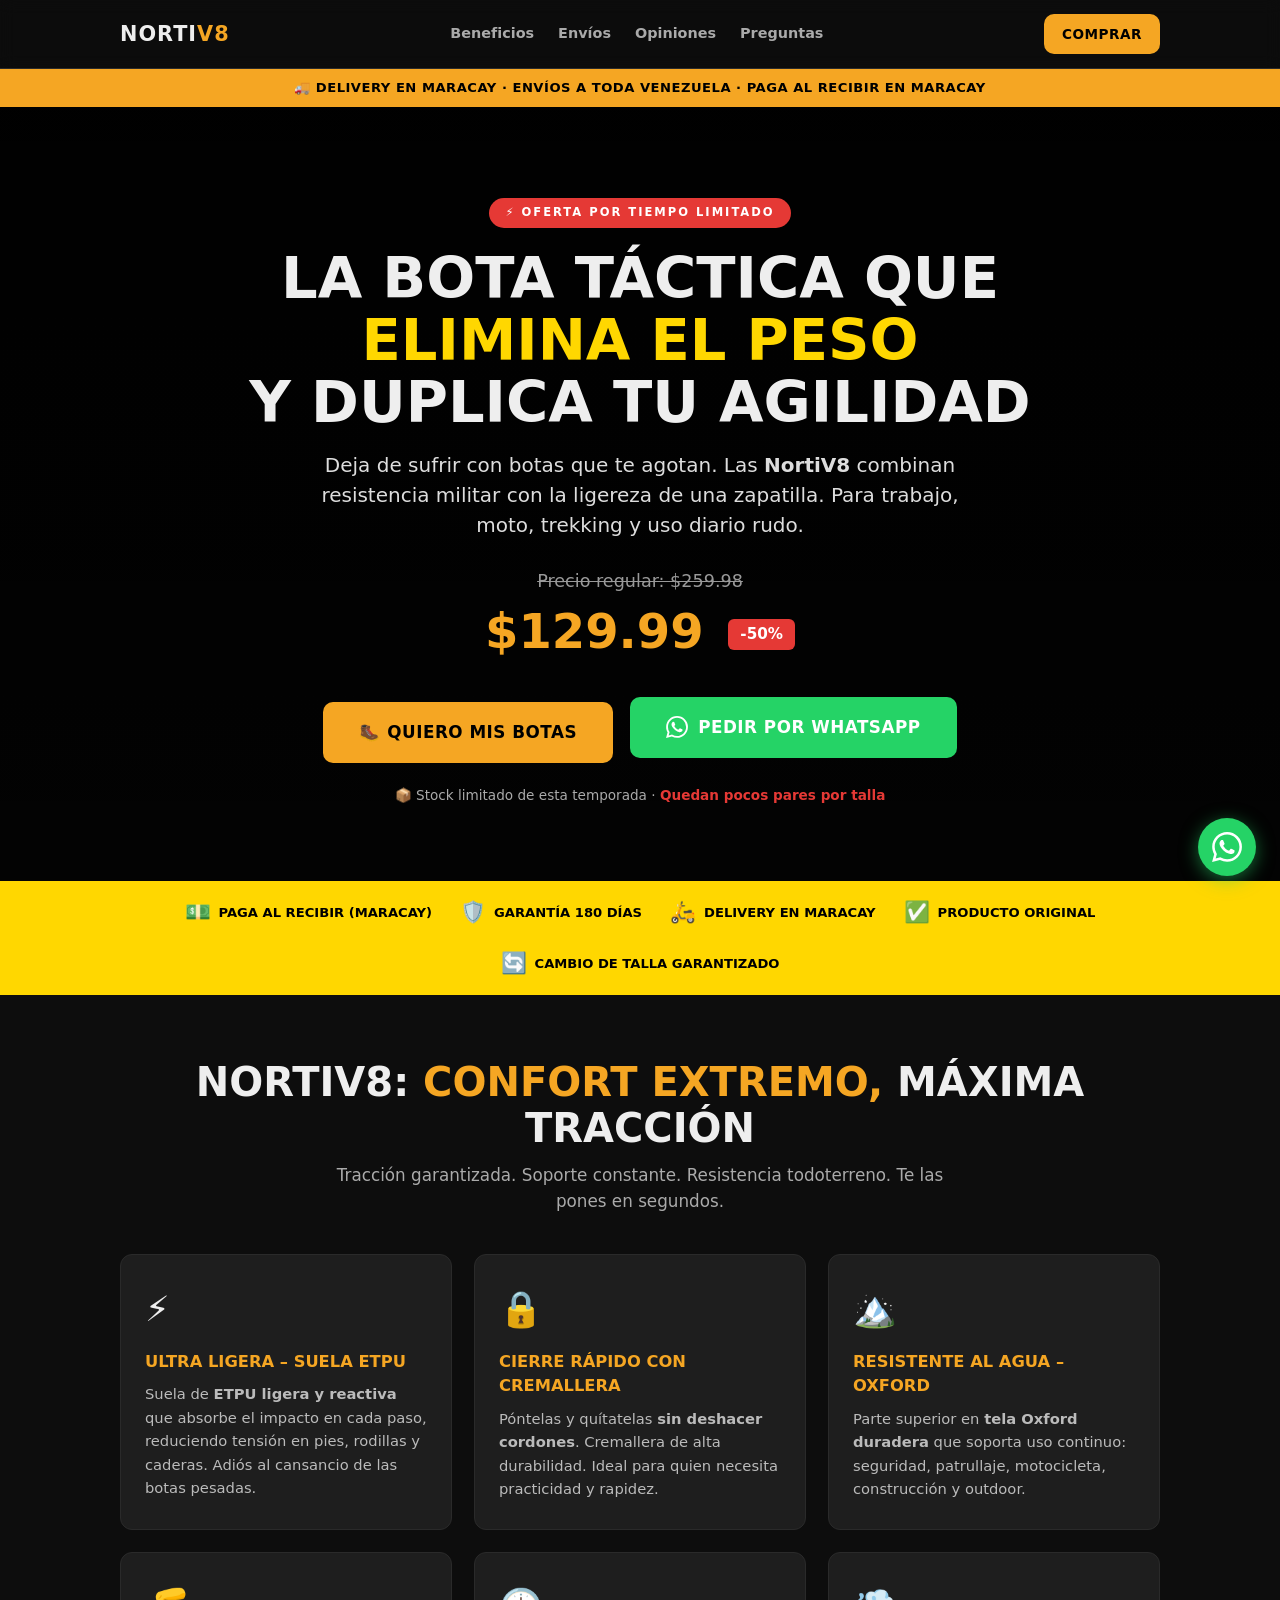
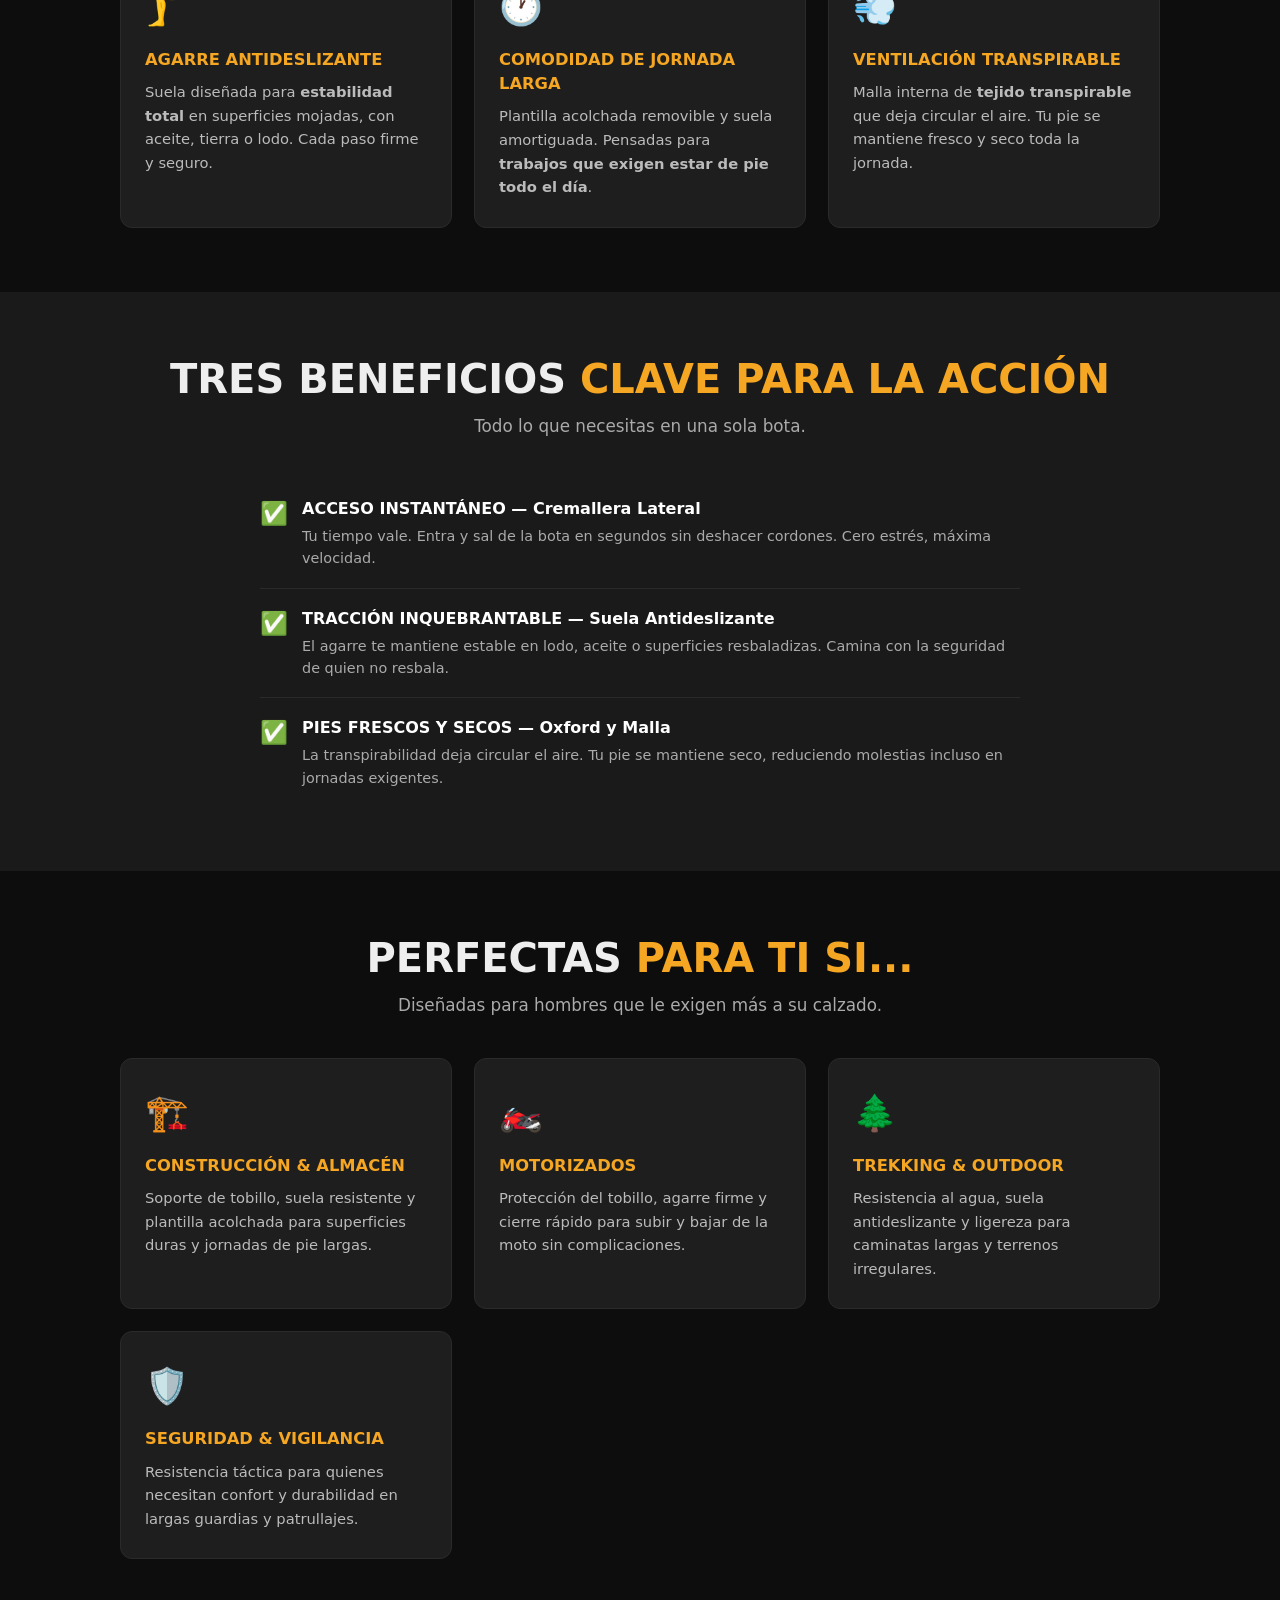
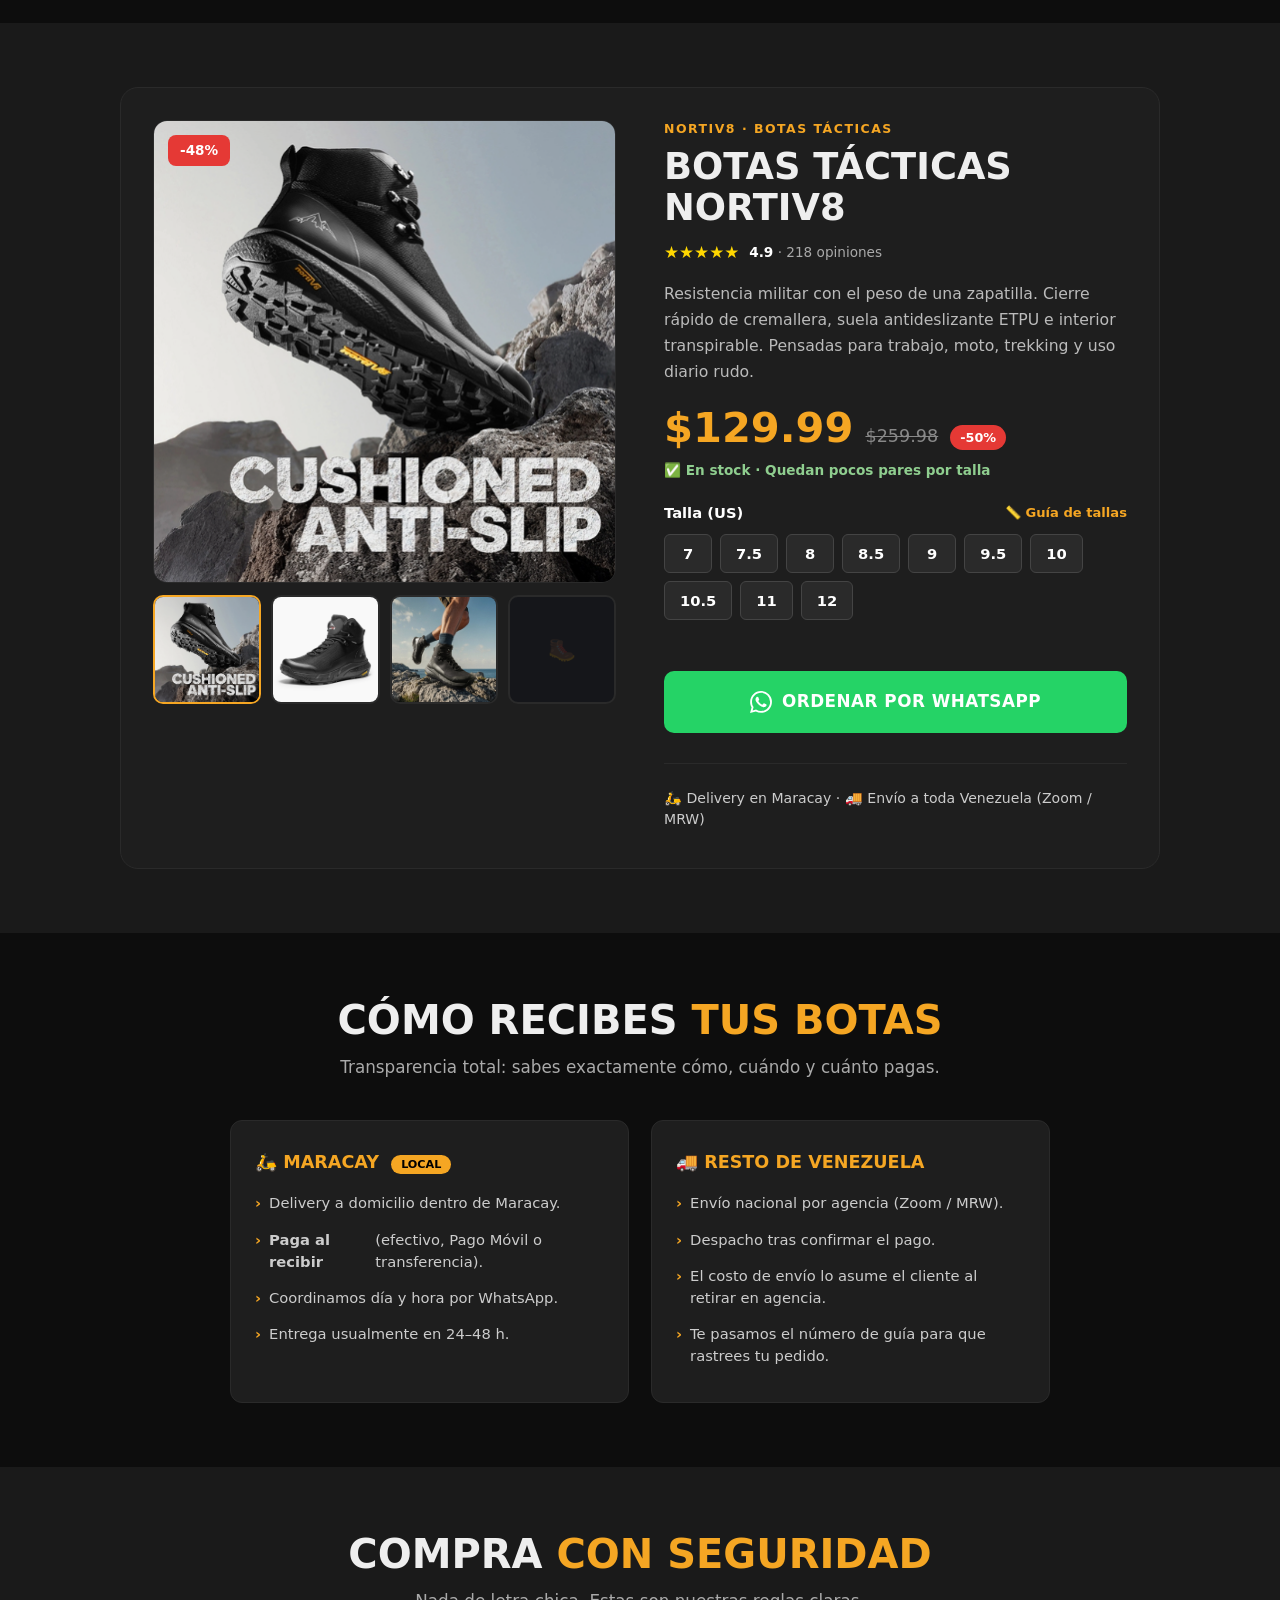
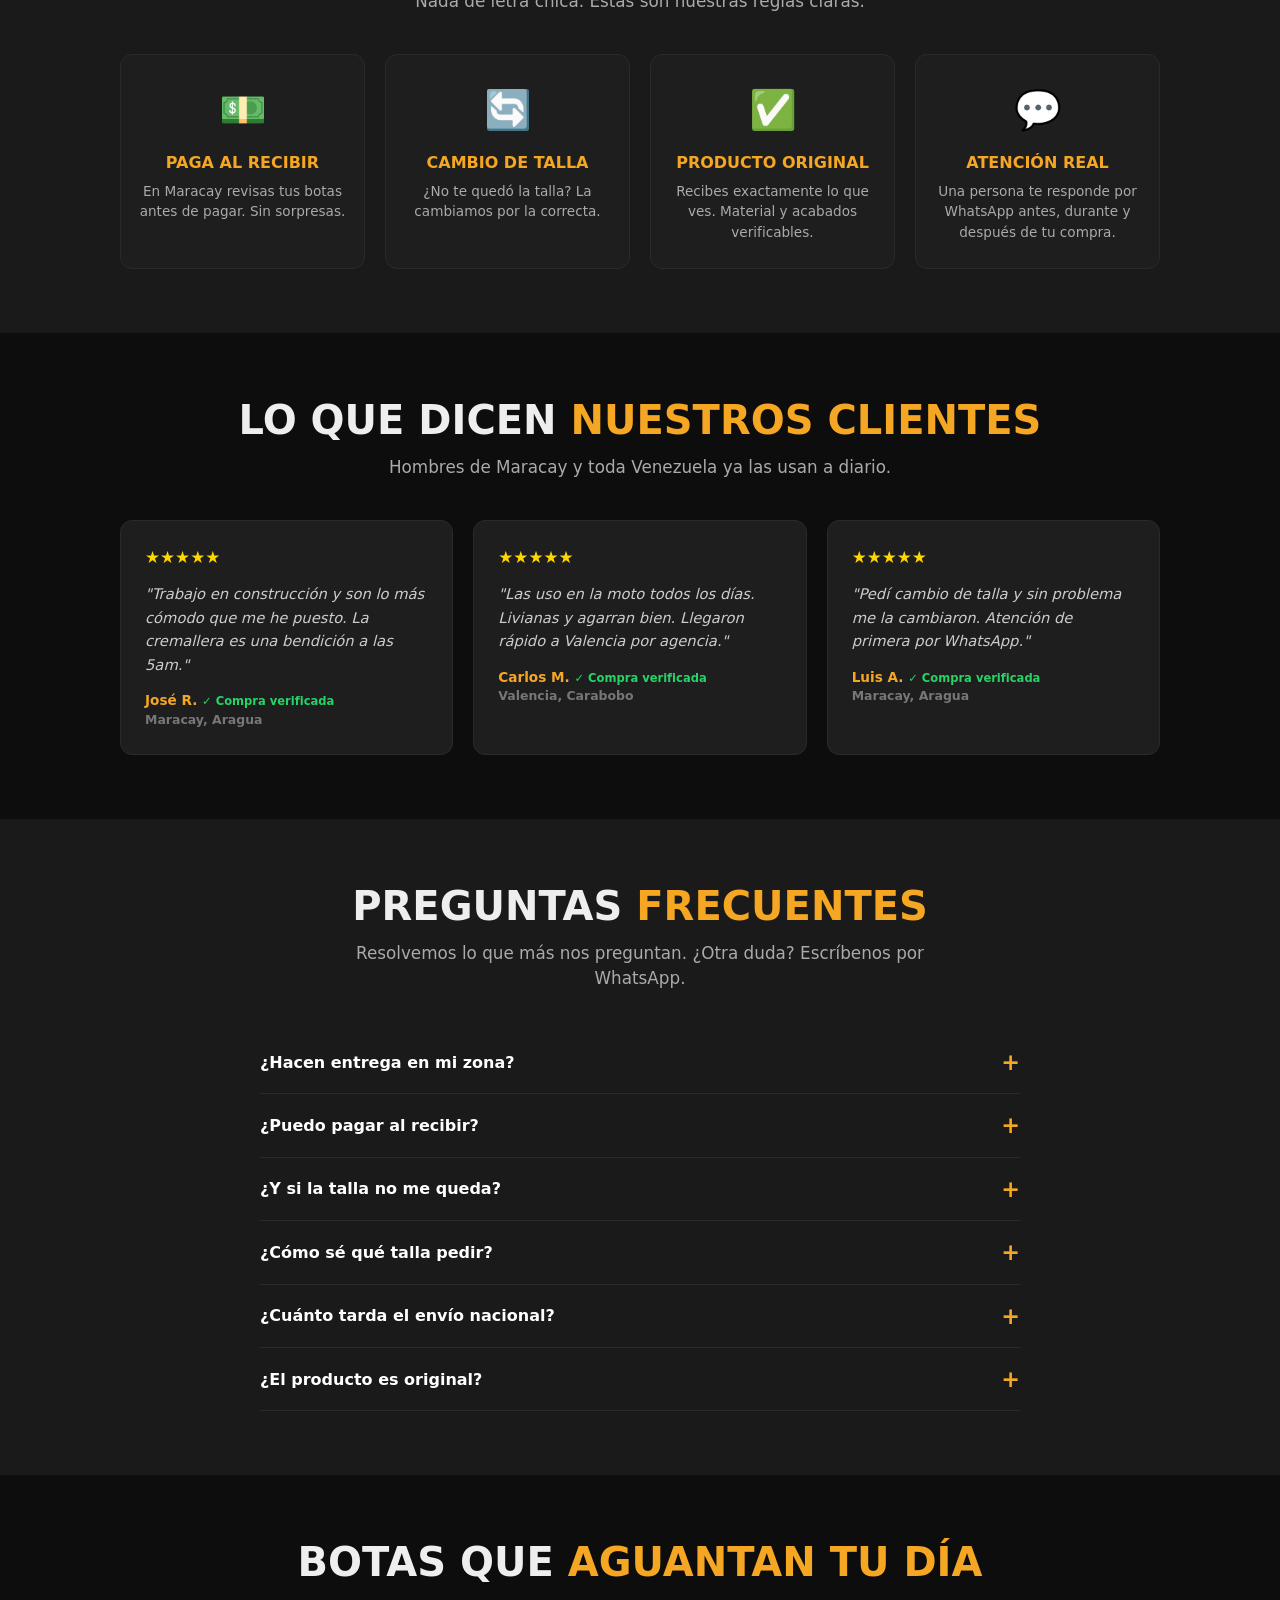
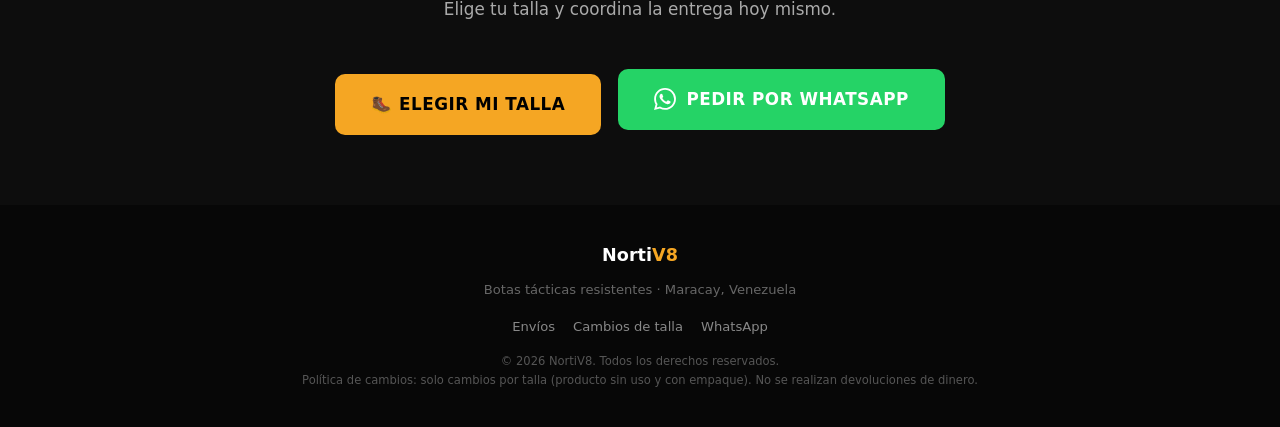
==== index.html @ 0f0f21f1 "Update index.html" ====
<!DOCTYPE html>
<html lang="es">
<head>
  <meta charset="UTF-8" />
  <meta name="viewport" content="width=device-width, initial-scale=1.0" />
  <title>Botas NortiV8 – La Bota Táctica Más Resistente | Maracay, Venezuela</title>
  <meta name="description" content="Botas tácticas NortiV8: ligeras, impermeables y antideslizantes. Delivery en Maracay y envíos a toda Venezuela. Paga al recibir. Cambios de talla garantizados." />

  <!-- Open Graph / redes sociales -->
  <meta property="og:type" content="product" />
  <meta property="og:title" content="Botas Tácticas NortiV8 – Resistencia militar, peso de zapatilla" />
  <meta property="og:description" content="Delivery en Maracay y envíos a toda Venezuela. Paga al recibir. Cambios de talla garantizados." />
  <meta property="og:locale" content="es_VE" />

  <link rel="preconnect" href="https://wa.me" />
  <link rel="stylesheet" href="assets/css/styles.css" />

  <!-- Datos estructurados: refuerzan confianza y SEO -->
  <script type="application/ld+json">
  {
    "@context": "https://schema.org",
    "@type": "Product",
    "name": "Botas Tácticas NortiV8",
    "description": "Botas tácticas ligeras, impermeables y antideslizantes con cierre rápido de cremallera.",
    "brand": { "@type": "Brand", "name": "NortiV8" },
    "offers": {
      "@type": "Offer",
      "priceCurrency": "USD",
      "price": "129.99",
      "availability": "https://schema.org/InStock",
      "areaServed": "VE"
    }
  }
  </script>
</head>
<body>

  <!-- ===== HEADER ===== -->
  <header class="site-header">
    <nav class="nav" aria-label="Principal">
      <a href="#top" class="brand">Norti<span>V8</span></a>
      <div class="nav-links">
        <a href="#beneficios">Beneficios</a>
        <a href="#envios">Envíos</a>
        <a href="#opiniones">Opiniones</a>
        <a href="#faq">Preguntas</a>
      </div>
      <a href="#order" class="btn btn-primary nav-cta">Comprar</a>
    </nav>
  </header>

  <!-- ===== TOP BAR ===== -->
  <div class="topbar" id="top">🚚 DELIVERY EN MARACAY · ENVÍOS A TODA VENEZUELA · PAGA AL RECIBIR EN MARACAY</div>

  <!-- ===== HERO ===== -->
  <!-- Para cambiar la imagen de fondo: edita --hero-bg en el style de abajo -->
  <section class="hero" style="--hero-bg: linear-gradient(to bottom, rgba(0,0,0,0.82), rgba(0,0,0,0.55)), url('assets/img/hero-botas.jpg');">
    <span class="hero-badge">⚡ Oferta por tiempo limitado</span>
    <h1>LA BOTA TÁCTICA QUE<br><span>ELIMINA EL PESO</span><br>Y DUPLICA TU AGILIDAD</h1>
    <p class="lead">Deja de sufrir con botas que te agotan. Las <strong>NortiV8</strong> combinan resistencia militar con la ligereza de una zapatilla. Para trabajo, moto, trekking y uso diario rudo.</p>

    <div class="hero-price">
      <span class="original">Precio regular: $259.98</span>
      <span class="actual">$129.99 <span class="descuento-badge">-50%</span></span>
    </div>

    <div>
      <a href="#order" class="btn btn-primary">🥾 Quiero mis botas</a>
      <a href="#" class="btn btn-whatsapp" data-wa data-wa-text="Hola, quiero ordenar mis Botas NortiV8.">
        <svg viewBox="0 0 24 24"><path d="M17.472 14.382c-.297-.149-1.758-.867-2.03-.967-.273-.099-.471-.148-.67.15-.197.297-.767.966-.94 1.164-.173.199-.347.223-.644.075-.297-.15-1.255-.463-2.39-1.475-.883-.788-1.48-1.761-1.653-2.059-.173-.297-.018-.458.13-.606.134-.133.298-.347.446-.52.149-.174.198-.298.298-.497.099-.198.05-.371-.025-.52-.075-.149-.669-1.612-.916-2.207-.242-.579-.487-.5-.669-.51-.173-.008-.371-.01-.57-.01-.198 0-.52.074-.792.372-.272.297-1.04 1.016-1.04 2.479 0 1.462 1.065 2.875 1.213 3.074.149.198 2.096 3.2 5.077 4.487.709.306 1.262.489 1.694.625.712.227 1.36.195 1.871.118.571-.085 1.758-.719 2.006-1.413.248-.694.248-1.289.173-1.413-.074-.124-.272-.198-.57-.347m-5.421 7.403h-.004a9.87 9.87 0 01-5.031-1.378l-.361-.214-3.741.982.998-3.648-.235-.374a9.86 9.86 0 01-1.51-5.26c.001-5.45 4.436-9.884 9.888-9.884 2.64 0 5.122 1.03 6.988 2.898a9.825 9.825 0 012.893 6.994c-.003 5.45-4.437 9.884-9.885 9.884m8.413-18.297A11.815 11.815 0 0012.05 0C5.495 0 .16 5.335.157 11.892c0 2.096.547 4.142 1.588 5.945L.057 24l6.305-1.654a11.882 11.882 0 005.683 1.448h.005c6.554 0 11.89-5.335 11.893-11.893a11.821 11.821 0 00-3.48-8.413z"/></svg>
        Pedir por WhatsApp
      </a>
    </div>

    <p class="stock-note">📦 Stock limitado de esta temporada · <strong>Quedan pocos pares por talla</strong></p>
  </section>

  <!-- ===== TRUST BAR ===== -->
  <div class="trust-bar">
    <div class="trust-bar-inner">
      <div class="trust-item"><span class="icon">💵</span> Paga al recibir (Maracay)</div>
      <div class="trust-item"><span class="icon">🛡️</span> Garantía 180 días</div>
      <div class="trust-item"><span class="icon">🛵</span> Delivery en Maracay</div>
      <div class="trust-item"><span class="icon">✅</span> Producto original</div>
      <div class="trust-item"><span class="icon">🔄</span> Cambio de talla garantizado</div>
    </div>
  </div>

  <!-- ===== FEATURES ===== -->
  <section class="section section-dark">
    <div class="container">
      <h2 class="section-title">NortiV8: <span>Confort Extremo,</span> Máxima Tracción</h2>
      <p class="section-sub">Tracción garantizada. Soporte constante. Resistencia todoterreno. Te las pones en segundos.</p>

      <div class="features-grid">
        <div class="feature-card">
          <div class="feat-icon">⚡</div>
          <h3>Ultra Ligera – Suela ETPU</h3>
          <p>Suela de <strong>ETPU ligera y reactiva</strong> que absorbe el impacto en cada paso, reduciendo tensión en pies, rodillas y caderas. Adiós al cansancio de las botas pesadas.</p>
        </div>
        <div class="feature-card">
          <div class="feat-icon">🔒</div>
          <h3>Cierre Rápido con Cremallera</h3>
          <p>Póntelas y quítatelas <strong>sin deshacer cordones</strong>. Cremallera de alta durabilidad. Ideal para quien necesita practicidad y rapidez.</p>
        </div>
        <div class="feature-card">
          <div class="feat-icon">🏔️</div>
          <h3>Resistente al Agua – Oxford</h3>
          <p>Parte superior en <strong>tela Oxford duradera</strong> que soporta uso continuo: seguridad, patrullaje, motocicleta, construcción y outdoor.</p>
        </div>
        <div class="feature-card">
          <div class="feat-icon">🦵</div>
          <h3>Agarre Antideslizante</h3>
          <p>Suela diseñada para <strong>estabilidad total</strong> en superficies mojadas, con aceite, tierra o lodo. Cada paso firme y seguro.</p>
        </div>
        <div class="feature-card">
          <div class="feat-icon">🕐</div>
          <h3>Comodidad de Jornada Larga</h3>
          <p>Plantilla acolchada removible y suela amortiguada. Pensadas para <strong>trabajos que exigen estar de pie todo el día</strong>.</p>
        </div>
        <div class="feature-card">
          <div class="feat-icon">💨</div>
          <h3>Ventilación Transpirable</h3>
          <p>Malla interna de <strong>tejido transpirable</strong> que deja circular el aire. Tu pie se mantiene fresco y seco toda la jornada.</p>
        </div>
      </div>
    </div>
  </section>

  <!-- ===== BENEFICIOS ===== -->
  <section class="section section-gray" id="beneficios">
    <div class="container">
      <h2 class="section-title">Tres Beneficios <span>Clave para la Acción</span></h2>
      <p class="section-sub">Todo lo que necesitas en una sola bota.</p>
      <ul class="beneficios-list">
        <li>
          <span class="check">✅</span>
          <div>
            <h4>ACCESO INSTANTÁNEO — Cremallera Lateral</h4>
            <p>Tu tiempo vale. Entra y sal de la bota en segundos sin deshacer cordones. Cero estrés, máxima velocidad.</p>
          </div>
        </li>
        <li>
          <span class="check">✅</span>
          <div>
            <h4>TRACCIÓN INQUEBRANTABLE — Suela Antideslizante</h4>
            <p>El agarre te mantiene estable en lodo, aceite o superficies resbaladizas. Camina con la seguridad de quien no resbala.</p>
          </div>
        </li>
        <li>
          <span class="check">✅</span>
          <div>
            <h4>PIES FRESCOS Y SECOS — Oxford y Malla</h4>
            <p>La transpirabilidad deja circular el aire. Tu pie se mantiene seco, reduciendo molestias incluso en jornadas exigentes.</p>
          </div>
        </li>
      </ul>
    </div>
  </section>

  <!-- ===== USO IDEAL ===== -->
  <section class="section section-dark">
    <div class="container">
      <h2 class="section-title">Perfectas <span>Para Ti Si...</span></h2>
      <p class="section-sub">Diseñadas para hombres que le exigen más a su calzado.</p>
      <div class="features-grid">
        <div class="feature-card">
          <div class="feat-icon">🏗️</div>
          <h3>Construcción & Almacén</h3>
          <p>Soporte de tobillo, suela resistente y plantilla acolchada para superficies duras y jornadas de pie largas.</p>
        </div>
        <div class="feature-card">
          <div class="feat-icon">🏍️</div>
          <h3>Motorizados</h3>
          <p>Protección del tobillo, agarre firme y cierre rápido para subir y bajar de la moto sin complicaciones.</p>
        </div>
        <div class="feature-card">
          <div class="feat-icon">🌲</div>
          <h3>Trekking & Outdoor</h3>
          <p>Resistencia al agua, suela antideslizante y ligereza para caminatas largas y terrenos irregulares.</p>
        </div>
        <div class="feature-card">
          <div class="feat-icon">🛡️</div>
          <h3>Seguridad & Vigilancia</h3>
          <p>Resistencia táctica para quienes necesitan confort y durabilidad en largas guardias y patrullajes.</p>
        </div>
      </div>
    </div>
  </section>

  <!-- ===== ORDER BOX ===== -->
  <section class="section section-gray" id="order">
    <div class="container">
      <div class="product">
        <!-- GALERÍA -->
        <div class="product-gallery">
          <div class="product-main">
            <span class="img-badge">-48%</span>
            <img id="main-img" src="assets/img/producto-1.jpg" alt="Botas Tácticas NortiV8 — vista principal" onerror="this.style.visibility='hidden'">
          </div>
          <div class="product-thumbs" id="thumbs">
            <button type="button" class="thumb active" data-img="assets/img/producto-1.jpg" aria-label="Vista 1"><img src="assets/img/producto-1.jpg" alt="" onerror="this.style.visibility='hidden'"></button>
            <button type="button" class="thumb" data-img="assets/img/producto-2.jpg" aria-label="Vista 2"><img src="assets/img/producto-2.jpg" alt="" onerror="this.style.visibility='hidden'"></button>
            <button type="button" class="thumb" data-img="assets/img/producto-3.jpg" aria-label="Vista 3"><img src="assets/img/producto-3.jpg" alt="" onerror="this.style.visibility='hidden'"></button>
            <button type="button" class="thumb" data-img="assets/img/producto-4.jpg" aria-label="Vista 4"><img src="assets/img/producto-4.jpg" alt="" onerror="this.style.visibility='hidden'"></button>
          </div>
        </div>

        <!-- INFO -->
        <div class="product-info">
          <div class="product-cat">NortiV8 · Botas Tácticas</div>
          <h1 class="product-title">Botas Tácticas NortiV8</h1>
          <div class="product-rating">
            <span class="stars" aria-hidden="true">★★★★★</span>
            <span class="rating-count"><strong>4.9</strong> · 218 opiniones</span>
          </div>
          <p class="product-desc">Resistencia militar con el peso de una zapatilla. Cierre rápido de cremallera, suela antideslizante ETPU e interior transpirable. Pensadas para trabajo, moto, trekking y uso diario rudo.</p>

          <div class="product-price">
            <span class="pp-actual" data-price>$129.99</span>
            <span class="pp-original">$259.98</span>
            <span class="pp-badge">-50%</span>
          </div>
          <p class="product-stock">✅ En stock · Quedan pocos pares por talla</p>

          <div class="tallas-section">
            <div class="tallas-head">
              <span class="tallas-label">Talla (US)</span>
              <a href="#faq" class="size-guide">📏 Guía de tallas</a>
            </div>
          <div class="tallas-grid" id="tallas" role="group" aria-label="Tallas disponibles">
            <button type="button" class="talla-btn">7</button>
            <button type="button" class="talla-btn">7.5</button>
            <button type="button" class="talla-btn">8</button>
            <button type="button" class="talla-btn">8.5</button>
            <button type="button" class="talla-btn">9</button>
            <button type="button" class="talla-btn">9.5</button>
            <button type="button" class="talla-btn">10</button>
            <button type="button" class="talla-btn">10.5</button>
            <button type="button" class="talla-btn">11</button>
            <button type="button" class="talla-btn">12</button>
          </div>
          <p class="talla-error" id="talla-error" role="alert"></p>
          </div>

        <a href="#" class="btn btn-whatsapp btn-block" data-wa data-wa-needs-size
           data-wa-text="Hola, quiero ordenar mis Botas NortiV8.">
          <svg viewBox="0 0 24 24"><path d="M17.472 14.382c-.297-.149-1.758-.867-2.03-.967-.273-.099-.471-.148-.67.15-.197.297-.767.966-.94 1.164-.173.199-.347.223-.644.075-.297-.15-1.255-.463-2.39-1.475-.883-.788-1.48-1.761-1.653-2.059-.173-.297-.018-.458.13-.606.134-.133.298-.347.446-.52.149-.174.198-.298.298-.497.099-.198.05-.371-.025-.52-.075-.149-.669-1.612-.916-2.207-.242-.579-.487-.5-.669-.51-.173-.008-.371-.01-.57-.01-.198 0-.52.074-.792.372-.272.297-1.04 1.016-1.04 2.479 0 1.462 1.065 2.875 1.213 3.074.149.198 2.096 3.2 5.077 4.487.709.306 1.262.489 1.694.625.712.227 1.36.195 1.871.118.571-.085 1.758-.719 2.006-1.413.248-.694.248-1.289.173-1.413-.074-.124-.272-.198-.57-.347m-5.421 7.403h-.004a9.87 9.87 0 01-5.031-1.378l-.361-.214-3.741.982.998-3.648-.235-.374a9.86 9.86 0 01-1.51-5.26c.001-5.45 4.436-9.884 9.888-9.884 2.64 0 5.122 1.03 6.988 2.898a9.825 9.825 0 012.893 6.994c-.003 5.45-4.437 9.884-9.885 9.884m8.413-18.297A11.815 11.815 0 0012.05 0C5.495 0 .16 5.335.157 11.892c0 2.096.547 4.142 1.588 5.945L.057 24l6.305-1.654a11.882 11.882 0 005.683 1.448h.005c6.554 0 11.89-5.335 11.893-11.893a11.821 11.821 0 00-3.48-8.413z"/></svg>
          Ordenar por WhatsApp
        </a>

          <ul class="product-assurances">
            <li>🛵 Delivery en Maracay · 🚚 Envío a toda Venezuela (Zoom / MRW)</li>
          </ul>
        </div><!-- /product-info -->
      </div><!-- /product -->
    </div>
  </section>

  <!-- ===== ENVÍOS ===== -->
  <section class="section section-dark" id="envios">
    <div class="container">
      <h2 class="section-title">Cómo Recibes <span>tus Botas</span></h2>
      <p class="section-sub">Transparencia total: sabes exactamente cómo, cuándo y cuánto pagas.</p>
      <div class="envios-grid">
        <div class="envio-card">
          <h3>🛵 Maracay <span class="badge-local">Local</span></h3>
          <ul>
            <li>Delivery a domicilio dentro de Maracay.</li>
            <li><strong>Paga al recibir</strong> (efectivo, Pago Móvil o transferencia).</li>
            <li>Coordinamos día y hora por WhatsApp.</li>
            <li>Entrega usualmente en 24–48 h.</li>
          </ul>
        </div>
        <div class="envio-card">
          <h3>🚚 Resto de Venezuela</h3>
          <ul>
            <li>Envío nacional por agencia (Zoom / MRW).</li>
            <li>Despacho tras confirmar el pago.</li>
            <li>El costo de envío lo asume el cliente al retirar en agencia.</li>
            <li>Te pasamos el número de guía para que rastrees tu pedido.</li>
          </ul>
        </div>
      </div>
    </div>
  </section>

  <!-- ===== SEGURIDAD / GARANTÍAS ===== -->
  <section class="section section-gray">
    <div class="container">
      <h2 class="section-title">Compra <span>Con Seguridad</span></h2>
      <p class="section-sub">Nada de letra chica. Estas son nuestras reglas claras.</p>
      <div class="guarantee-grid">
        <div class="guarantee-card">
          <div class="g-icon">💵</div>
          <h4>Paga al Recibir</h4>
          <p>En Maracay revisas tus botas antes de pagar. Sin sorpresas.</p>
        </div>
        <div class="guarantee-card">
          <div class="g-icon">🔄</div>
          <h4>Cambio de Talla</h4>
          <p>¿No te quedó la talla? La cambiamos por la correcta.</p>
        </div>
        <div class="guarantee-card">
          <div class="g-icon">✅</div>
          <h4>Producto Original</h4>
          <p>Recibes exactamente lo que ves. Material y acabados verificables.</p>
        </div>
        <div class="guarantee-card">
          <div class="g-icon">💬</div>
          <h4>Atención Real</h4>
          <p>Una persona te responde por WhatsApp antes, durante y después de tu compra.</p>
        </div>
      </div>
    </div>
  </section>

  <!-- ===== TESTIMONIOS ===== -->
  <section class="section section-dark" id="opiniones">
    <div class="container">
      <h2 class="section-title">Lo Que Dicen <span>Nuestros Clientes</span></h2>
      <p class="section-sub">Hombres de Maracay y toda Venezuela ya las usan a diario.</p>
      <div class="testimonios-grid">
        <div class="testimonio-card">
          <div class="stars">★★★★★</div>
          <p>"Trabajo en construcción y son lo más cómodo que me he puesto. La cremallera es una bendición a las 5am."</p>
          <div class="testimonio-author">José R. <span class="verified-tag">✓ Compra verificada</span></div>
          <div class="testimonio-meta">Maracay, Aragua</div>
        </div>
        <div class="testimonio-card">
          <div class="stars">★★★★★</div>
          <p>"Las uso en la moto todos los días. Livianas y agarran bien. Llegaron rápido a Valencia por agencia."</p>
          <div class="testimonio-author">Carlos M. <span class="verified-tag">✓ Compra verificada</span></div>
          <div class="testimonio-meta">Valencia, Carabobo</div>
        </div>
        <div class="testimonio-card">
          <div class="stars">★★★★★</div>
          <p>"Pedí cambio de talla y sin problema me la cambiaron. Atención de primera por WhatsApp."</p>
          <div class="testimonio-author">Luis A. <span class="verified-tag">✓ Compra verificada</span></div>
          <div class="testimonio-meta">Maracay, Aragua</div>
        </div>
      </div>
    </div>
  </section>

  <!-- ===== FAQ ===== -->
  <section class="section section-gray" id="faq">
    <div class="container">
      <h2 class="section-title">Preguntas <span>Frecuentes</span></h2>
      <p class="section-sub">Resolvemos lo que más nos preguntan. ¿Otra duda? Escríbenos por WhatsApp.</p>
      <div class="faq-wrap" id="faq-list">

        <div class="faq-item">
          <button class="faq-question" aria-expanded="false">¿Hacen entrega en mi zona? <span class="arrow">+</span></button>
          <div class="faq-answer" hidden>Hacemos <strong>delivery a domicilio dentro de Maracay</strong>. Para el resto de Venezuela enviamos por agencia (Zoom / MRW) a cualquier ciudad.</div>
        </div>

        <div class="faq-item">
          <button class="faq-question" aria-expanded="false">¿Puedo pagar al recibir? <span class="arrow">+</span></button>
          <div class="faq-answer" hidden>Sí, dentro de <strong>Maracay pagas al recibir</strong> (efectivo, Pago Móvil o transferencia). Para envíos nacionales se confirma el pago antes del despacho.</div>
        </div>

        <div class="faq-item">
          <button class="faq-question" aria-expanded="false">¿Y si la talla no me queda? <span class="arrow">+</span></button>
          <div class="faq-answer" hidden>Te <strong>cambiamos la bota por la talla correcta</strong>, siempre que esté sin uso y con su empaque. Importante: solo hacemos cambios de talla, <strong>no devolución de dinero</strong>.</div>
        </div>

        <div class="faq-item">
          <button class="faq-question" aria-expanded="false">¿Cómo sé qué talla pedir? <span class="arrow">+</span></button>
          <div class="faq-answer" hidden>Mide tu pie en cm de talón a dedo más largo y compáralo con tu talla US habitual. Si estás entre dos tallas, te recomendamos la mayor. Escríbenos por WhatsApp con tu medida y te asesoramos antes de comprar.</div>
        </div>

        <div class="faq-item">
          <button class="faq-question" aria-expanded="false">¿Cuánto tarda el envío nacional? <span class="arrow">+</span></button>
          <div class="faq-answer" hidden>Despachamos el pedido apenas se confirma el pago y te pasamos el número de guía. El tiempo de entrega depende de la agencia y tu ciudad (generalmente pocos días hábiles).</div>
        </div>

        <div class="faq-item">
          <button class="faq-question" aria-expanded="false">¿El producto es original? <span class="arrow">+</span></button>
          <div class="faq-answer" hidden>Sí. Recibes exactamente el modelo NortiV8 que ves en las fotos. En Maracay puedes revisarlo antes de pagar.</div>
        </div>

      </div>
    </div>
  </section>

  <!-- ===== CIERRE / CTA FINAL ===== -->
  <section class="section section-dark" style="text-align:center;">
    <div class="container">
      <h2 class="section-title">Botas que <span>Aguantan tu Día</span></h2>
      <p class="section-sub">Elige tu talla y coordina la entrega hoy mismo.</p>
      <a href="#order" class="btn btn-primary">🥾 Elegir mi talla</a>
      <a href="#" class="btn btn-whatsapp" data-wa data-wa-text="Hola, quiero ordenar mis Botas NortiV8.">
        <svg viewBox="0 0 24 24"><path d="M17.472 14.382c-.297-.149-1.758-.867-2.03-.967-.273-.099-.471-.148-.67.15-.197.297-.767.966-.94 1.164-.173.199-.347.223-.644.075-.297-.15-1.255-.463-2.39-1.475-.883-.788-1.48-1.761-1.653-2.059-.173-.297-.018-.458.13-.606.134-.133.298-.347.446-.52.149-.174.198-.298.298-.497.099-.198.05-.371-.025-.52-.075-.149-.669-1.612-.916-2.207-.242-.579-.487-.5-.669-.51-.173-.008-.371-.01-.57-.01-.198 0-.52.074-.792.372-.272.297-1.04 1.016-1.04 2.479 0 1.462 1.065 2.875 1.213 3.074.149.198 2.096 3.2 5.077 4.487.709.306 1.262.489 1.694.625.712.227 1.36.195 1.871.118.571-.085 1.758-.719 2.006-1.413.248-.694.248-1.289.173-1.413-.074-.124-.272-.198-.57-.347m-5.421 7.403h-.004a9.87 9.87 0 01-5.031-1.378l-.361-.214-3.741.982.998-3.648-.235-.374a9.86 9.86 0 01-1.51-5.26c.001-5.45 4.436-9.884 9.888-9.884 2.64 0 5.122 1.03 6.988 2.898a9.825 9.825 0 012.893 6.994c-.003 5.45-4.437 9.884-9.885 9.884m8.413-18.297A11.815 11.815 0 0012.05 0C5.495 0 .16 5.335.157 11.892c0 2.096.547 4.142 1.588 5.945L.057 24l6.305-1.654a11.882 11.882 0 005.683 1.448h.005c6.554 0 11.89-5.335 11.893-11.893a11.821 11.821 0 00-3.48-8.413z"/></svg>
        Pedir por WhatsApp
      </a>
    </div>
  </section>

  <!-- ===== FOOTER ===== -->
  <footer>
    <div class="footer-brand">Norti<span>V8</span></div>
    <p>Botas tácticas resistentes · Maracay, Venezuela</p>
    <div class="footer-links">
      <a href="#envios">Envíos</a>
      <a href="#faq">Cambios de talla</a>
      <a href="#" data-wa data-wa-text="Hola, tengo una consulta sobre las Botas NortiV8.">WhatsApp</a>
    </div>
    <p class="legal">© <span id="year"></span> NortiV8. Todos los derechos reservados.<br>
    Política de cambios: solo cambios por talla (producto sin uso y con empaque). No se realizan devoluciones de dinero.</p>
  </footer>

  <!-- ===== WHATSAPP FLOTANTE ===== -->
  <a href="#" class="float-whatsapp" aria-label="Escríbenos por WhatsApp" data-wa
     data-wa-text="Hola, quiero información sobre las Botas NortiV8.">
    <svg viewBox="0 0 24 24"><path d="M17.472 14.382c-.297-.149-1.758-.867-2.03-.967-.273-.099-.471-.148-.67.15-.197.297-.767.966-.94 1.164-.173.199-.347.223-.644.075-.297-.15-1.255-.463-2.39-1.475-.883-.788-1.48-1.761-1.653-2.059-.173-.297-.018-.458.13-.606.134-.133.298-.347.446-.52.149-.174.198-.298.298-.497.099-.198.05-.371-.025-.52-.075-.149-.669-1.612-.916-2.207-.242-.579-.487-.5-.669-.51-.173-.008-.371-.01-.57-.01-.198 0-.52.074-.792.372-.272.297-1.04 1.016-1.04 2.479 0 1.462 1.065 2.875 1.213 3.074.149.198 2.096 3.2 5.077 4.487.709.306 1.262.489 1.694.625.712.227 1.36.195 1.871.118.571-.085 1.758-.719 2.006-1.413.248-.694.248-1.289.173-1.413-.074-.124-.272-.198-.57-.347m-5.421 7.403h-.004a9.87 9.87 0 01-5.031-1.378l-.361-.214-3.741.982.998-3.648-.235-.374a9.86 9.86 0 01-1.51-5.26c.001-5.45 4.436-9.884 9.888-9.884 2.64 0 5.122 1.03 6.988 2.898a9.825 9.825 0 012.893 6.994c-.003 5.45-4.437 9.884-9.885 9.884m8.413-18.297A11.815 11.815 0 0012.05 0C5.495 0 .16 5.335.157 11.892c0 2.096.547 4.142 1.588 5.945L.057 24l6.305-1.654a11.882 11.882 0 005.683 1.448h.005c6.554 0 11.89-5.335 11.893-11.893a11.821 11.821 0 00-3.48-8.413z"/></svg>
  </a>

  <!-- ===== STICKY CTA (móvil) ===== -->
  <div class="sticky-cta">
    <div class="s-price">$129.99 <small>$259.98</small></div>
    <a href="#order" class="s-btn">Comprar ahora</a>
  </div>

  <script src="assets/js/main.js" defer></script>
</body>
</html>
---- assets/css/styles.css ----
/* =========================================================
   NortiV8 — Landing eCommerce de botas tácticas
   Estilos base + componentes. Mobile-first.
   ========================================================= */

/* ===== RESET & BASE ===== */
*, *::before, *::after { box-sizing: border-box; margin: 0; padding: 0; }
html { scroll-behavior: smooth; }
body {
  font-family: 'Segoe UI', system-ui, -apple-system, Arial, sans-serif;
  background: var(--negro);
  color: var(--texto);
  line-height: 1.5;
  -webkit-font-smoothing: antialiased;
}
img { max-width: 100%; display: block; }
a { text-decoration: none; color: inherit; }
button { font-family: inherit; }
:focus-visible { outline: 3px solid var(--naranja); outline-offset: 2px; }

/* ===== VARIABLES ===== */
:root {
  --naranja: #F5A623;
  --naranja-osc: #d98e10;
  --amarillo: #FFD700;
  --rojo: #E53935;
  --verde-wa: #25D366;
  --negro: #0d0d0d;
  --gris: #1a1a1a;
  --gris-card: #1e1e1e;
  --borde: #2a2a2a;
  --texto: #eee;
  --texto-tenue: #aaa;
  --maxw: 1080px;
}

/* ===== UTILIDADES ===== */
.container { max-width: var(--maxw); margin: 0 auto; padding: 0 20px; }
.section { padding: 64px 0; }
.section-dark { background: var(--negro); }
.section-gray { background: var(--gris); }
.text-naranja { color: var(--naranja); }
.visually-hidden {
  position: absolute; width: 1px; height: 1px; padding: 0; margin: -1px;
  overflow: hidden; clip: rect(0 0 0 0); white-space: nowrap; border: 0;
}

.section-title {
  text-align: center;
  font-size: clamp(1.6rem, 3.5vw, 2.5rem);
  font-weight: 900;
  text-transform: uppercase;
  line-height: 1.15;
  margin-bottom: 12px;
}
.section-title span { color: var(--naranja); }
.section-sub {
  text-align: center;
  color: var(--texto-tenue);
  font-size: 1.05rem;
  max-width: 620px;
  margin: 0 auto 40px;
}

/* ===== BOTONES ===== */
.btn {
  display: inline-flex;
  align-items: center;
  justify-content: center;
  gap: 10px;
  font-size: 1.05rem;
  font-weight: 900;
  text-transform: uppercase;
  letter-spacing: 0.5px;
  padding: 18px 36px;
  border-radius: 10px;
  border: none;
  cursor: pointer;
  transition: transform 0.15s ease, box-shadow 0.15s ease, background 0.15s ease;
  margin: 6px;
}
.btn:active { transform: translateY(1px); }
.btn-primary { background: var(--naranja); color: #000; }
.btn-primary:hover { background: var(--naranja-osc); transform: translateY(-2px); box-shadow: 0 8px 24px rgba(245,166,35,0.35); }
.btn-whatsapp { background: var(--verde-wa); color: #fff; }
.btn-whatsapp:hover { transform: translateY(-2px); box-shadow: 0 8px 24px rgba(37,211,102,0.35); }
.btn-whatsapp svg { width: 22px; height: 22px; fill: currentColor; }
.btn-block { width: 100%; margin: 8px 0; }

/* ===== HEADER / NAV ===== */
.site-header {
  position: sticky;
  top: 0;
  z-index: 900;
  background: rgba(13,13,13,0.92);
  backdrop-filter: blur(8px);
  border-bottom: 1px solid var(--borde);
}
.nav {
  display: flex;
  align-items: center;
  justify-content: space-between;
  padding: 14px 20px;
  max-width: var(--maxw);
  margin: 0 auto;
}
.brand { font-weight: 900; font-size: 1.3rem; letter-spacing: 1px; text-transform: uppercase; }
.brand span { color: var(--naranja); }
.nav-links { display: flex; gap: 24px; }
.nav-links a { font-size: 0.9rem; font-weight: 600; color: var(--texto-tenue); transition: color 0.2s; }
.nav-links a:hover { color: var(--naranja); }
.nav-cta { font-size: 0.85rem; padding: 10px 18px; margin: 0; }
@media (max-width: 760px) { .nav-links { display: none; } }

/* ===== TOP BAR ===== */
.topbar {
  background: var(--naranja);
  color: #000;
  text-align: center;
  padding: 9px 12px;
  font-weight: 800;
  font-size: 0.82rem;
  letter-spacing: 0.5px;
}

/* ===== HERO ===== */
.hero {
  background: linear-gradient(to bottom, rgba(0,0,0,0.82) 0%, rgba(0,0,0,0.55) 100%),
              var(--hero-bg, #161616) center/cover no-repeat;
  min-height: 86vh;
  display: flex;
  flex-direction: column;
  align-items: center;
  justify-content: center;
  text-align: center;
  padding: 64px 20px 48px;
}
.hero-badge {
  background: var(--rojo);
  color: #fff;
  font-size: 0.72rem;
  font-weight: 800;
  letter-spacing: 2px;
  padding: 6px 16px;
  border-radius: 20px;
  margin-bottom: 20px;
  text-transform: uppercase;
}
.hero h1 {
  font-size: clamp(2rem, 5.5vw, 3.6rem);
  font-weight: 900;
  text-transform: uppercase;
  line-height: 1.08;
  margin-bottom: 16px;
}
.hero h1 span { color: var(--amarillo); }
.hero p.lead {
  font-size: clamp(1rem, 2.5vw, 1.25rem);
  max-width: 680px;
  margin: 0 auto 28px;
  color: #ddd;
}

/* Precio hero */
.hero-price { margin-bottom: 24px; }
.hero-price .original { font-size: 1.1rem; text-decoration: line-through; color: #999; }
.hero-price .actual {
  font-size: clamp(2.2rem, 5vw, 3rem);
  font-weight: 900;
  color: var(--naranja);
  display: block;
}
.descuento-badge {
  background: var(--rojo);
  color: #fff;
  font-size: 0.95rem;
  font-weight: 800;
  padding: 4px 12px;
  border-radius: 6px;
  display: inline-block;
  margin-left: 8px;
  vertical-align: middle;
}

.stock-note { font-size: 0.85rem; color: var(--texto-tenue); margin-top: 16px; }
.stock-note strong { color: var(--rojo); }

/* ===== TRUST BAR ===== */
.trust-bar { background: var(--amarillo); padding: 16px 20px; }
.trust-bar-inner {
  max-width: var(--maxw);
  margin: 0 auto;
  display: flex;
  flex-wrap: wrap;
  justify-content: center;
  gap: 20px 28px;
}
.trust-item {
  display: flex;
  align-items: center;
  gap: 8px;
  color: #000;
  font-weight: 800;
  font-size: 0.82rem;
  text-transform: uppercase;
}
.trust-item .icon { font-size: 1.3rem; }

/* ===== FEATURES GRID ===== */
.features-grid {
  display: grid;
  grid-template-columns: repeat(auto-fit, minmax(270px, 1fr));
  gap: 22px;
}
.feature-card {
  background: var(--gris-card);
  border: 1px solid var(--borde);
  border-radius: 12px;
  padding: 28px 24px;
  transition: border-color 0.25s, transform 0.25s;
}
.feature-card:hover { border-color: var(--naranja); transform: translateY(-3px); }
.feature-card .feat-icon { font-size: 2.2rem; margin-bottom: 14px; }
.feature-card h3 {
  font-size: 1.02rem;
  font-weight: 800;
  text-transform: uppercase;
  color: var(--naranja);
  margin-bottom: 8px;
}
.feature-card p { font-size: 0.92rem; color: #bbb; line-height: 1.6; }

/* ===== BENEFICIOS ===== */
.beneficios-list { list-style: none; max-width: 760px; margin: 0 auto; }
.beneficios-list li {
  display: flex;
  align-items: flex-start;
  gap: 14px;
  padding: 18px 0;
  border-bottom: 1px solid var(--borde);
}
.beneficios-list li:last-child { border-bottom: none; }
.beneficios-list .check { font-size: 1.4rem; flex-shrink: 0; }
.beneficios-list h4 { font-size: 1rem; font-weight: 800; color: #fff; margin-bottom: 4px; }
.beneficios-list p { font-size: 0.9rem; color: var(--texto-tenue); line-height: 1.55; }

/* ===== ORDER / PRICE BOX ===== */
.price-box {
  background: var(--gris-card);
  border: 2px solid var(--naranja);
  border-radius: 16px;
  padding: 36px 28px;
  text-align: center;
  max-width: 540px;
  margin: 0 auto;
}
.price-box .product-name { font-size: 1.35rem; font-weight: 900; text-transform: uppercase; margin-bottom: 6px; }
.price-box .price-original { font-size: 1.05rem; color: #888; text-decoration: line-through; }
.price-box .price-actual { font-size: 3rem; font-weight: 900; color: var(--naranja); line-height: 1.1; }
.price-box .discount-tag {
  background: var(--rojo);
  color: #fff;
  font-size: 0.85rem;
  font-weight: 800;
  padding: 4px 12px;
  border-radius: 20px;
  display: inline-block;
  margin: 10px 0 18px;
}
.price-box .reserve-note { font-size: 0.85rem; color: var(--texto-tenue); margin-top: 14px; line-height: 1.55; }
.price-box .reserve-note strong { color: var(--naranja); }

/* Talla selector */
.tallas-section { margin: 22px 0; }
.tallas-label { font-size: 0.9rem; color: var(--texto-tenue); margin-bottom: 10px; text-align: left; }
.tallas-grid { display: flex; flex-wrap: wrap; gap: 8px; justify-content: center; }
.talla-btn {
  background: #2a2a2a;
  color: #fff;
  border: 1px solid #444;
  border-radius: 6px;
  padding: 10px 15px;
  font-size: 0.92rem;
  font-weight: 700;
  cursor: pointer;
  transition: all 0.15s;
  min-width: 48px;
}
.talla-btn:hover { border-color: var(--naranja); }
.talla-btn.active { background: var(--naranja); color: #000; border-color: var(--naranja); }
.talla-btn.agotada { opacity: 0.35; cursor: not-allowed; text-decoration: line-through; }
.talla-error { color: var(--rojo); font-size: 0.82rem; margin-top: 8px; min-height: 1em; font-weight: 700; }
.talla-hint { font-size: 0.78rem; color: #888; margin-top: 8px; }
.talla-hint a { color: var(--naranja); }

/* ===== PRODUCT PAGE (sección #order) ===== */
.product {
  display: grid;
  grid-template-columns: 1fr 1fr;
  gap: 48px;
  align-items: start;
  background: var(--gris-card);
  border: 1px solid var(--borde);
  border-radius: 18px;
  padding: 32px;
}
@media (max-width: 820px) { .product { grid-template-columns: 1fr; gap: 28px; padding: 18px; } }

.product-gallery { position: sticky; top: 88px; }
@media (max-width: 820px) { .product-gallery { position: static; } }

.product-main {
  position: relative;
  aspect-ratio: 1 / 1;
  border-radius: 14px;
  overflow: hidden;
  background: #15161a;
  display: flex;
  align-items: center;
  justify-content: center;
  border: 1px solid var(--borde);
}
.product-main::before { content: "🥾"; font-size: 5rem; opacity: 0.18; position: absolute; }
.product-main img { width: 100%; height: 100%; object-fit: cover; position: relative; }
.img-badge {
  position: absolute; top: 14px; left: 14px; z-index: 2;
  background: var(--rojo); color: #fff; font-weight: 800; font-size: 0.85rem;
  padding: 5px 12px; border-radius: 8px;
}
.product-thumbs { display: grid; grid-template-columns: repeat(4, 1fr); gap: 10px; margin-top: 12px; }
.thumb {
  aspect-ratio: 1 / 1; border-radius: 10px; overflow: hidden; cursor: pointer;
  background: #15161a; border: 2px solid var(--borde); padding: 0;
  position: relative;
  display: flex; align-items: center; justify-content: center;
  transition: border-color 0.15s;
}
.thumb::before { content: "🥾"; font-size: 1.4rem; opacity: 0.18; position: absolute; }
.thumb img { width: 100%; height: 100%; object-fit: cover; position: relative; }
.thumb:hover { border-color: #555; }
.thumb.active { border-color: var(--naranja); }

.product-info { text-align: left; }
.product-cat { font-size: 0.78rem; text-transform: uppercase; letter-spacing: 1.5px; color: var(--naranja); font-weight: 700; margin-bottom: 8px; }
.product-title { font-size: clamp(1.6rem, 3.5vw, 2.3rem); font-weight: 900; text-transform: uppercase; line-height: 1.1; margin-bottom: 12px; }
.product-rating { display: flex; align-items: center; gap: 10px; margin-bottom: 16px; }
.product-rating .stars { color: var(--amarillo); font-size: 1.05rem; margin: 0; }
.product-rating .rating-count { font-size: 0.85rem; color: var(--texto-tenue); }
.product-rating .rating-count strong { color: #fff; }
.product-desc { font-size: 0.98rem; color: #bbb; line-height: 1.65; margin-bottom: 22px; }

.product-price { display: flex; align-items: baseline; gap: 12px; flex-wrap: wrap; }
.product-price .pp-actual { font-size: 2.6rem; font-weight: 900; color: var(--naranja); line-height: 1; }
.product-price .pp-original { font-size: 1.1rem; color: #888; text-decoration: line-through; }
.product-price .pp-badge { background: var(--rojo); color: #fff; font-size: 0.8rem; font-weight: 800; padding: 3px 10px; border-radius: 20px; }
.product-stock { font-size: 0.85rem; color: #8fce8f; margin: 10px 0 4px; font-weight: 600; }

.tallas-head { display: flex; justify-content: space-between; align-items: center; margin-bottom: 10px; }
.tallas-head .tallas-label { font-size: 0.92rem; color: #fff; font-weight: 700; margin: 0; }
.size-guide { font-size: 0.82rem; color: var(--naranja); font-weight: 600; }
.size-guide:hover { text-decoration: underline; }
.product-info .tallas-grid { justify-content: flex-start; }

.product-assurances { list-style: none; margin-top: 22px; border-top: 1px solid var(--borde); padding-top: 18px; }
.product-assurances li { font-size: 0.88rem; color: #ccc; padding: 6px 0; }
.product-assurances li strong { color: #fff; }

/* ===== TESTIMONIOS ===== */
.testimonios-grid {
  display: grid;
  grid-template-columns: repeat(auto-fit, minmax(280px, 1fr));
  gap: 20px;
}
.testimonio-card {
  background: var(--gris-card);
  border: 1px solid var(--borde);
  border-radius: 12px;
  padding: 24px;
}
.stars { color: var(--amarillo); font-size: 1.05rem; margin-bottom: 12px; }
.testimonio-card p { font-size: 0.92rem; color: #ccc; line-height: 1.6; margin-bottom: 14px; font-style: italic; }
.testimonio-author { font-weight: 800; font-size: 0.85rem; color: var(--naranja); }
.testimonio-meta { font-size: 0.78rem; color: #777; font-weight: 600; }
.verified-tag { color: var(--verde-wa); font-size: 0.72rem; font-weight: 700; }

/* ===== GUARANTEE / SEGURIDAD ===== */
.guarantee-grid {
  display: grid;
  grid-template-columns: repeat(auto-fit, minmax(200px, 1fr));
  gap: 20px;
}
.guarantee-card {
  text-align: center;
  padding: 26px 18px;
  background: var(--gris-card);
  border-radius: 12px;
  border: 1px solid var(--borde);
}
.guarantee-card .g-icon { font-size: 2.4rem; margin-bottom: 12px; }
.guarantee-card h4 { font-size: 1rem; font-weight: 800; color: var(--naranja); margin-bottom: 6px; text-transform: uppercase; }
.guarantee-card p { font-size: 0.85rem; color: var(--texto-tenue); line-height: 1.5; }

/* ===== ENVÍOS ===== */
.envios-grid {
  display: grid;
  grid-template-columns: 1fr 1fr;
  gap: 22px;
  max-width: 820px;
  margin: 0 auto;
}
@media (max-width: 640px) { .envios-grid { grid-template-columns: 1fr; } }
.envio-card {
  background: var(--gris-card);
  border: 1px solid var(--borde);
  border-radius: 12px;
  padding: 28px 24px;
}
.envio-card h3 { color: var(--naranja); font-size: 1.1rem; font-weight: 800; margin-bottom: 10px; text-transform: uppercase; }
.envio-card .badge-local { background: var(--naranja); color: #000; font-size: 0.7rem; font-weight: 800; padding: 3px 10px; border-radius: 20px; text-transform: uppercase; margin-left: 6px; }
.envio-card ul { list-style: none; }
.envio-card li { padding: 7px 0; color: #ccc; font-size: 0.92rem; display: flex; gap: 8px; }
.envio-card li::before { content: "›"; color: var(--naranja); font-weight: 900; }

/* ===== FAQ ===== */
.faq-wrap { max-width: 760px; margin: 0 auto; }
.faq-item { border-bottom: 1px solid var(--borde); }
.faq-question {
  width: 100%;
  background: none;
  border: none;
  color: #fff;
  font-size: 1rem;
  font-weight: 700;
  text-align: left;
  padding: 20px 0;
  cursor: pointer;
  display: flex;
  justify-content: space-between;
  align-items: center;
  gap: 12px;
}
.faq-question .arrow { font-size: 1.4rem; transition: transform 0.25s; color: var(--naranja); flex-shrink: 0; line-height: 1; }
.faq-question[aria-expanded="true"] .arrow { transform: rotate(45deg); }
.faq-answer { font-size: 0.92rem; color: var(--texto-tenue); line-height: 1.7; padding-bottom: 20px; }

/* ===== FLOATING WHATSAPP ===== */
.float-whatsapp {
  position: fixed;
  bottom: 24px;
  right: 24px;
  background: var(--verde-wa);
  color: #fff;
  width: 58px;
  height: 58px;
  border-radius: 50%;
  display: flex;
  align-items: center;
  justify-content: center;
  box-shadow: 0 4px 18px rgba(37,211,102,0.5);
  z-index: 950;
  transition: transform 0.2s;
}
.float-whatsapp:hover { transform: scale(1.08); }
.float-whatsapp svg { width: 30px; height: 30px; fill: currentColor; }
@media (max-width: 600px) { .float-whatsapp { bottom: 84px; } }

/* ===== STICKY CTA (Mobile) ===== */
.sticky-cta {
  display: none;
  position: fixed;
  bottom: 0; left: 0; right: 0;
  background: #111;
  border-top: 2px solid var(--naranja);
  padding: 10px 14px;
  z-index: 940;
  align-items: center;
  justify-content: space-between;
  gap: 12px;
}
.sticky-cta .s-price { font-size: 1.25rem; font-weight: 900; color: var(--naranja); line-height: 1.1; }
.sticky-cta .s-price small { display: block; font-size: 0.62rem; color: #999; text-decoration: line-through; font-weight: 600; }
.sticky-cta .s-btn {
  background: var(--naranja);
  color: #000;
  font-weight: 900;
  font-size: 0.92rem;
  padding: 14px 22px;
  border-radius: 8px;
  text-transform: uppercase;
  white-space: nowrap;
  border: none;
  cursor: pointer;
}
@media (max-width: 600px) { .sticky-cta { display: flex; } body { padding-bottom: 70px; } }

/* ===== FOOTER ===== */
footer {
  background: #070707;
  text-align: center;
  padding: 36px 20px;
  color: #666;
  font-size: 0.82rem;
  line-height: 1.7;
}
footer .footer-brand { font-weight: 900; font-size: 1.1rem; color: #fff; margin-bottom: 8px; }
footer .footer-brand span { color: var(--naranja); }
footer a { color: #888; }
footer a:hover { color: var(--naranja); }
footer .footer-links { margin: 14px 0; display: flex; gap: 18px; justify-content: center; flex-wrap: wrap; }
footer .legal { font-size: 0.72rem; color: #555; margin-top: 14px; }
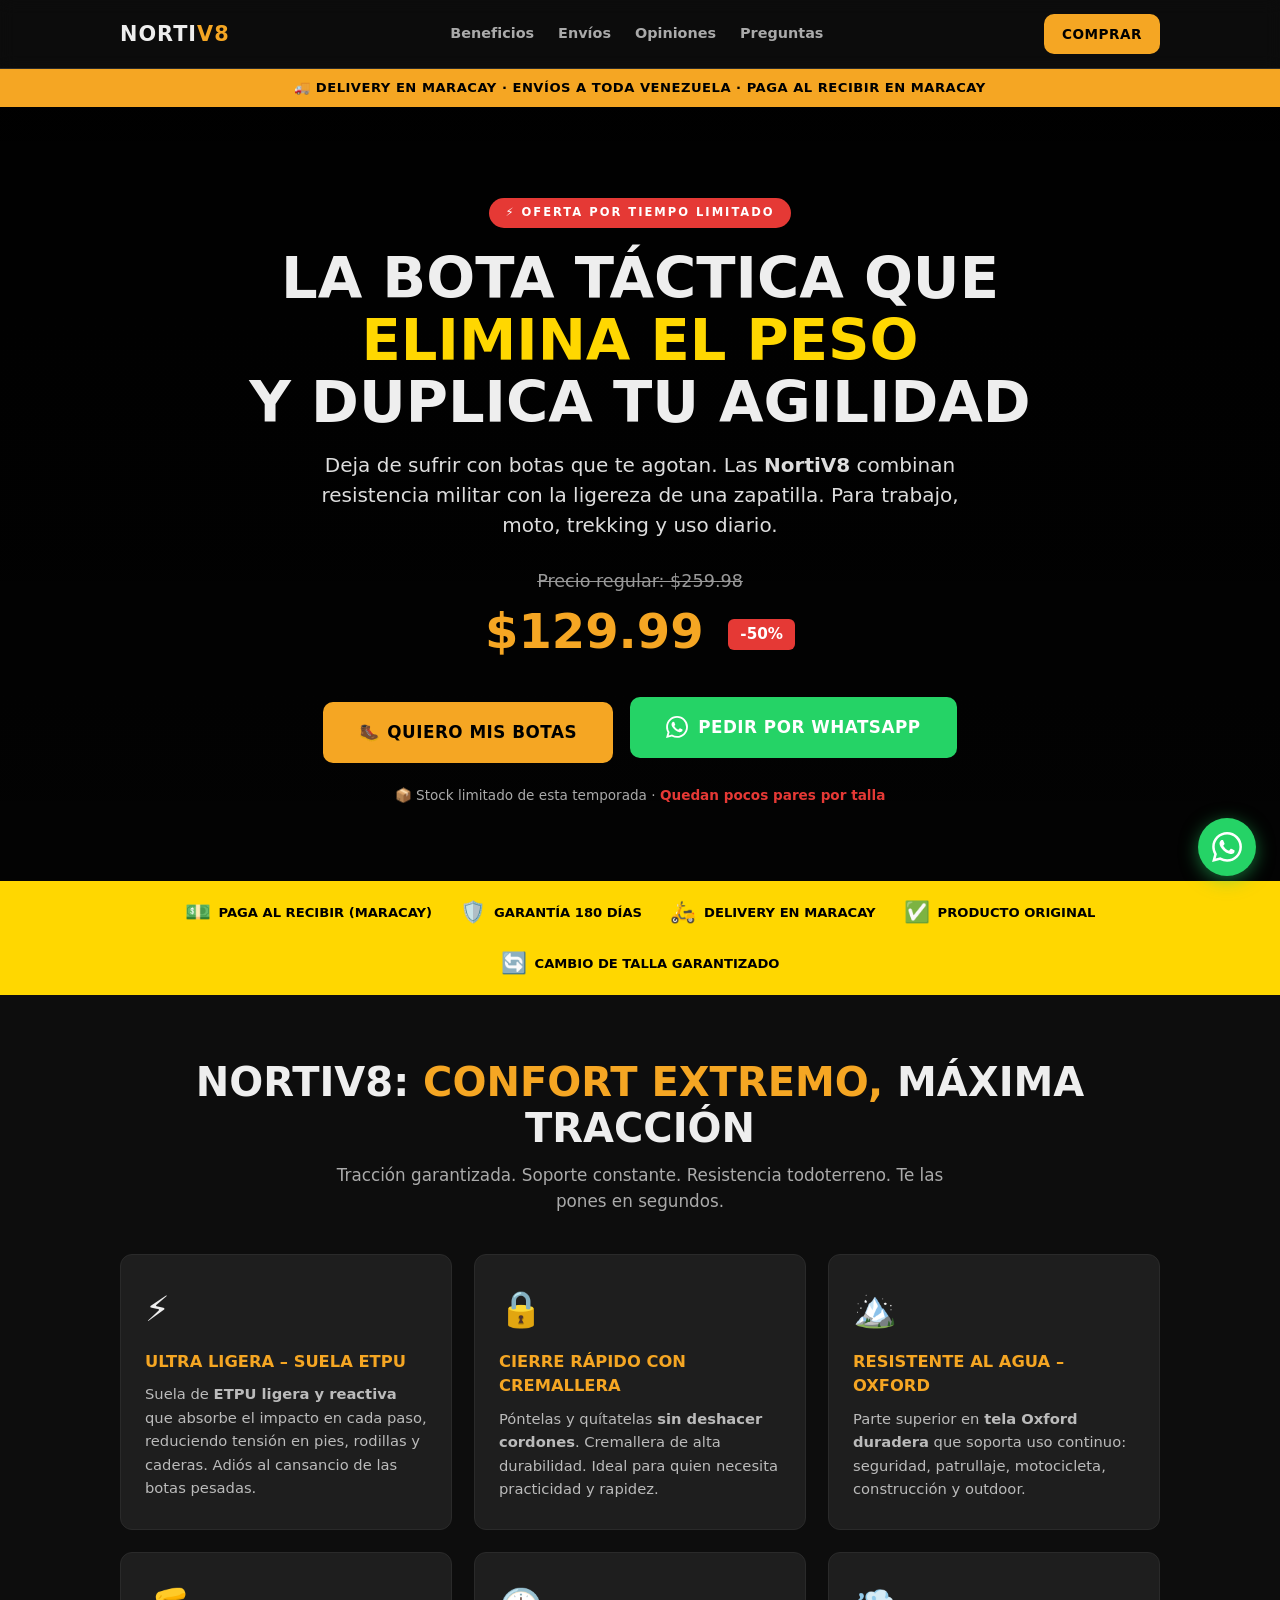
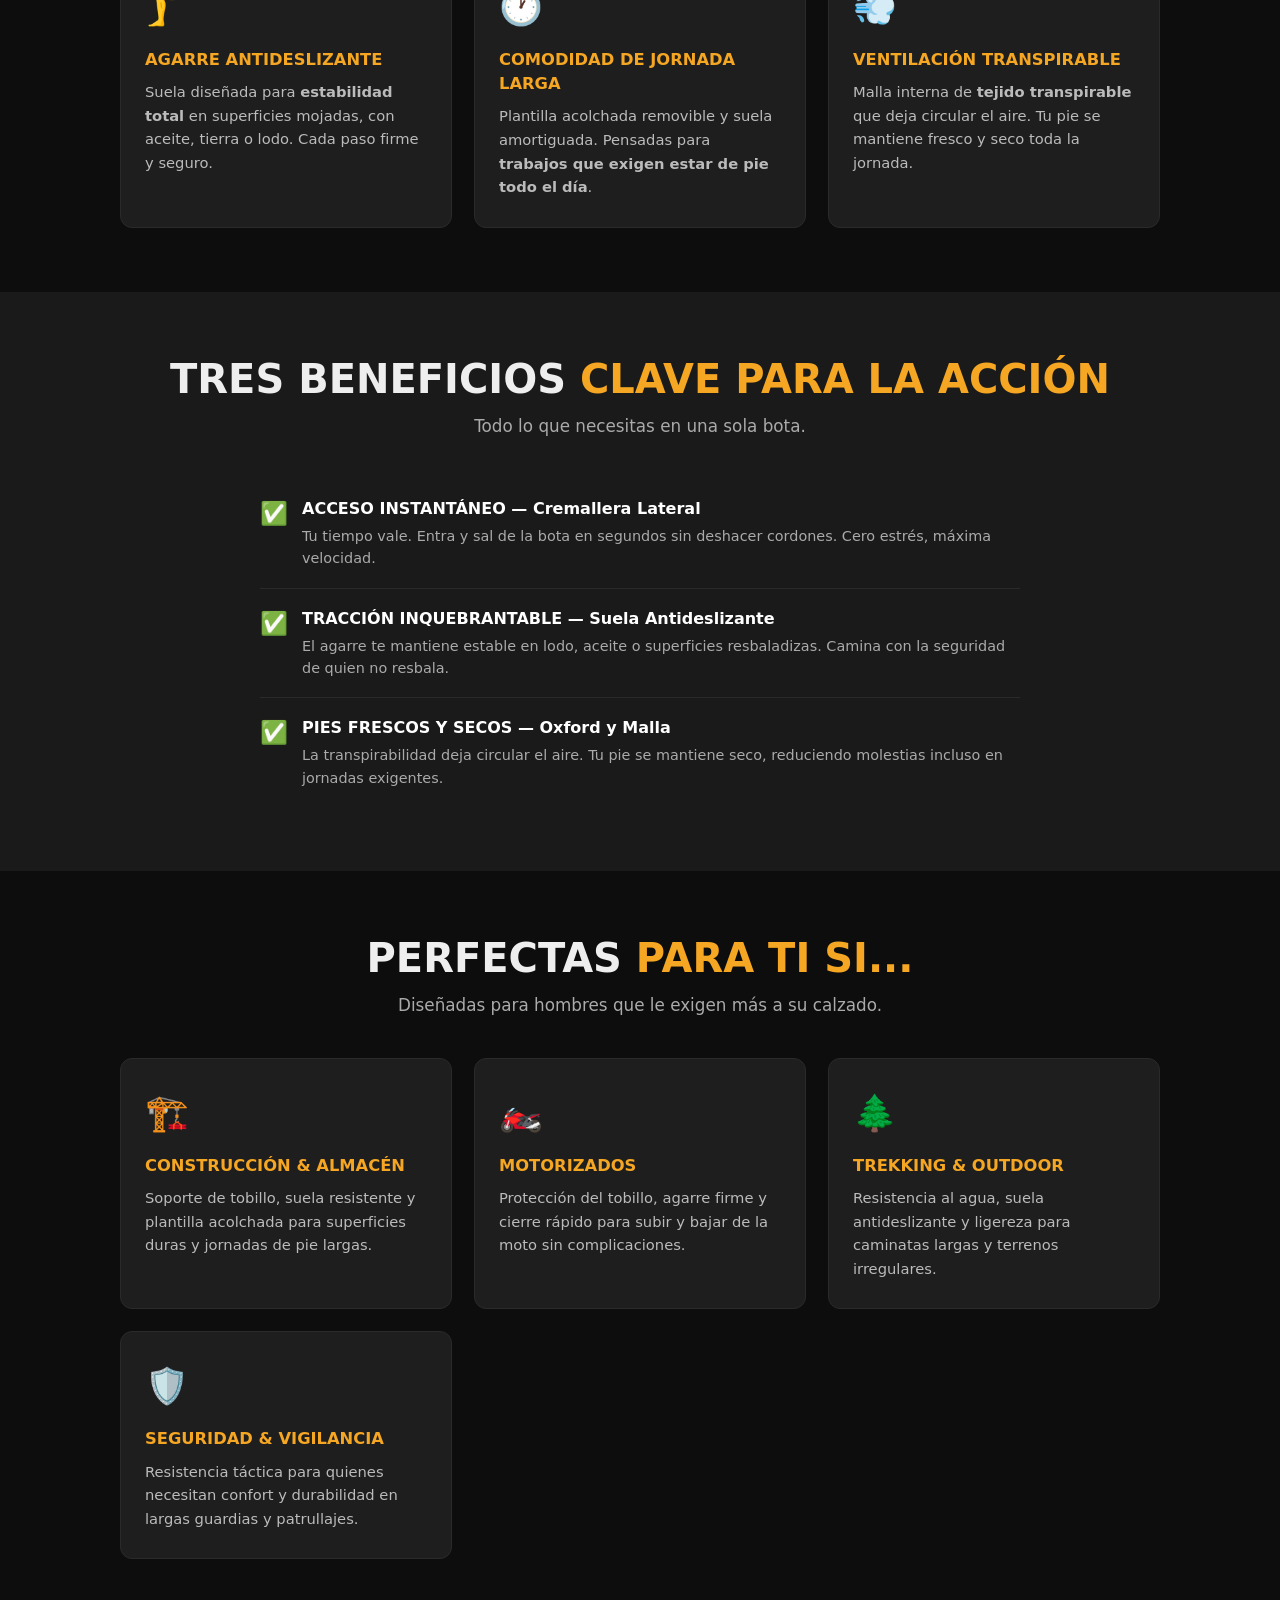
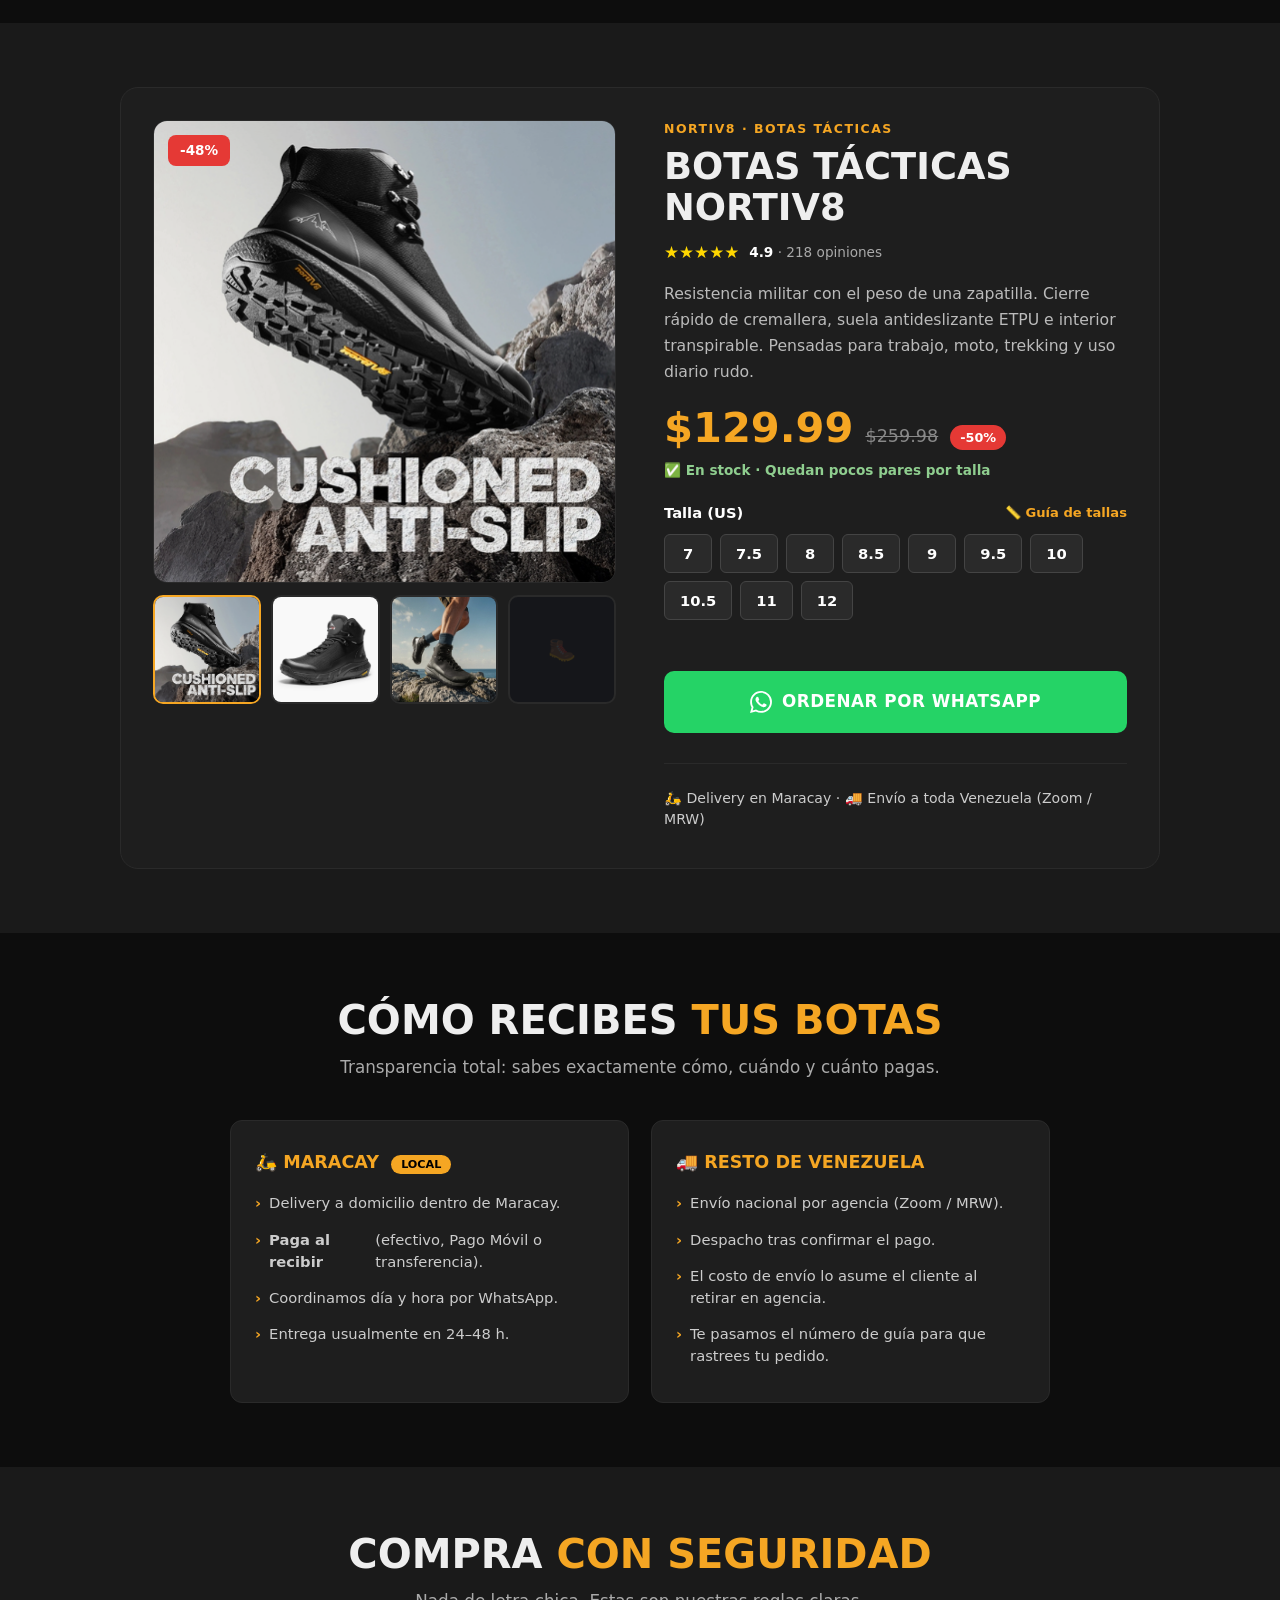
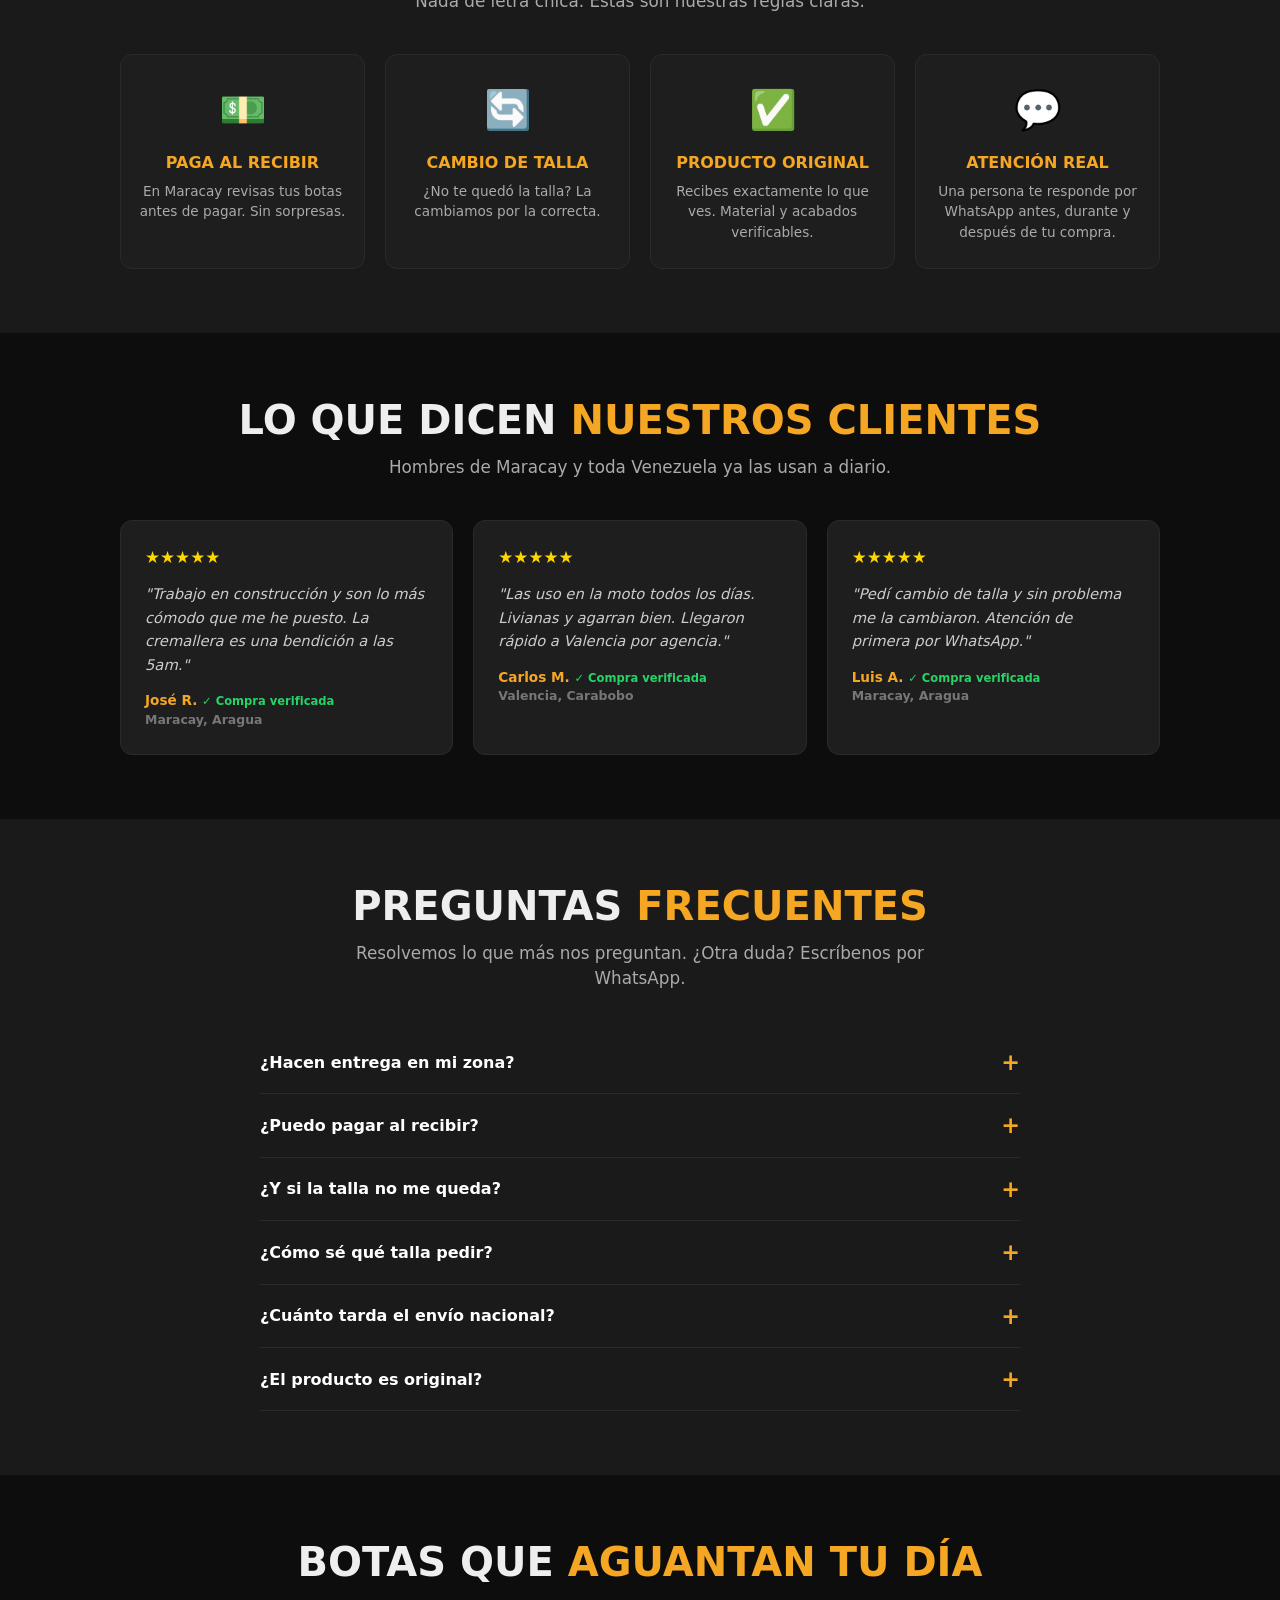
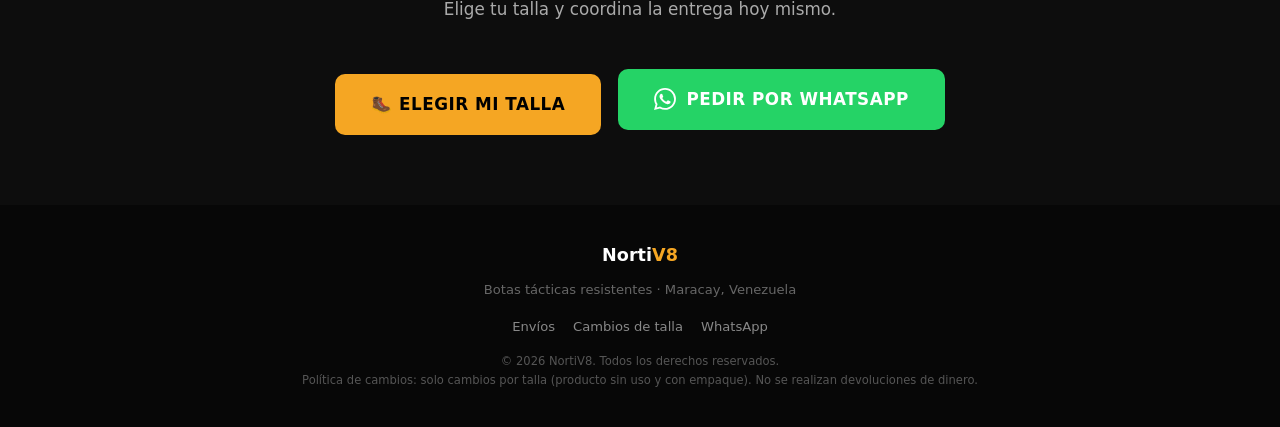
==== commit e9ba7ee3: "Update index.html" ====
--- a/index.html
+++ b/index.html
@@ -57,7 +57,7 @@
   <section class="hero" style="--hero-bg: linear-gradient(to bottom, rgba(0,0,0,0.82), rgba(0,0,0,0.55)), url('assets/img/hero-botas.jpg');">
     <span class="hero-badge">⚡ Oferta por tiempo limitado</span>
     <h1>LA BOTA TÁCTICA QUE<br><span>ELIMINA EL PESO</span><br>Y DUPLICA TU AGILIDAD</h1>
-    <p class="lead">Deja de sufrir con botas que te agotan. Las <strong>NortiV8</strong> combinan resistencia militar con la ligereza de una zapatilla. Para trabajo, moto, trekking y uso diario rudo.</p>
+    <p class="lead">Deja de sufrir con botas que te agotan. Las <strong>NortiV8</strong> combinan resistencia militar con la ligereza de una zapatilla. Para trabajo, moto, trekking y uso diario.</p>
 
     <div class="hero-price">
       <span class="original">Precio regular: $259.98</span>
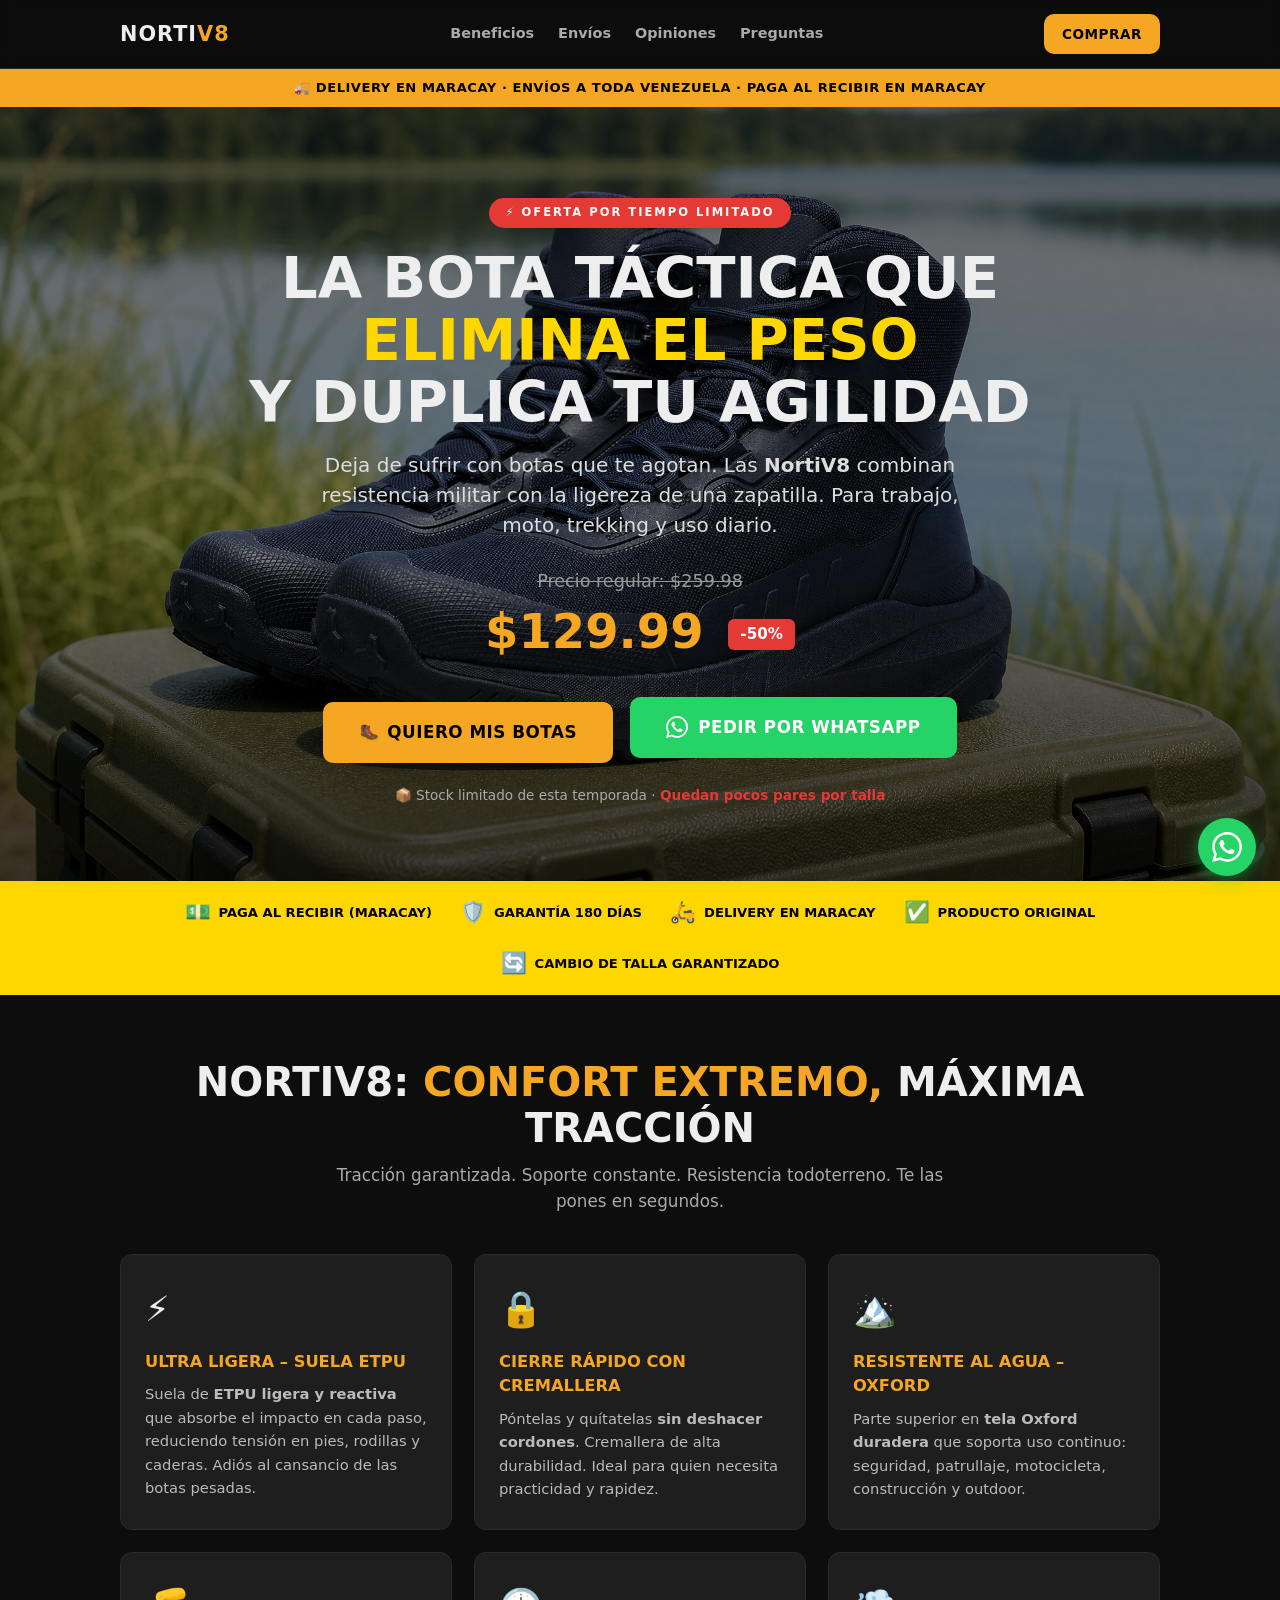
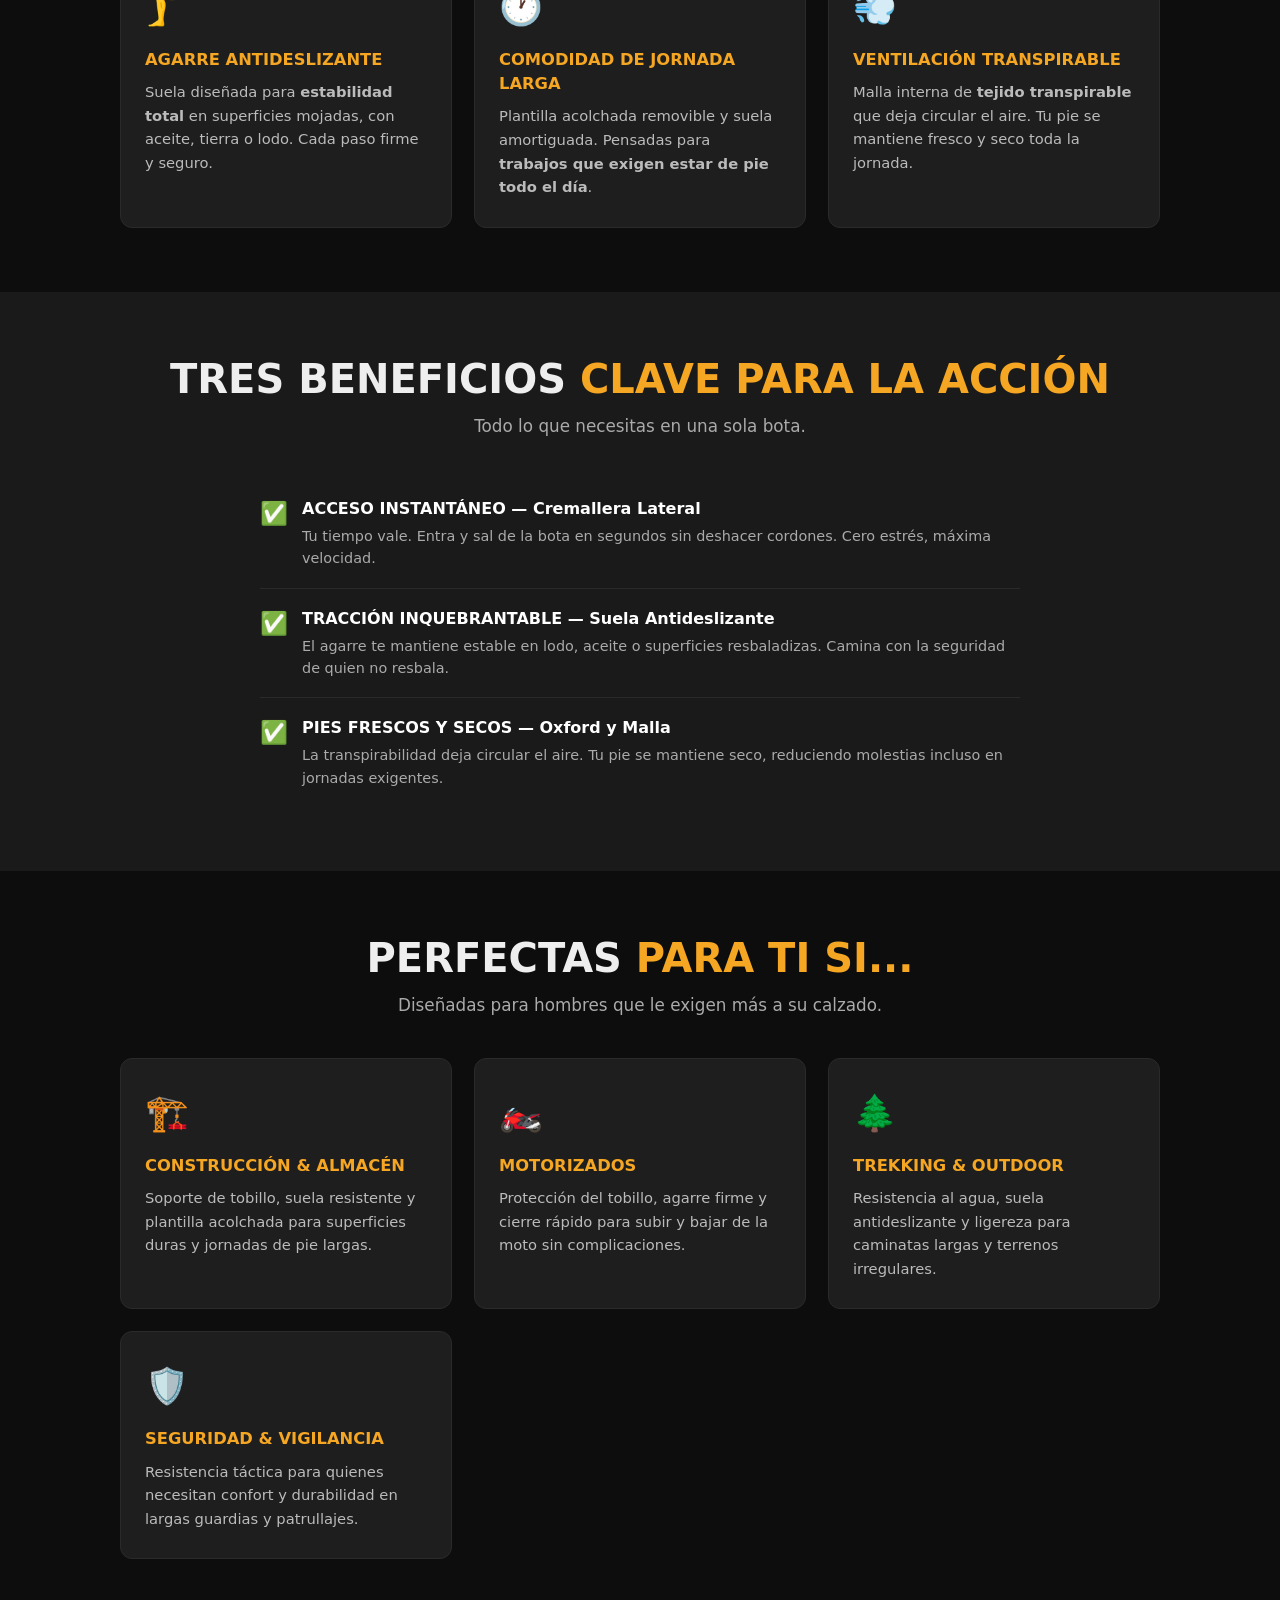
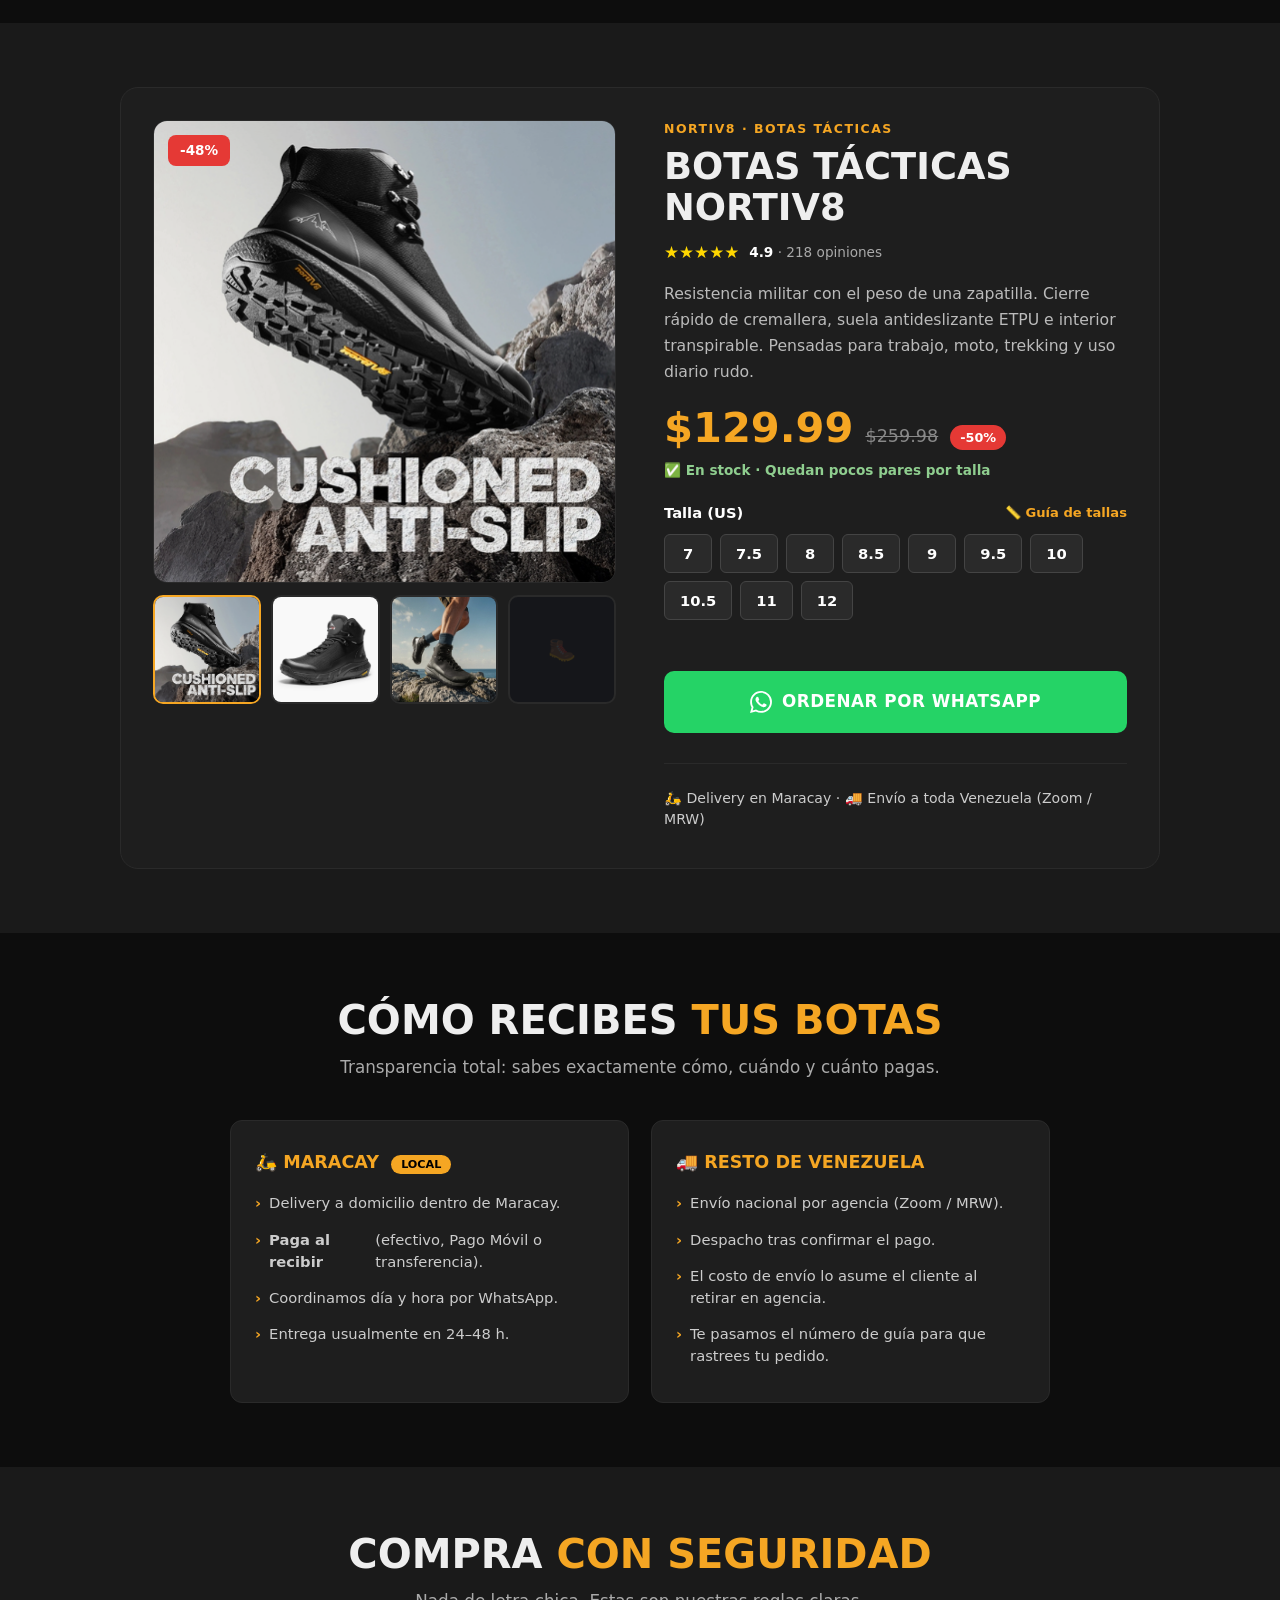
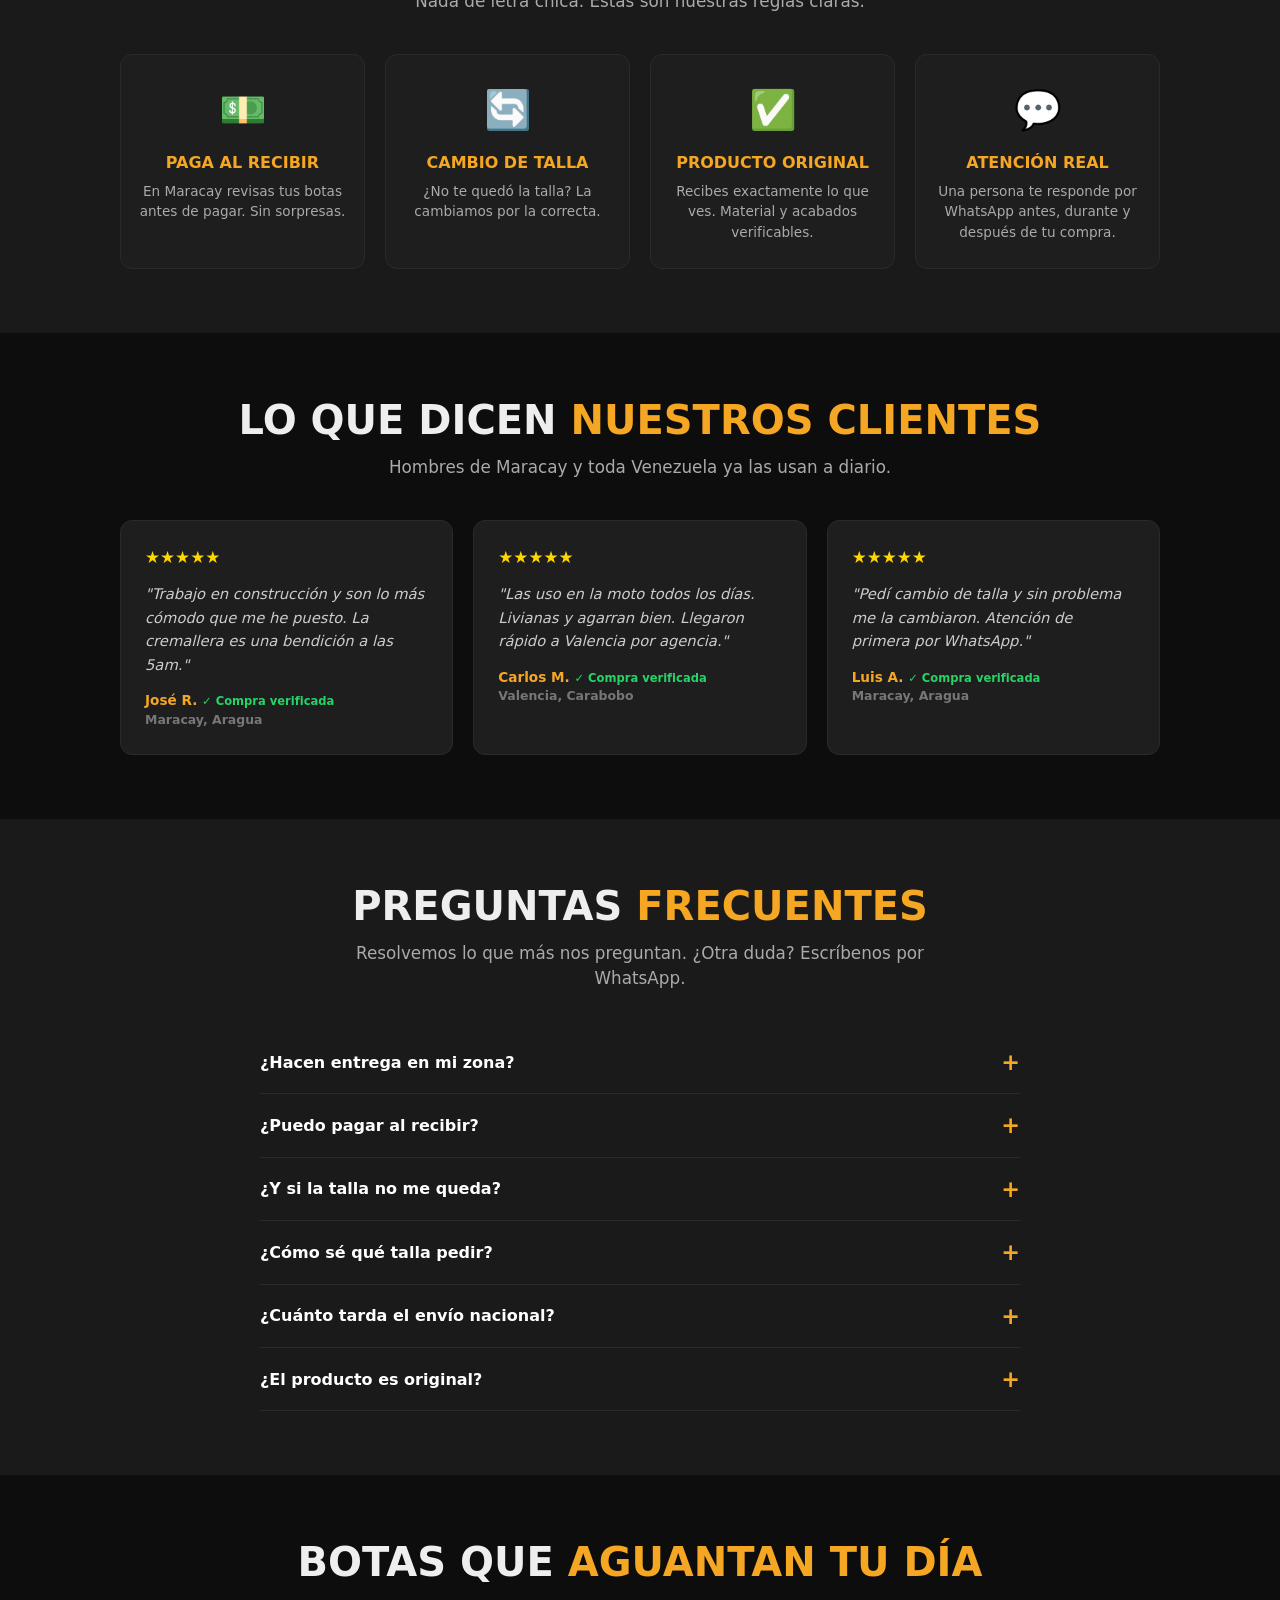
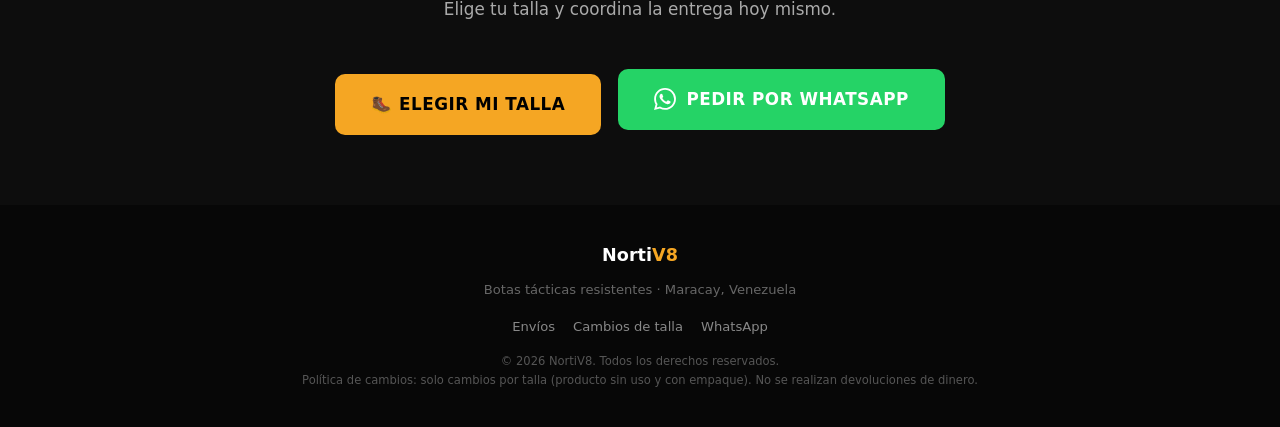
==== commit 452098f3: "Corrige imagen de hero que no se mostraba (ruta de url en variable CSS resolvía mal) - El url() dent" ====
--- a/index.html
+++ b/index.html
@@ -53,8 +53,8 @@
   <div class="topbar" id="top">🚚 DELIVERY EN MARACAY · ENVÍOS A TODA VENEZUELA · PAGA AL RECIBIR EN MARACAY</div>
 
   <!-- ===== HERO ===== -->
-  <!-- Para cambiar la imagen de fondo: edita --hero-bg en el style de abajo -->
-  <section class="hero" style="--hero-bg: linear-gradient(to bottom, rgba(0,0,0,0.82), rgba(0,0,0,0.55)), url('assets/img/hero-botas.jpg');">
+  <!-- Para cambiar la imagen de fondo: cambia SOLO la URL del final (url('...')). El degradado oscurece la foto para que el texto se lea. -->
+  <section class="hero" style="background: linear-gradient(to bottom, rgba(0,0,0,0.55), rgba(0,0,0,0.35) 55%, rgba(0,0,0,0.72) 100%), url('assets/img/hero-botas.jpg') center/cover no-repeat;">
     <span class="hero-badge">⚡ Oferta por tiempo limitado</span>
     <h1>LA BOTA TÁCTICA QUE<br><span>ELIMINA EL PESO</span><br>Y DUPLICA TU AGILIDAD</h1>
     <p class="lead">Deja de sufrir con botas que te agotan. Las <strong>NortiV8</strong> combinan resistencia militar con la ligereza de una zapatilla. Para trabajo, moto, trekking y uso diario.</p>
--- a/assets/css/styles.css
+++ b/assets/css/styles.css
@@ -125,8 +125,7 @@
 
 /* ===== HERO ===== */
 .hero {
-  background: linear-gradient(to bottom, rgba(0,0,0,0.82) 0%, rgba(0,0,0,0.55) 100%),
-              var(--hero-bg, #161616) center/cover no-repeat;
+  background: #161616 center/cover no-repeat;
   min-height: 86vh;
   display: flex;
   flex-direction: column;
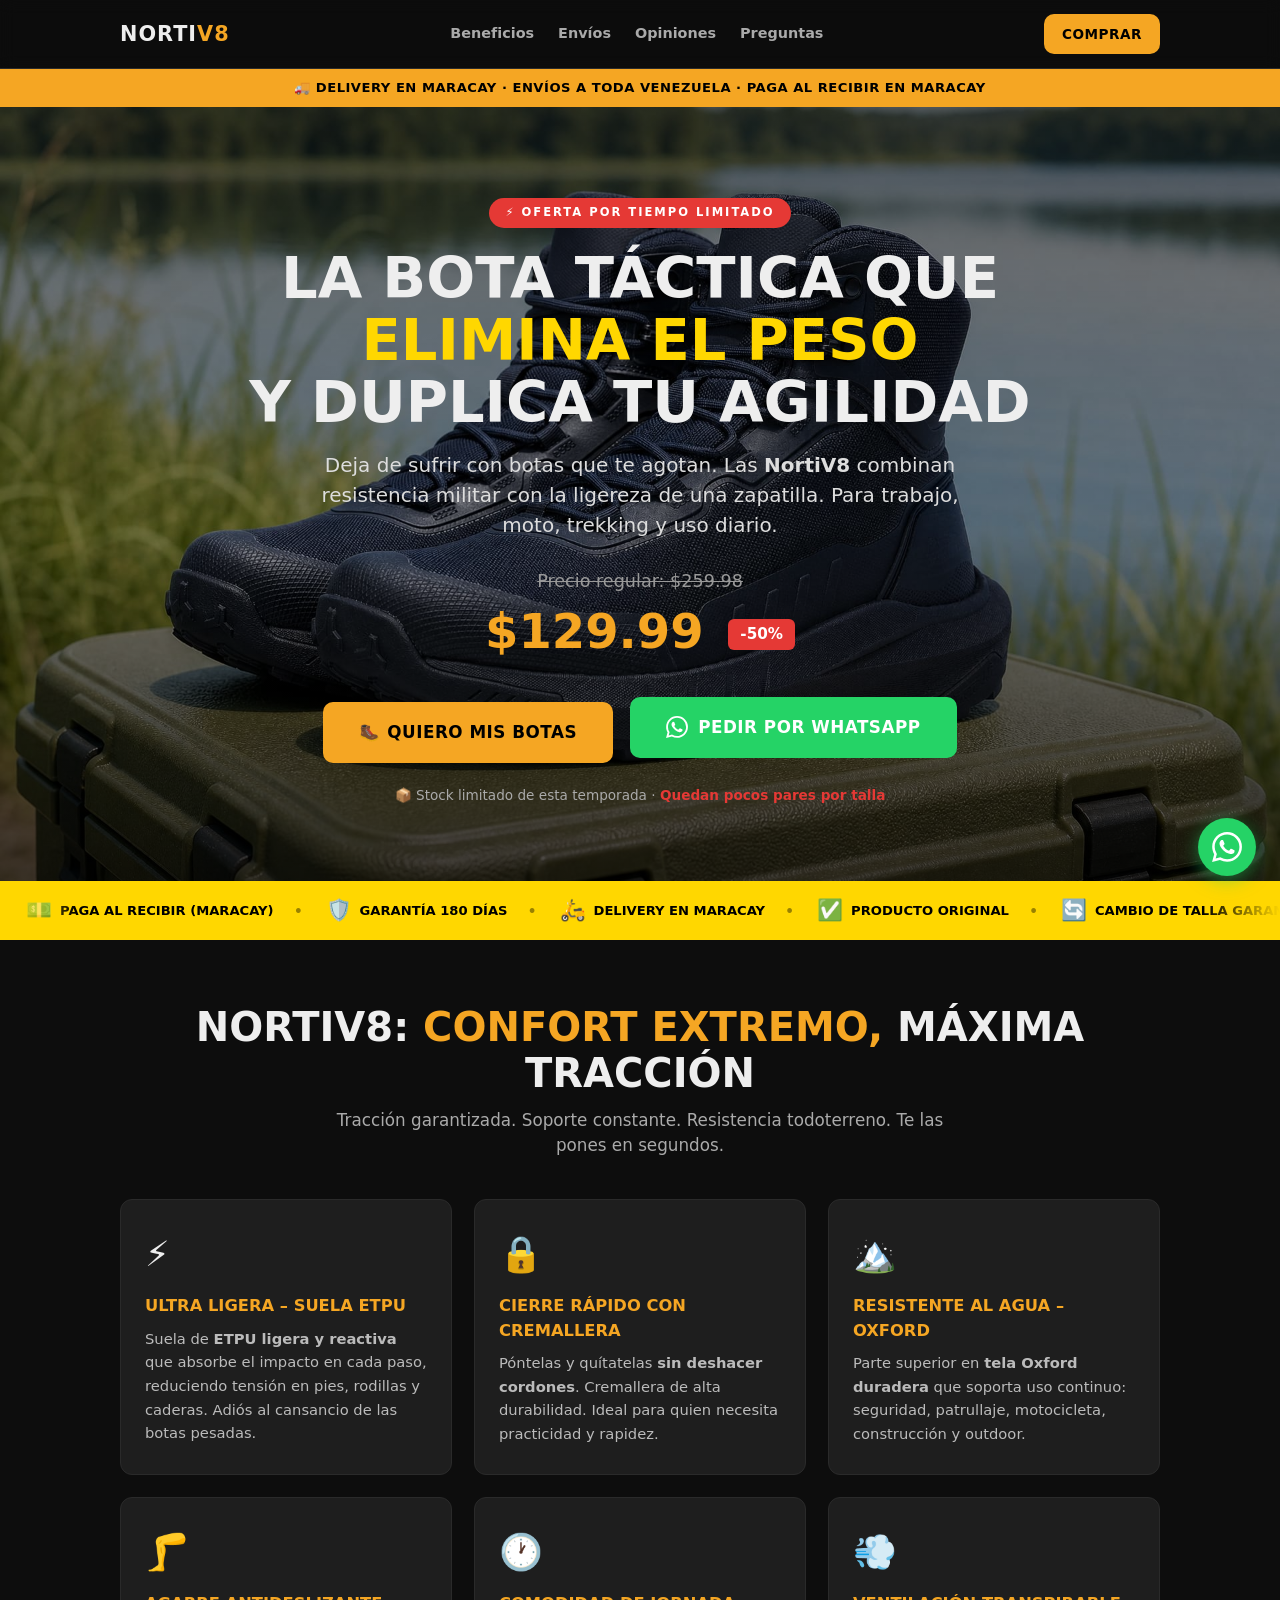
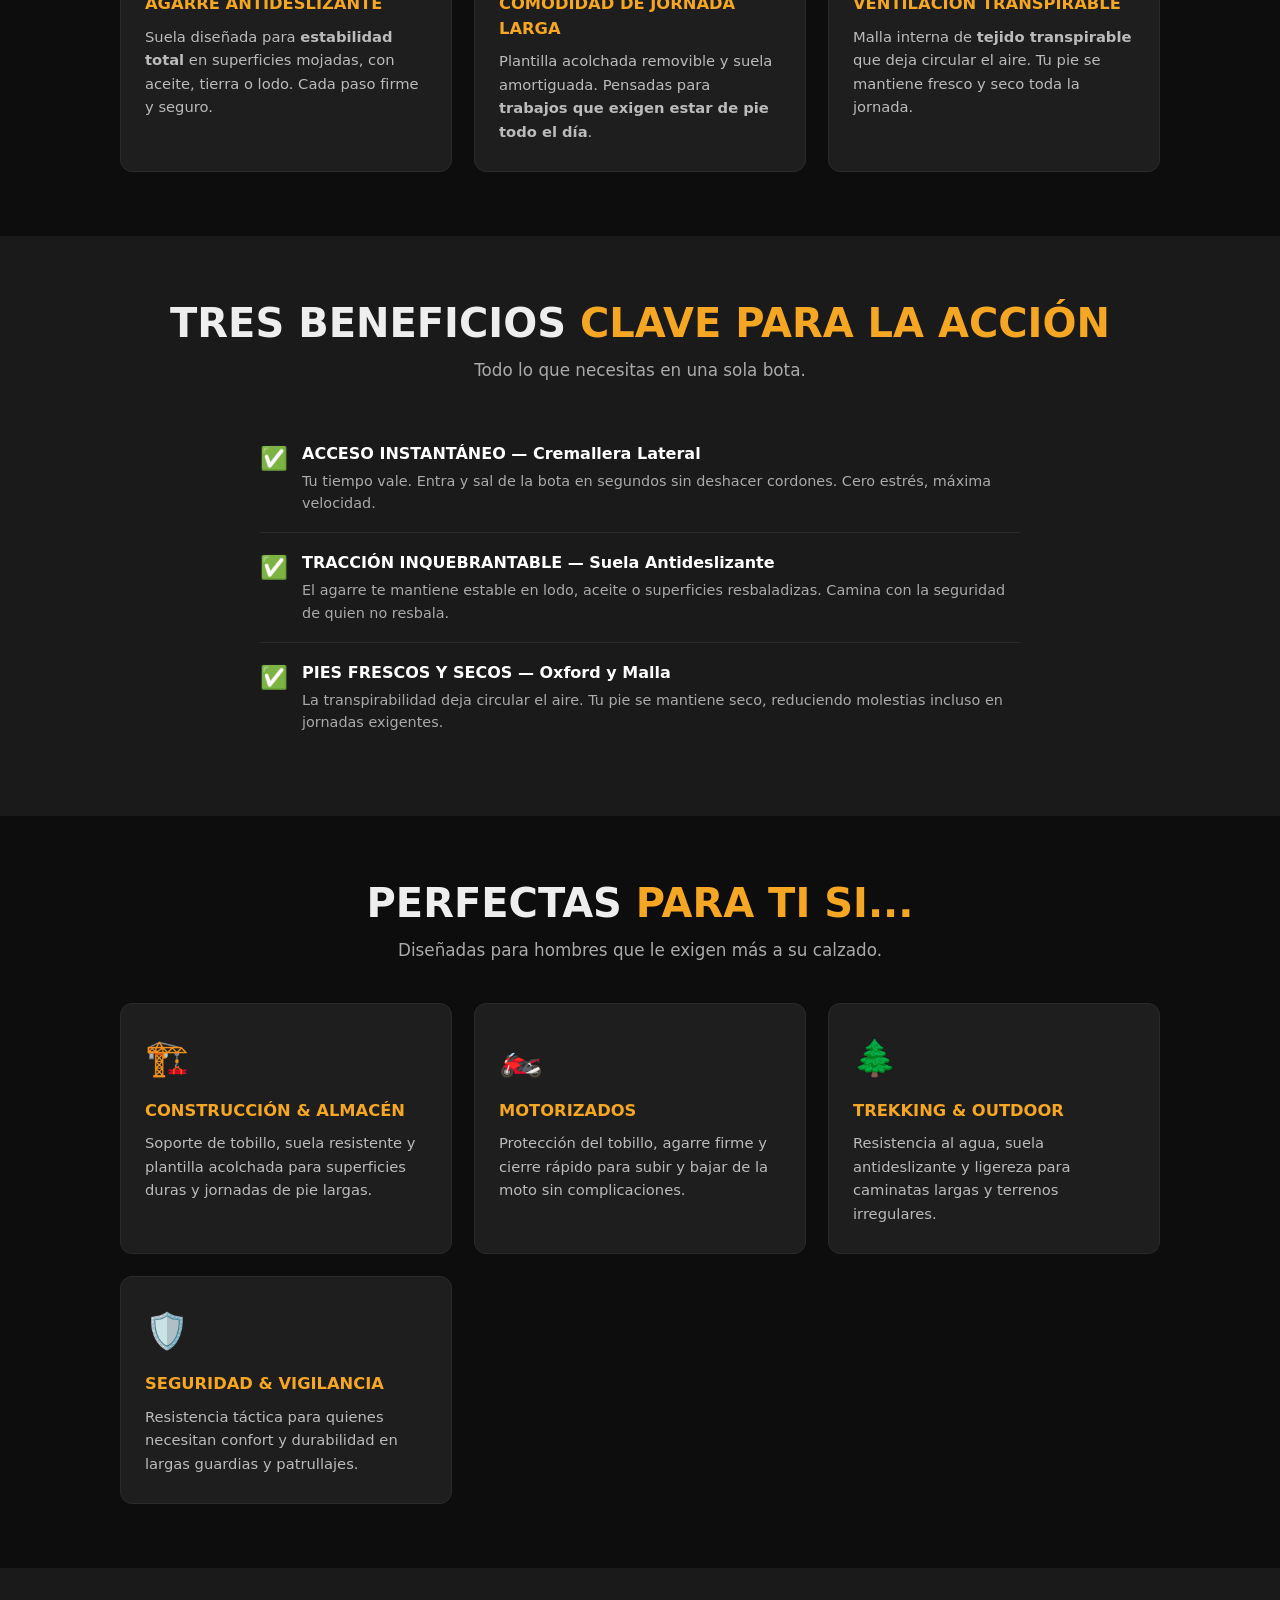
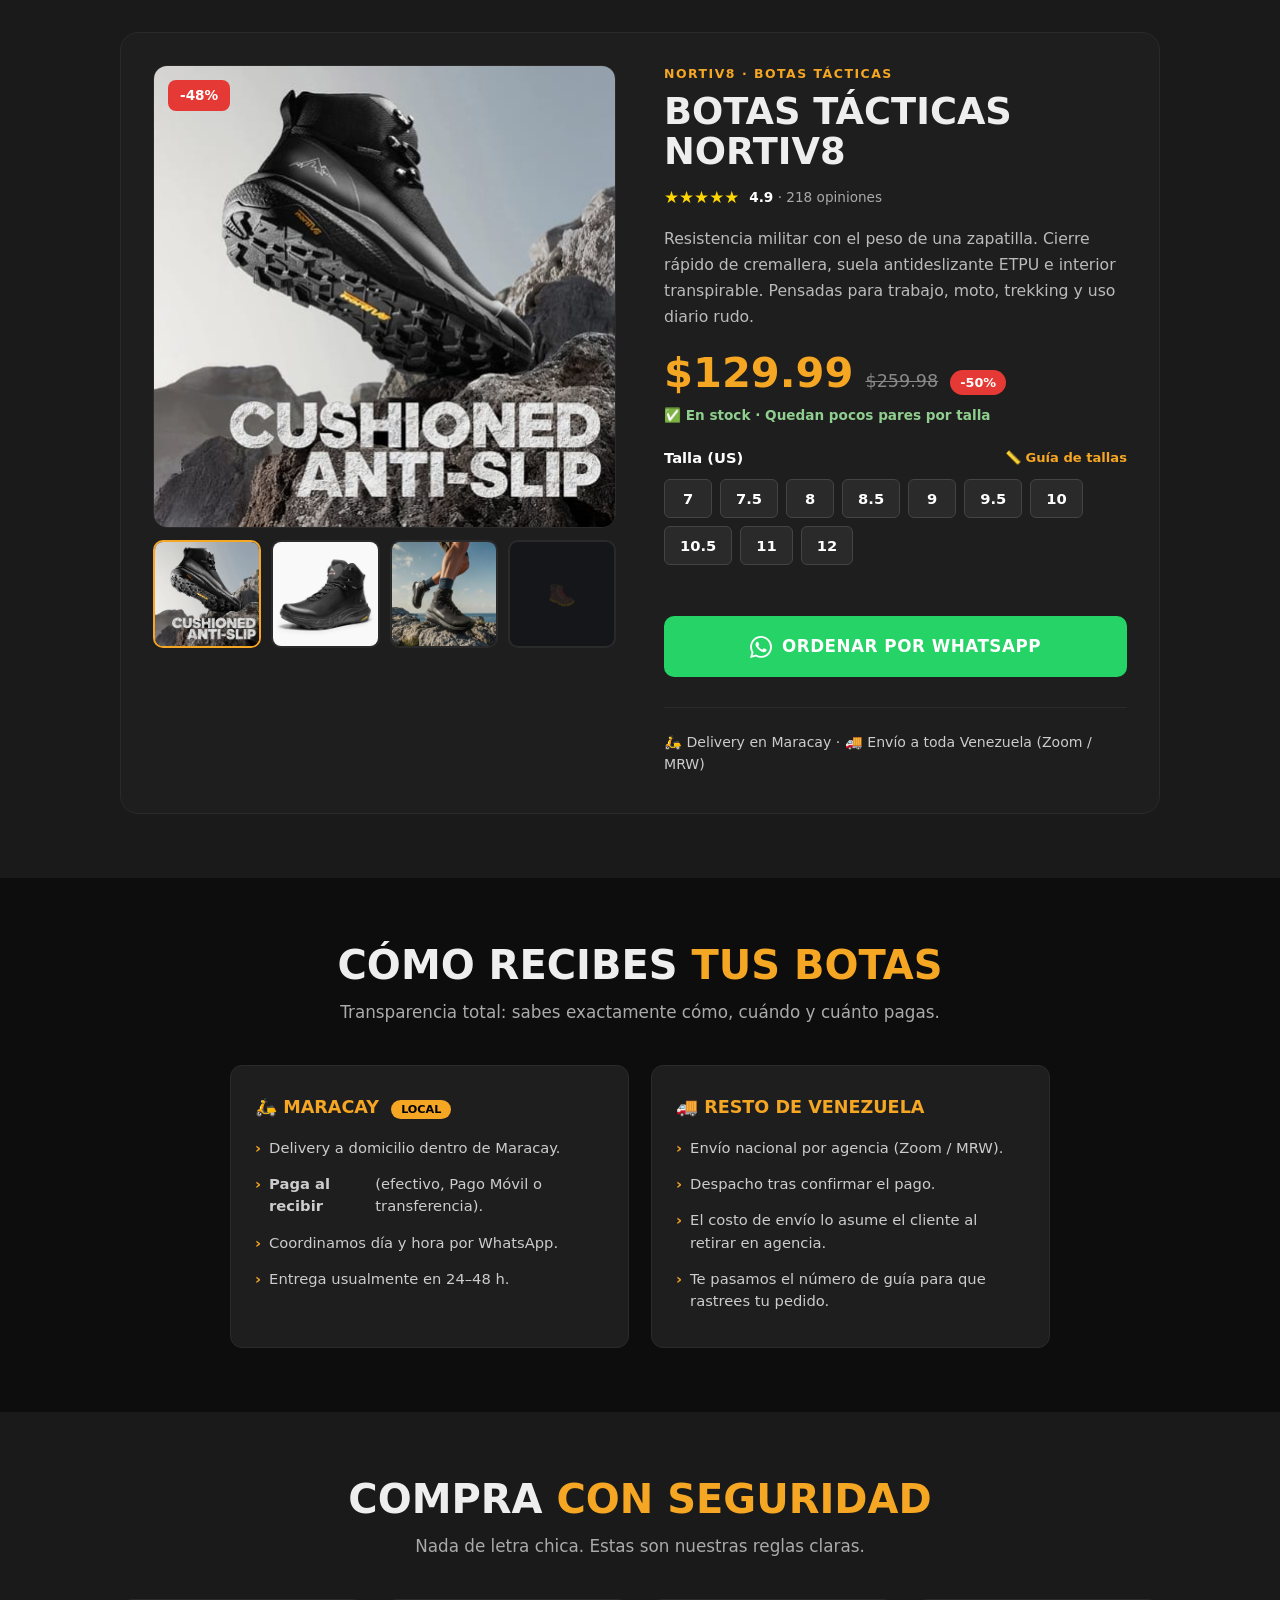
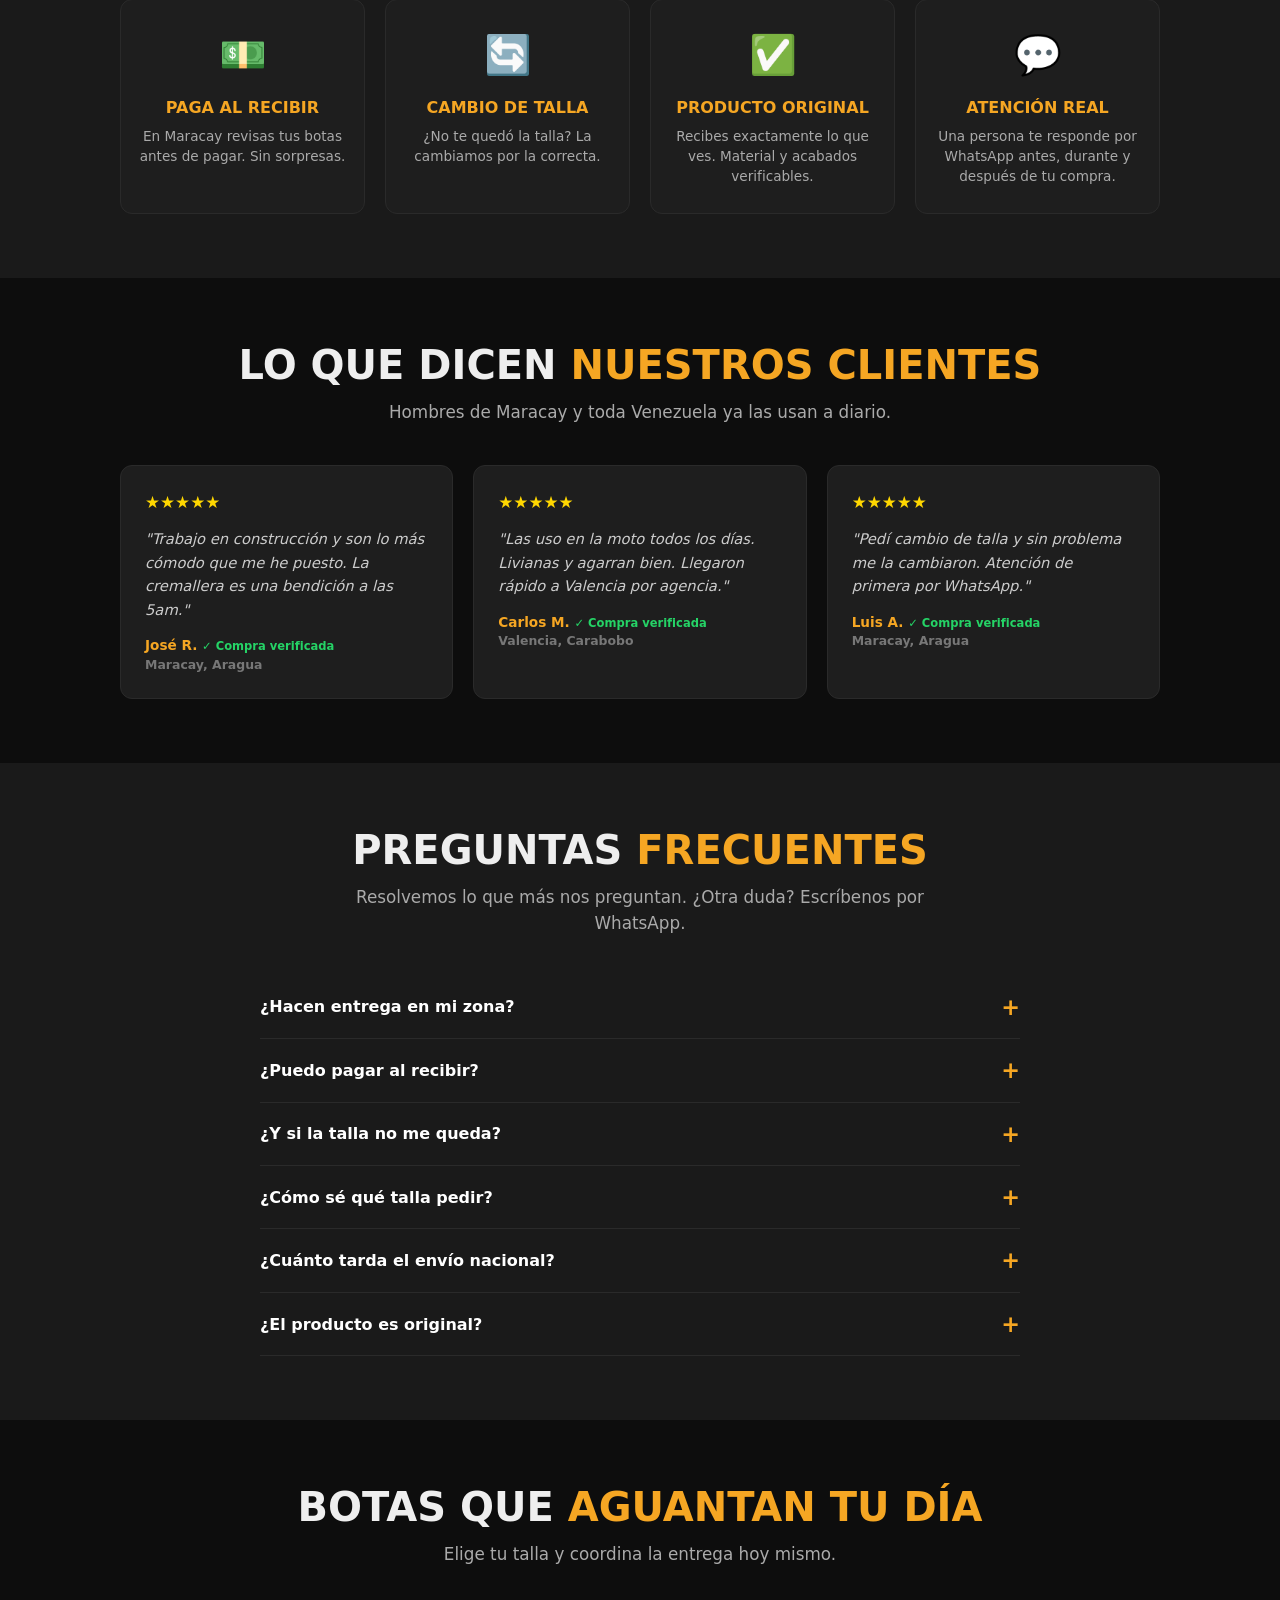
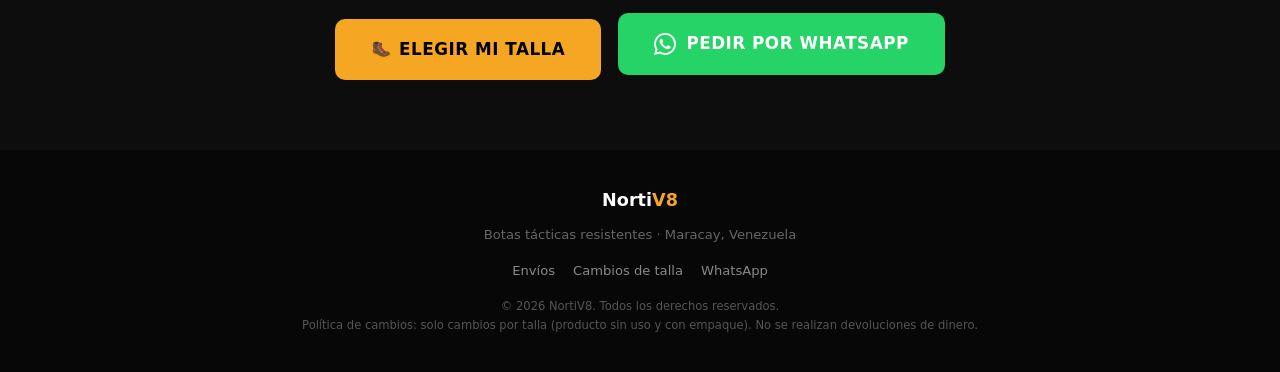
==== commit 73822348: "Convierte la trust bar en marquee de scroll horizontal infinito - Items en un track que se desplaza " ====
--- a/index.html
+++ b/index.html
@@ -77,12 +77,21 @@
 
   <!-- ===== TRUST BAR ===== -->
   <div class="trust-bar">
-    <div class="trust-bar-inner">
-      <div class="trust-item"><span class="icon">💵</span> Paga al recibir (Maracay)</div>
-      <div class="trust-item"><span class="icon">🛡️</span> Garantía 180 días</div>
-      <div class="trust-item"><span class="icon">🛵</span> Delivery en Maracay</div>
-      <div class="trust-item"><span class="icon">✅</span> Producto original</div>
-      <div class="trust-item"><span class="icon">🔄</span> Cambio de talla garantizado</div>
+    <div class="trust-marquee">
+      <div class="trust-track">
+        <!-- Set 1 -->
+        <div class="trust-item"><span class="icon">💵</span> Paga al recibir (Maracay)</div>
+        <div class="trust-item"><span class="icon">🛡️</span> Garantía 180 días</div>
+        <div class="trust-item"><span class="icon">🛵</span> Delivery en Maracay</div>
+        <div class="trust-item"><span class="icon">✅</span> Producto original</div>
+        <div class="trust-item"><span class="icon">🔄</span> Cambio de talla garantizado</div>
+        <!-- Set 2 (copia para el bucle continuo) -->
+        <div class="trust-item" aria-hidden="true"><span class="icon">💵</span> Paga al recibir (Maracay)</div>
+        <div class="trust-item" aria-hidden="true"><span class="icon">🛡️</span> Garantía 180 días</div>
+        <div class="trust-item" aria-hidden="true"><span class="icon">🛵</span> Delivery en Maracay</div>
+        <div class="trust-item" aria-hidden="true"><span class="icon">✅</span> Producto original</div>
+        <div class="trust-item" aria-hidden="true"><span class="icon">🔄</span> Cambio de talla garantizado</div>
+      </div>
     </div>
   </div>
 
--- a/assets/css/styles.css
+++ b/assets/css/styles.css
@@ -185,25 +185,56 @@
 .stock-note strong { color: var(--rojo); }
 
 /* ===== TRUST BAR ===== */
-.trust-bar { background: var(--amarillo); padding: 16px 20px; }
-.trust-bar-inner {
-  max-width: var(--maxw);
-  margin: 0 auto;
-  display: flex;
-  flex-wrap: wrap;
-  justify-content: center;
-  gap: 20px 28px;
-}
+.trust-bar { background: var(--amarillo); padding: 14px 0; overflow: hidden; }
+.trust-marquee {
+  width: 100%;
+  overflow: hidden;
+  /* difumina los bordes para que aparezcan/desaparezcan suave */
+  -webkit-mask-image: linear-gradient(to right, transparent, #000 6%, #000 94%, transparent);
+          mask-image: linear-gradient(to right, transparent, #000 6%, #000 94%, transparent);
+}
+.trust-track {
+  display: flex;
+  width: max-content;
+  animation: trust-scroll 30s linear infinite;
+}
+/* pausa al pasar el mouse */
+.trust-bar:hover .trust-track { animation-play-state: paused; }
+
+@keyframes trust-scroll {
+  from { transform: translateX(0); }
+  to   { transform: translateX(-50%); }
+}
+
 .trust-item {
+  flex: 0 0 auto;
   display: flex;
   align-items: center;
   gap: 8px;
+  padding: 0 26px;
+  position: relative;
   color: #000;
   font-weight: 800;
   font-size: 0.82rem;
   text-transform: uppercase;
+  white-space: nowrap;
+}
+/* separador entre ítems */
+.trust-item::after {
+  content: "•";
+  position: absolute;
+  right: -3px;
+  top: 50%;
+  transform: translateY(-50%);
+  color: rgba(0,0,0,0.4);
+  font-size: 0.85rem;
 }
 .trust-item .icon { font-size: 1.3rem; }
+
+/* accesibilidad: respeta a quien prefiere menos movimiento */
+@media (prefers-reduced-motion: reduce) {
+  .trust-track { animation: none; flex-wrap: wrap; justify-content: center; width: 100%; }
+}
 
 /* ===== FEATURES GRID ===== */
 .features-grid {
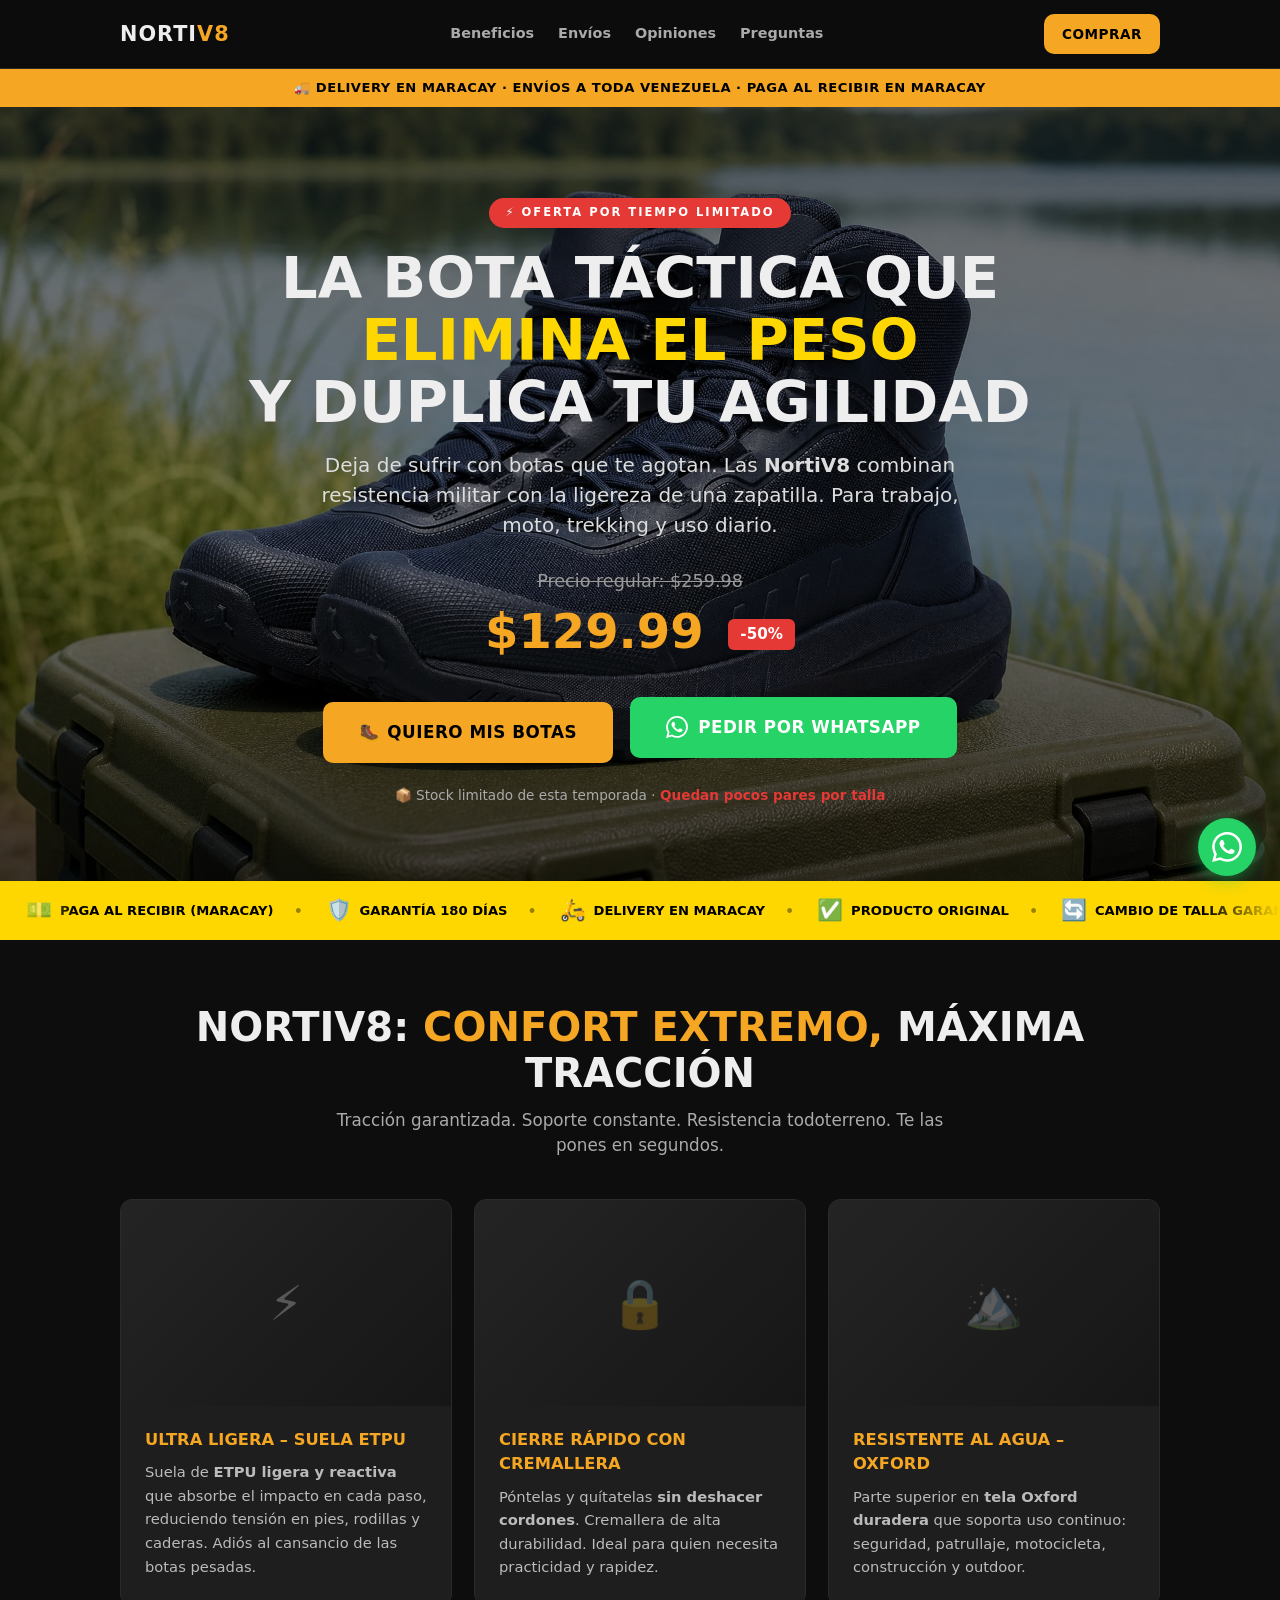
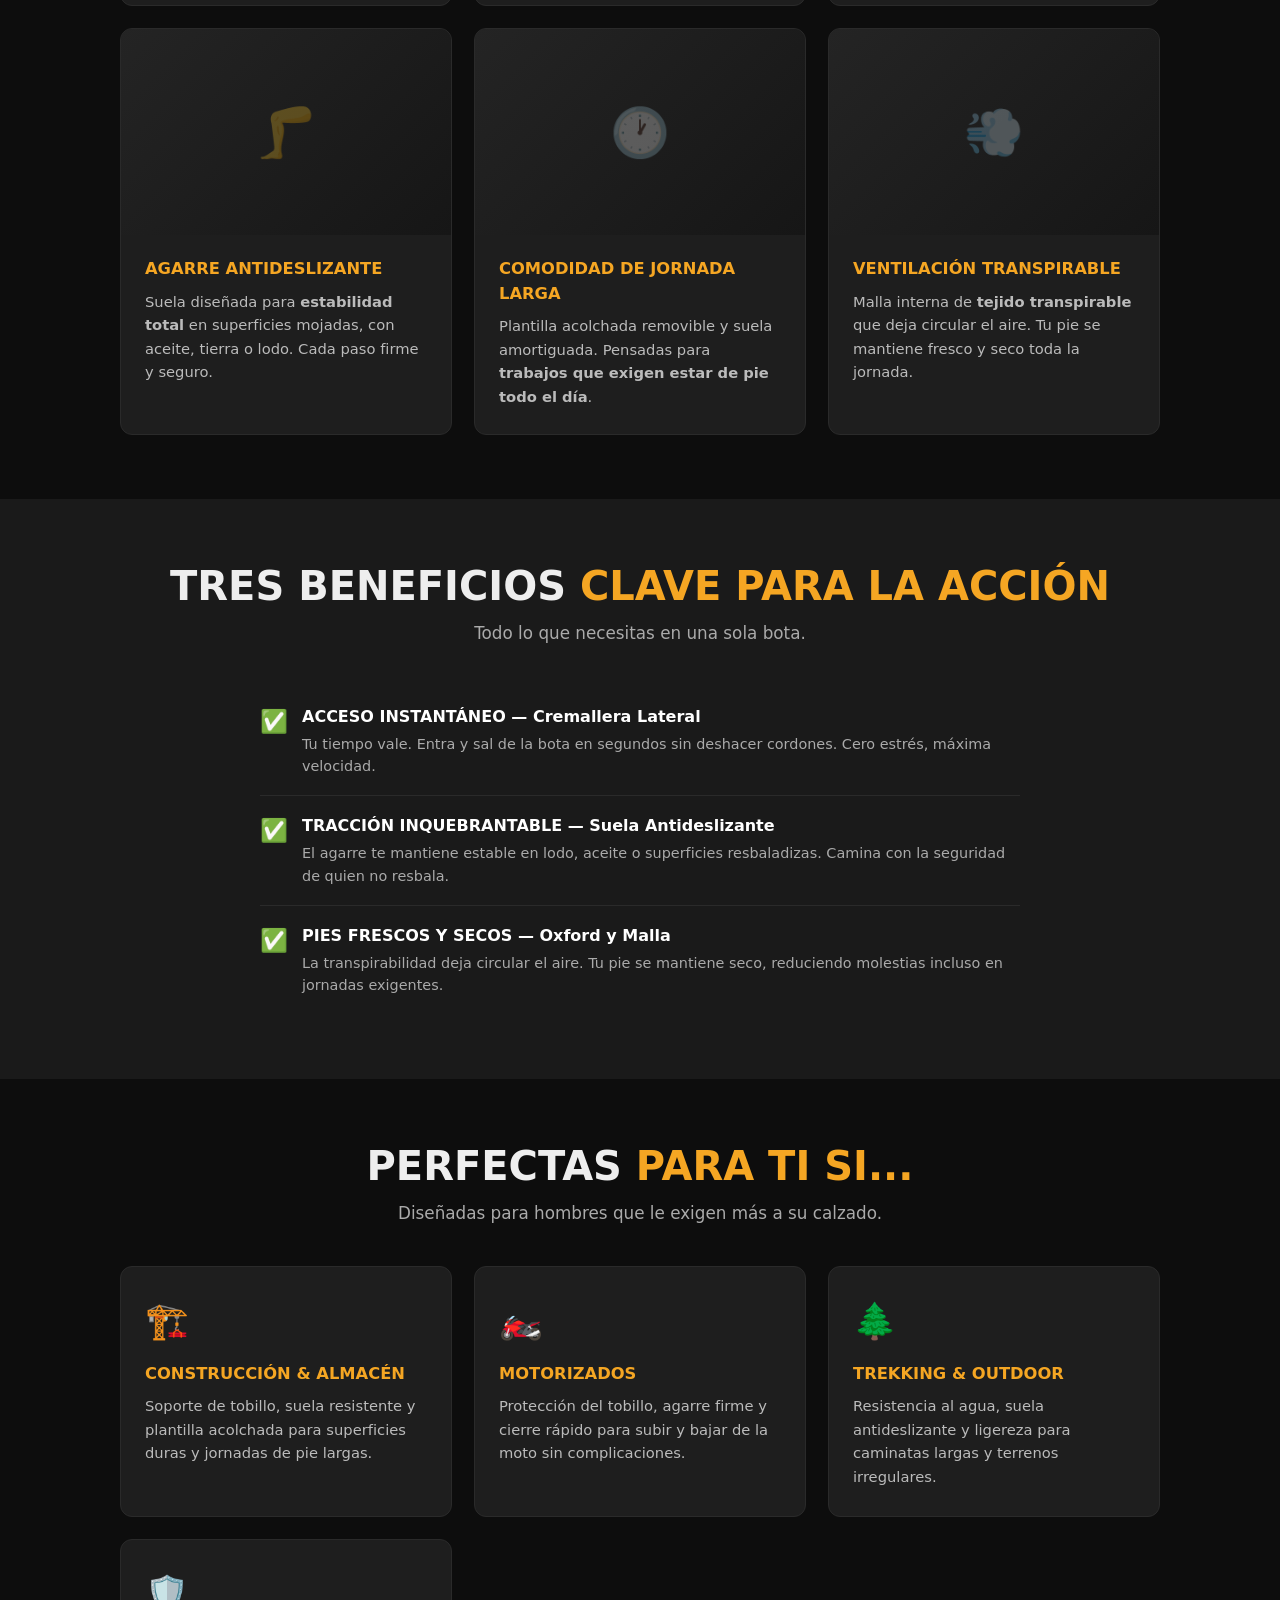
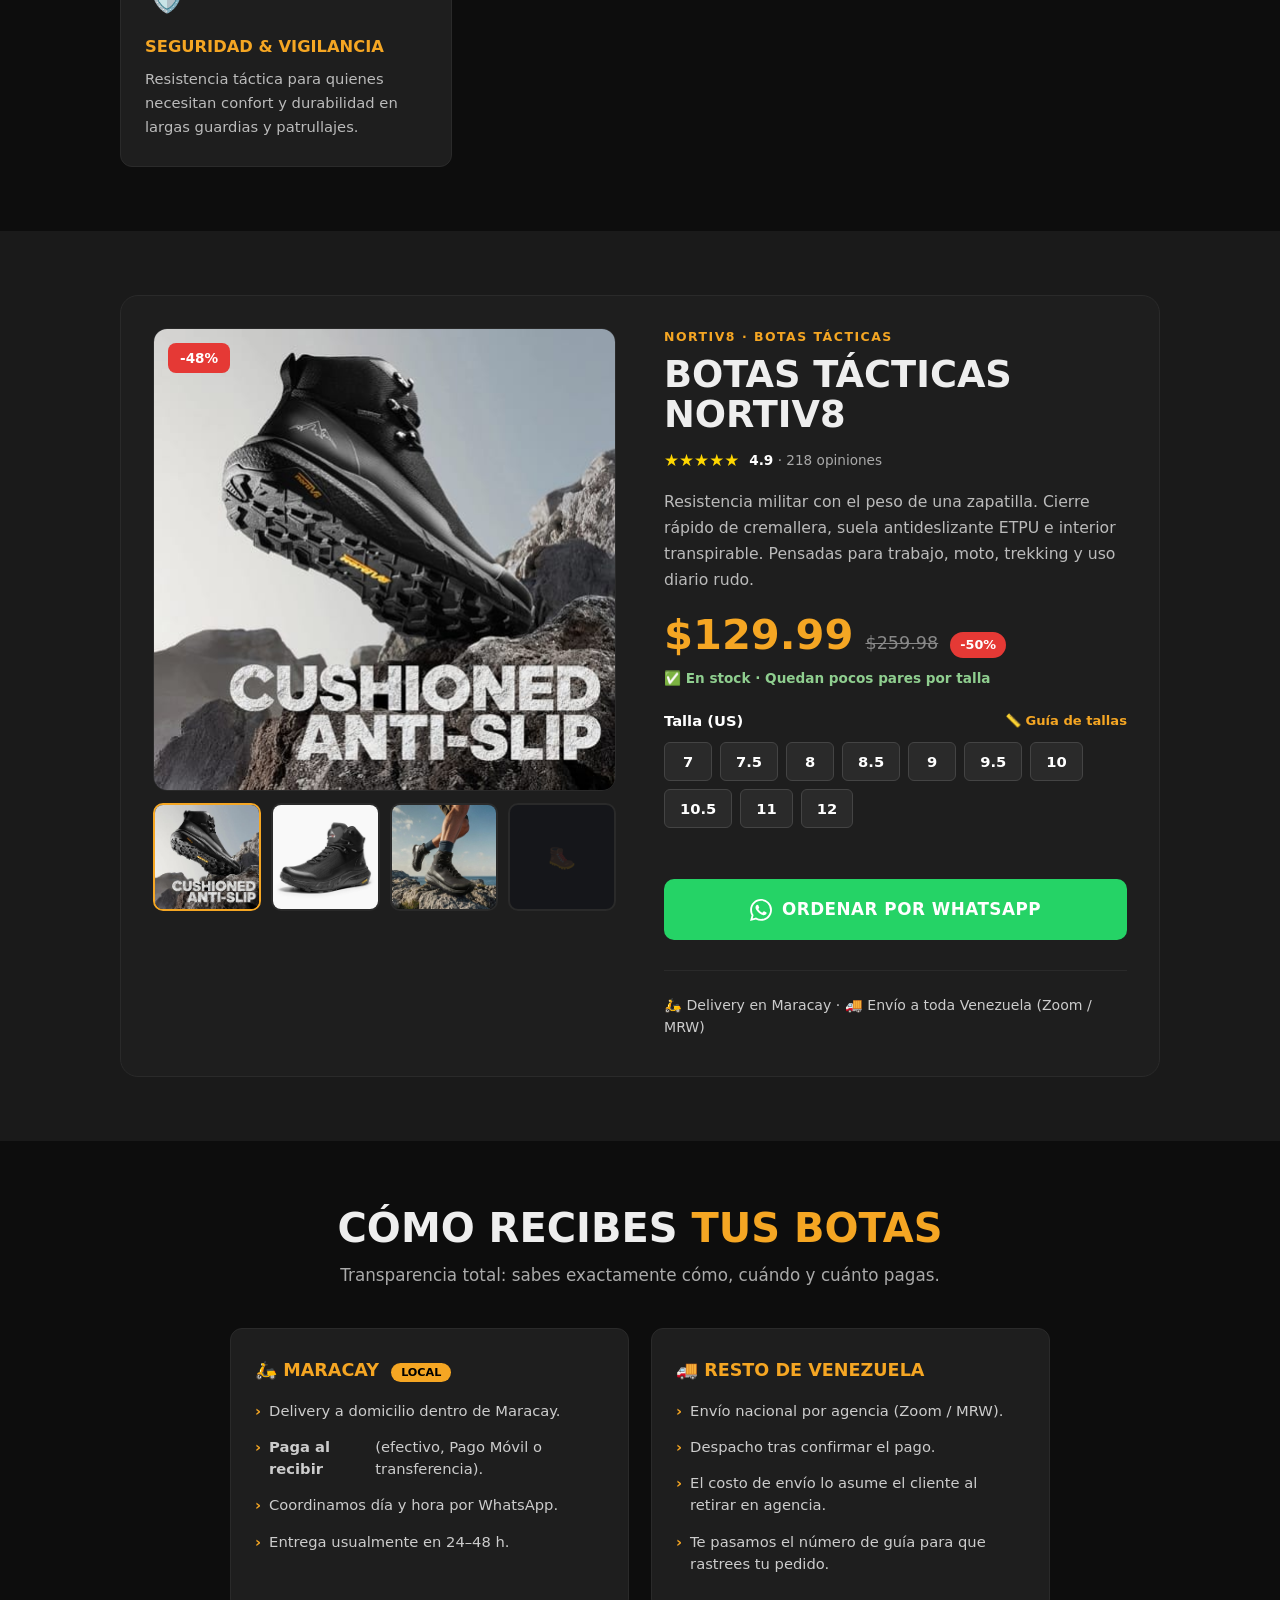
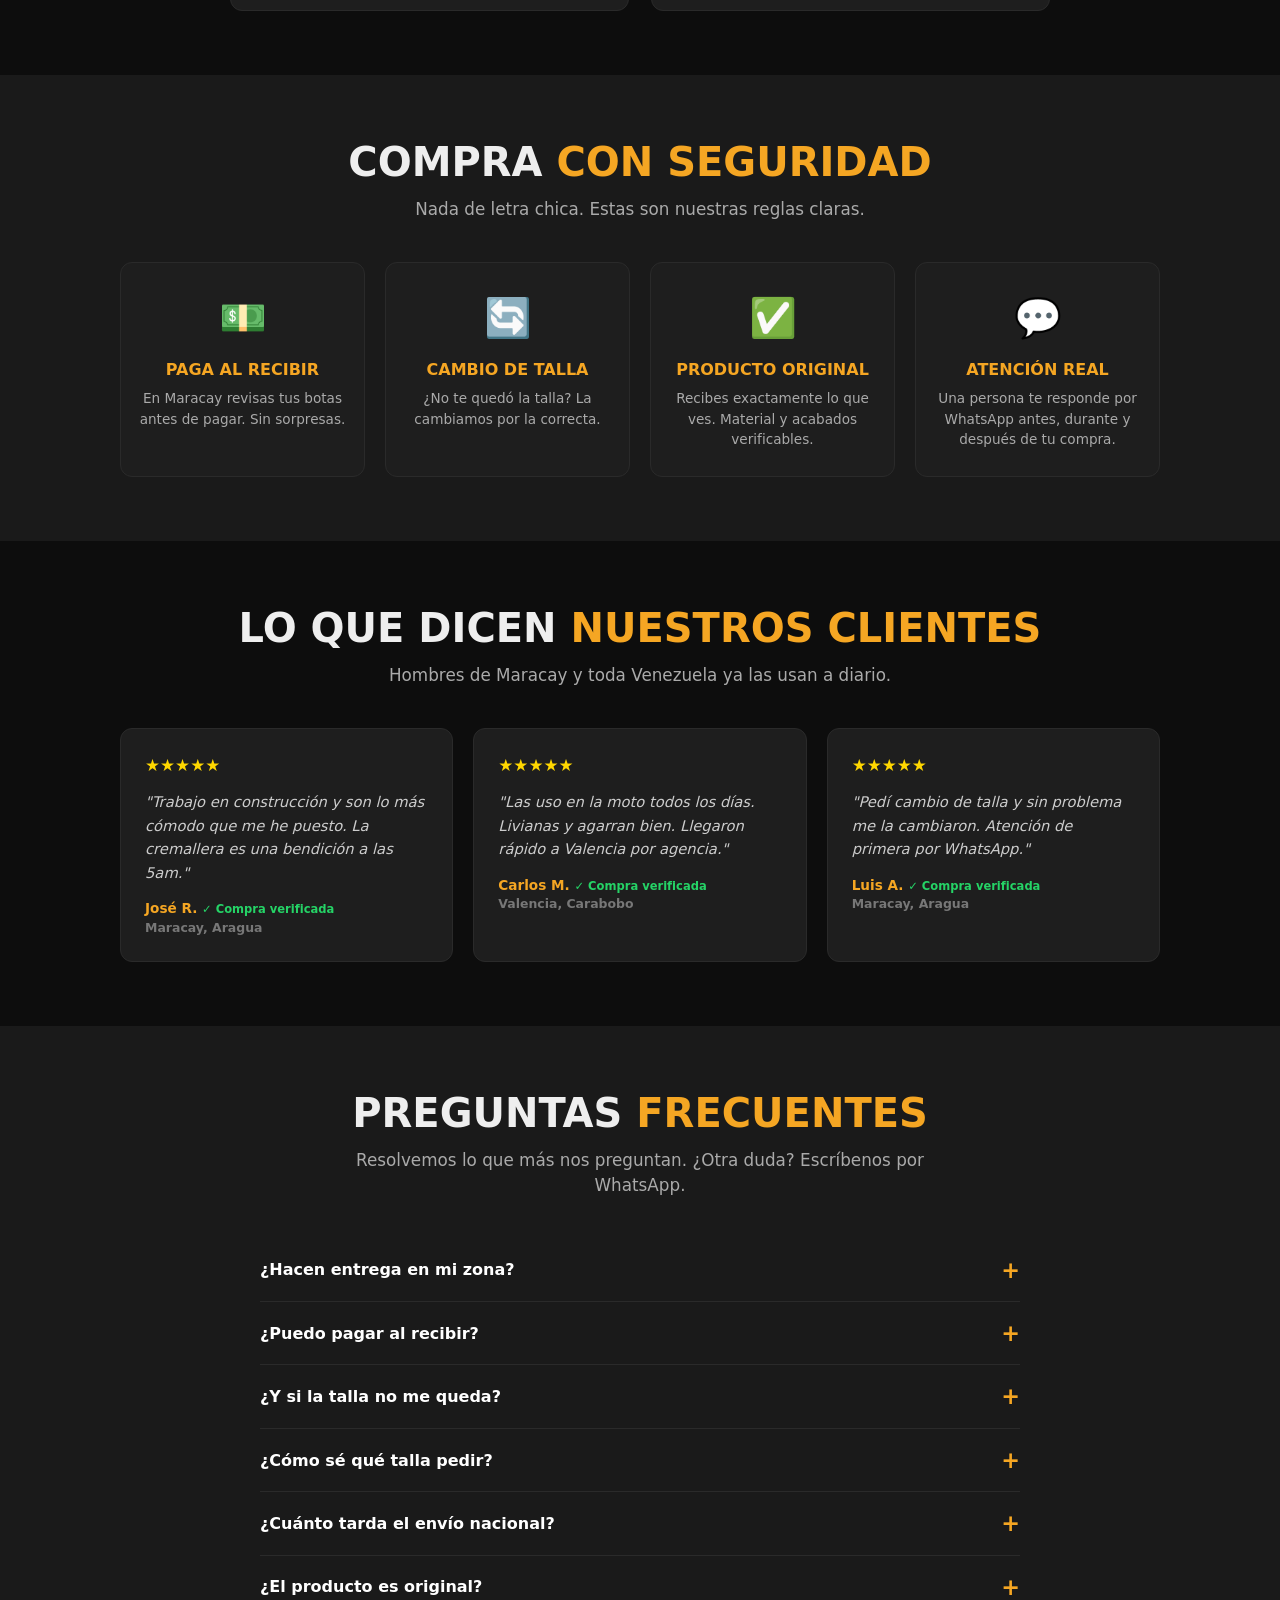
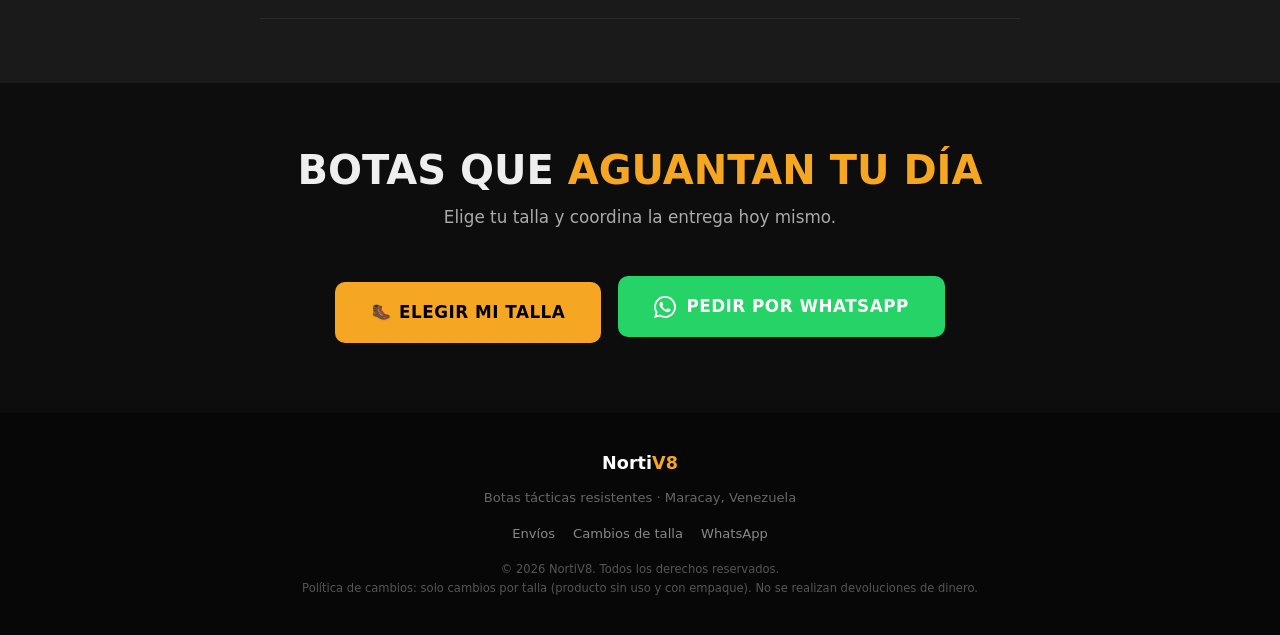
==== commit abe83e79: "Tarjetas de features con contenedor multimedia premium - Cada tarjeta inicia con zona de imagen/vide" ====
--- a/index.html
+++ b/index.html
@@ -101,36 +101,66 @@
       <h2 class="section-title">NortiV8: <span>Confort Extremo,</span> Máxima Tracción</h2>
       <p class="section-sub">Tracción garantizada. Soporte constante. Resistencia todoterreno. Te las pones en segundos.</p>
 
+      <!--
+        MULTIMEDIA: cada tarjeta usa <img>. Para usar VIDEO premium, reemplaza el <img ...>
+        por: <video autoplay loop muted playsinline poster="assets/img/feature-1.jpg">
+               <source src="assets/video/feature-1.mp4" type="video/mp4"></video>
+        Sube tus archivos a assets/img/feature-1.jpg ... feature-6.jpg (o .mp4 en assets/video/).
+      -->
       <div class="features-grid">
-        <div class="feature-card">
-          <div class="feat-icon">⚡</div>
-          <h3>Ultra Ligera – Suela ETPU</h3>
-          <p>Suela de <strong>ETPU ligera y reactiva</strong> que absorbe el impacto en cada paso, reduciendo tensión en pies, rodillas y caderas. Adiós al cansancio de las botas pesadas.</p>
-        </div>
-        <div class="feature-card">
-          <div class="feat-icon">🔒</div>
-          <h3>Cierre Rápido con Cremallera</h3>
-          <p>Póntelas y quítatelas <strong>sin deshacer cordones</strong>. Cremallera de alta durabilidad. Ideal para quien necesita practicidad y rapidez.</p>
-        </div>
-        <div class="feature-card">
-          <div class="feat-icon">🏔️</div>
-          <h3>Resistente al Agua – Oxford</h3>
-          <p>Parte superior en <strong>tela Oxford duradera</strong> que soporta uso continuo: seguridad, patrullaje, motocicleta, construcción y outdoor.</p>
-        </div>
-        <div class="feature-card">
-          <div class="feat-icon">🦵</div>
-          <h3>Agarre Antideslizante</h3>
-          <p>Suela diseñada para <strong>estabilidad total</strong> en superficies mojadas, con aceite, tierra o lodo. Cada paso firme y seguro.</p>
-        </div>
-        <div class="feature-card">
-          <div class="feat-icon">🕐</div>
-          <h3>Comodidad de Jornada Larga</h3>
-          <p>Plantilla acolchada removible y suela amortiguada. Pensadas para <strong>trabajos que exigen estar de pie todo el día</strong>.</p>
-        </div>
-        <div class="feature-card">
-          <div class="feat-icon">💨</div>
-          <h3>Ventilación Transpirable</h3>
-          <p>Malla interna de <strong>tejido transpirable</strong> que deja circular el aire. Tu pie se mantiene fresco y seco toda la jornada.</p>
+        <div class="feature-card feature-card--media">
+          <div class="feature-media" data-emoji="⚡">
+            <img src="assets/img/feature-1.jpg" alt="Suela ETPU ultra ligera" loading="lazy" onerror="this.style.display='none'">
+          </div>
+          <div class="feature-body">
+            <h3>ULTRA LIGERA – SUELA ETPU</h3>
+            <p>Suela de <strong>ETPU ligera y reactiva</strong> que absorbe el impacto en cada paso, reduciendo tensión en pies, rodillas y caderas. Adiós al cansancio de las botas pesadas.</p>
+          </div>
+        </div>
+        <div class="feature-card feature-card--media">
+          <div class="feature-media" data-emoji="🔒">
+            <img src="assets/img/feature-2.jpg" alt="Cierre rápido con cremallera" loading="lazy" onerror="this.style.display='none'">
+          </div>
+          <div class="feature-body">
+            <h3>CIERRE RÁPIDO CON CREMALLERA</h3>
+            <p>Póntelas y quítatelas <strong>sin deshacer cordones</strong>. Cremallera de alta durabilidad. Ideal para quien necesita practicidad y rapidez.</p>
+          </div>
+        </div>
+        <div class="feature-card feature-card--media">
+          <div class="feature-media" data-emoji="🏔️">
+            <img src="assets/img/feature-3.jpg" alt="Tela Oxford resistente al agua" loading="lazy" onerror="this.style.display='none'">
+          </div>
+          <div class="feature-body">
+            <h3>RESISTENTE AL AGUA – OXFORD</h3>
+            <p>Parte superior en <strong>tela Oxford duradera</strong> que soporta uso continuo: seguridad, patrullaje, motocicleta, construcción y outdoor.</p>
+          </div>
+        </div>
+        <div class="feature-card feature-card--media">
+          <div class="feature-media" data-emoji="🦵">
+            <img src="assets/img/feature-4.jpg" alt="Suela antideslizante" loading="lazy" onerror="this.style.display='none'">
+          </div>
+          <div class="feature-body">
+            <h3>AGARRE ANTIDESLIZANTE</h3>
+            <p>Suela diseñada para <strong>estabilidad total</strong> en superficies mojadas, con aceite, tierra o lodo. Cada paso firme y seguro.</p>
+          </div>
+        </div>
+        <div class="feature-card feature-card--media">
+          <div class="feature-media" data-emoji="🕐">
+            <img src="assets/img/feature-5.jpg" alt="Plantilla acolchada para jornadas largas" loading="lazy" onerror="this.style.display='none'">
+          </div>
+          <div class="feature-body">
+            <h3>COMODIDAD DE JORNADA LARGA</h3>
+            <p>Plantilla acolchada removible y suela amortiguada. Pensadas para <strong>trabajos que exigen estar de pie todo el día</strong>.</p>
+          </div>
+        </div>
+        <div class="feature-card feature-card--media">
+          <div class="feature-media" data-emoji="💨">
+            <img src="assets/img/feature-6.jpg" alt="Malla transpirable interna" loading="lazy" onerror="this.style.display='none'">
+          </div>
+          <div class="feature-body">
+            <h3>VENTILACIÓN TRANSPIRABLE</h3>
+            <p>Malla interna de <strong>tejido transpirable</strong> que deja circular el aire. Tu pie se mantiene fresco y seco toda la jornada.</p>
+          </div>
         </div>
       </div>
     </div>
--- a/assets/css/styles.css
+++ b/assets/css/styles.css
@@ -249,7 +249,7 @@
   padding: 28px 24px;
   transition: border-color 0.25s, transform 0.25s;
 }
-.feature-card:hover { border-color: var(--naranja); transform: translateY(-3px); }
+.feature-card:hover { border-color: var(--naranja); transform: translateY(-4px); box-shadow: 0 12px 30px rgba(0,0,0,0.35); }
 .feature-card .feat-icon { font-size: 2.2rem; margin-bottom: 14px; }
 .feature-card h3 {
   font-size: 1.02rem;
@@ -259,6 +259,38 @@
   margin-bottom: 8px;
 }
 .feature-card p { font-size: 0.92rem; color: #bbb; line-height: 1.6; }
+
+/* --- Tarjetas con multimedia --- */
+.feature-card--media { padding: 0; overflow: hidden; }
+.feature-media {
+  position: relative;
+  aspect-ratio: 16 / 10;
+  background: linear-gradient(135deg, #242424 0%, #161616 100%);
+  display: flex;
+  align-items: center;
+  justify-content: center;
+  overflow: hidden;
+}
+/* placeholder mientras no haya foto/clip: muestra el emoji de la tarjeta */
+.feature-media::before {
+  content: attr(data-emoji);
+  font-size: 3rem;
+  opacity: 0.28;
+}
+.feature-media img,
+.feature-media video {
+  position: absolute;
+  inset: 0;
+  width: 100%;
+  height: 100%;
+  object-fit: cover;
+  display: block;
+  transition: transform 0.45s ease;
+}
+.feature-card--media:hover .feature-media img,
+.feature-card--media:hover .feature-media video { transform: scale(1.06); }
+.feature-body { padding: 22px 24px 26px; }
+.feature-body h3 { margin-bottom: 8px; }
 
 /* ===== BENEFICIOS ===== */
 .beneficios-list { list-style: none; max-width: 760px; margin: 0 auto; }
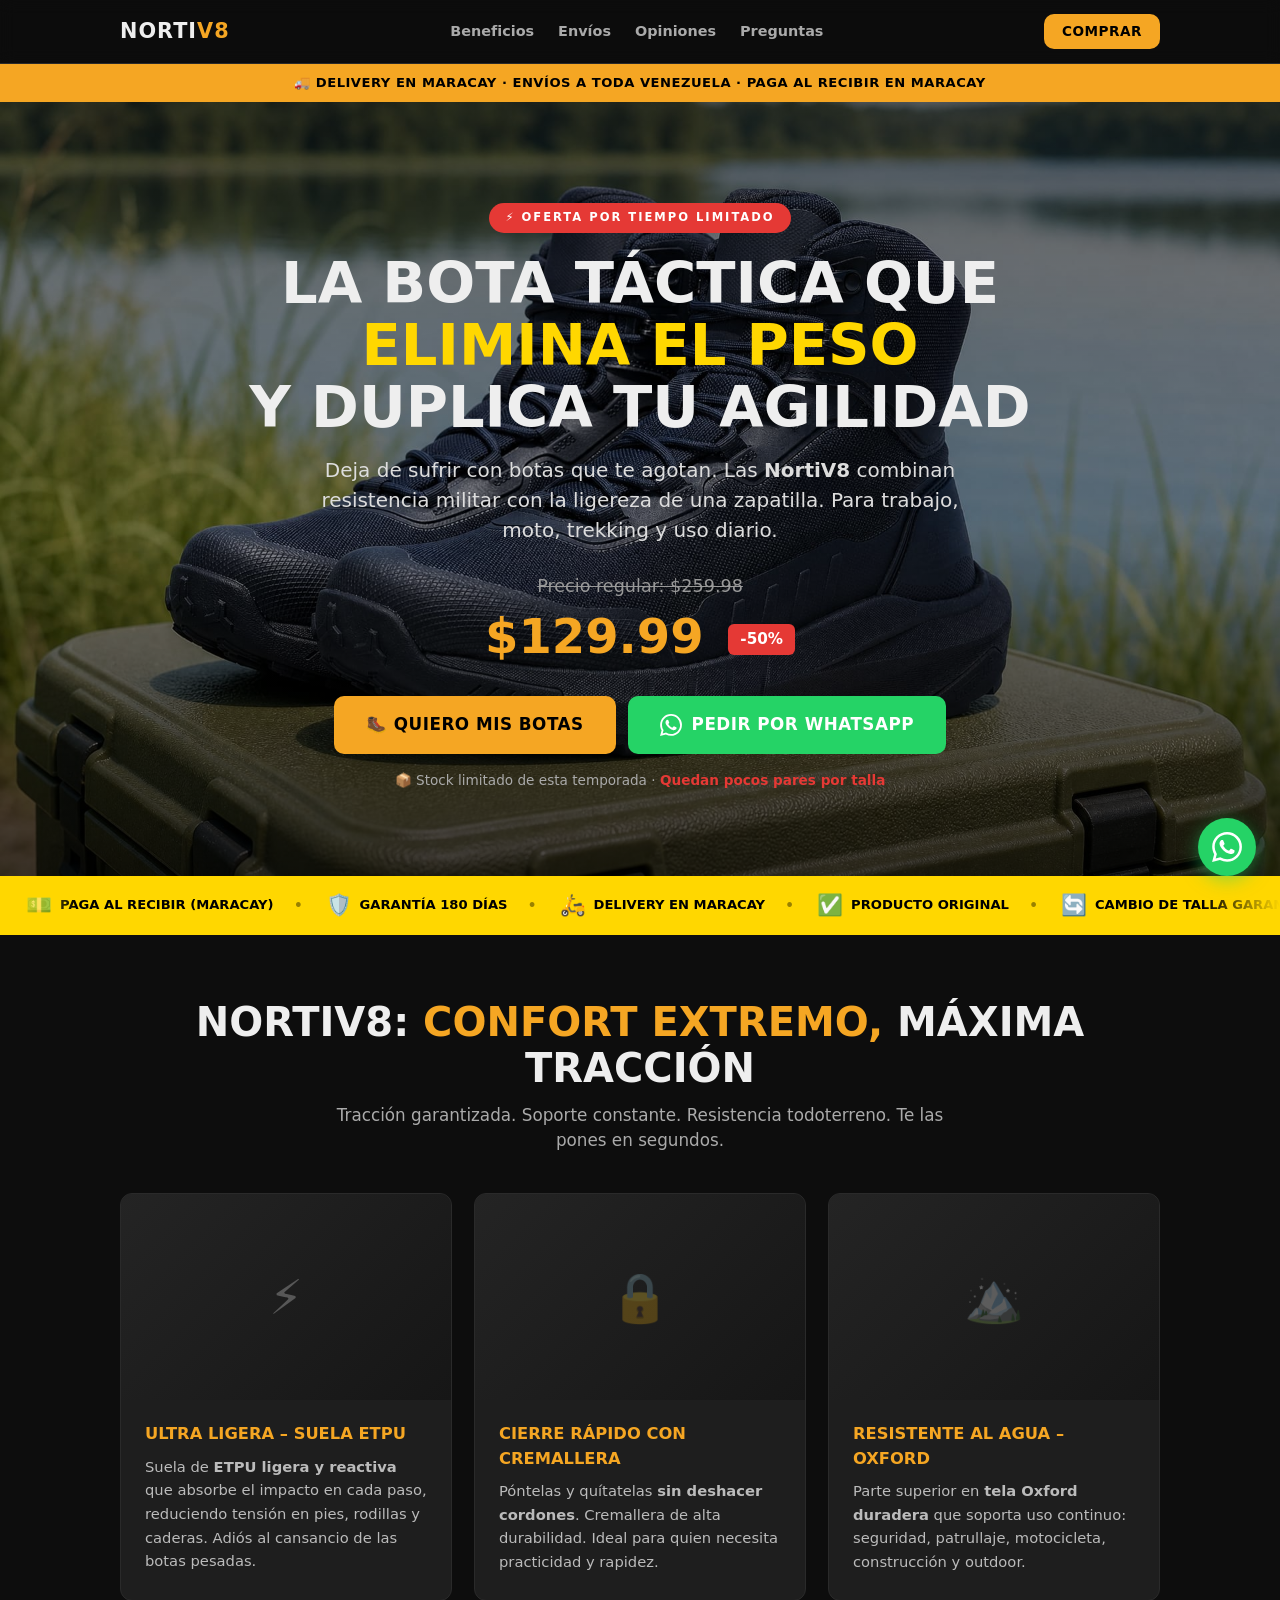
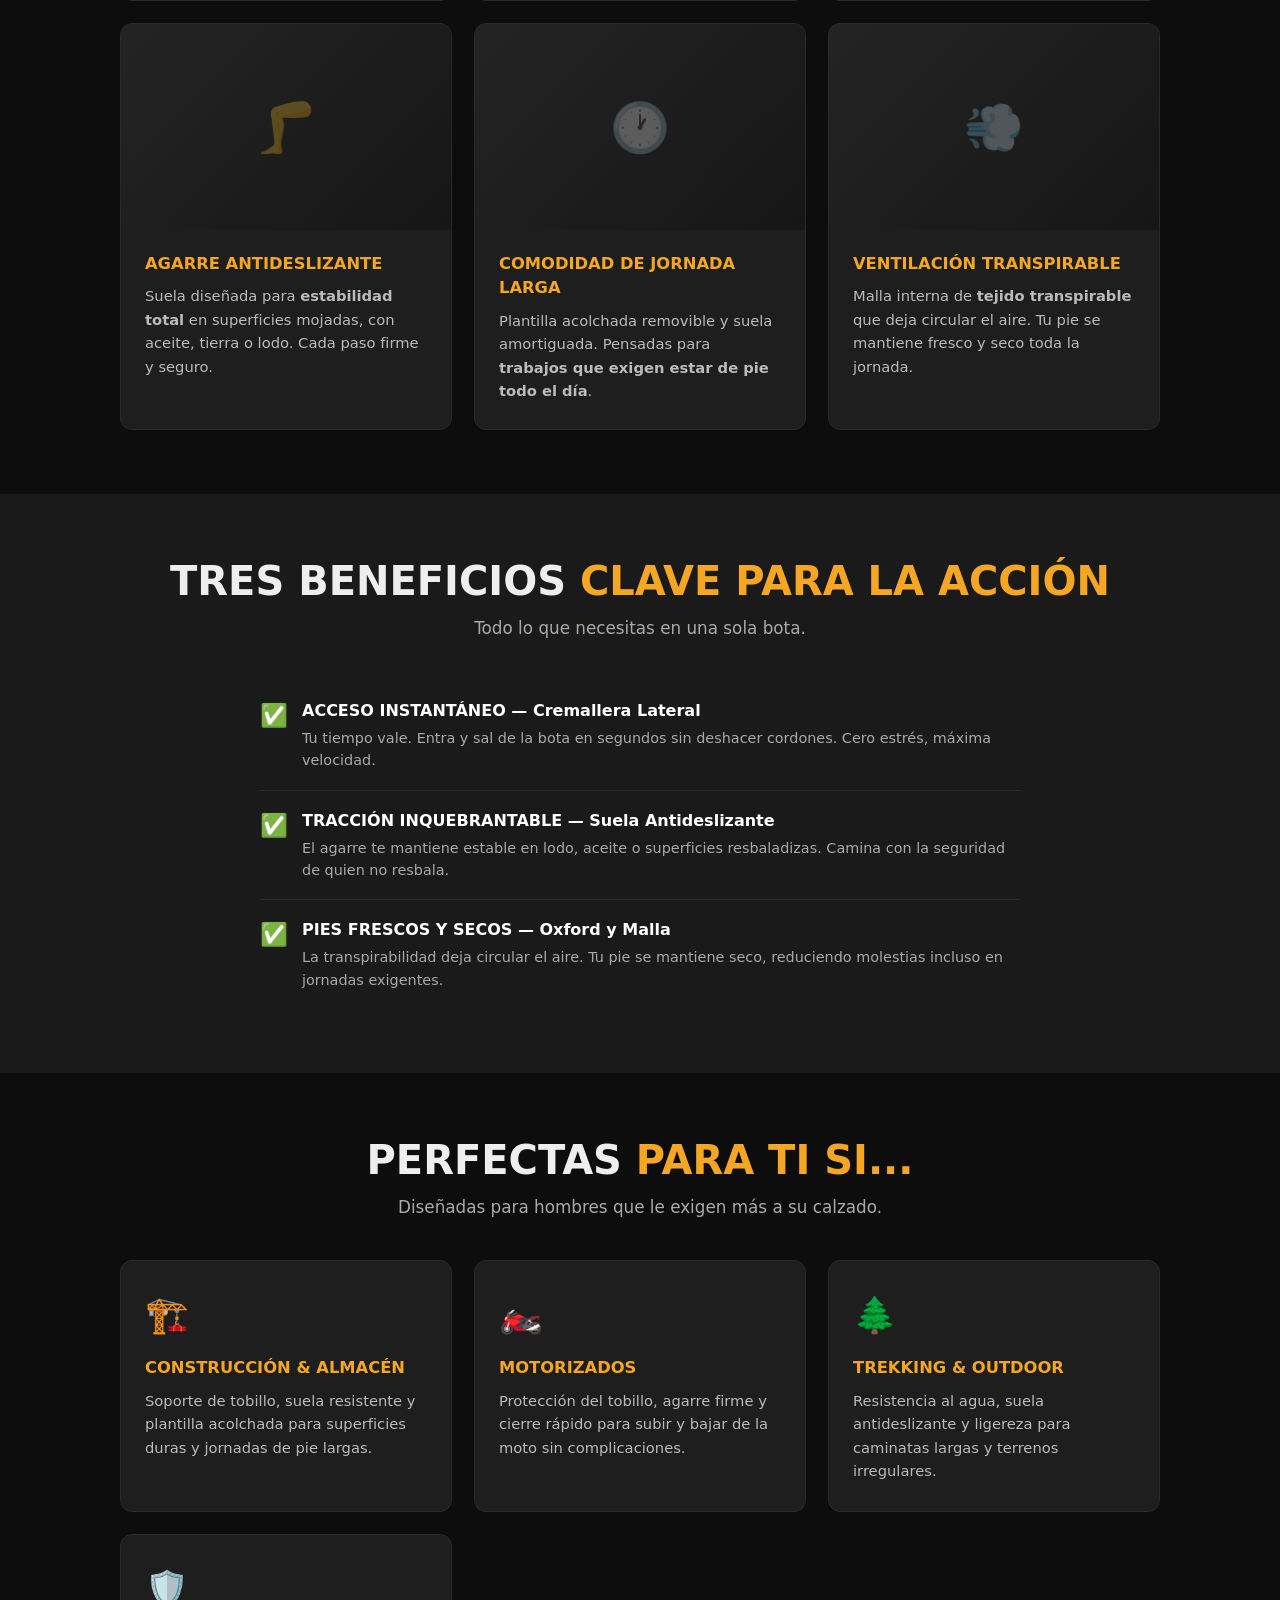
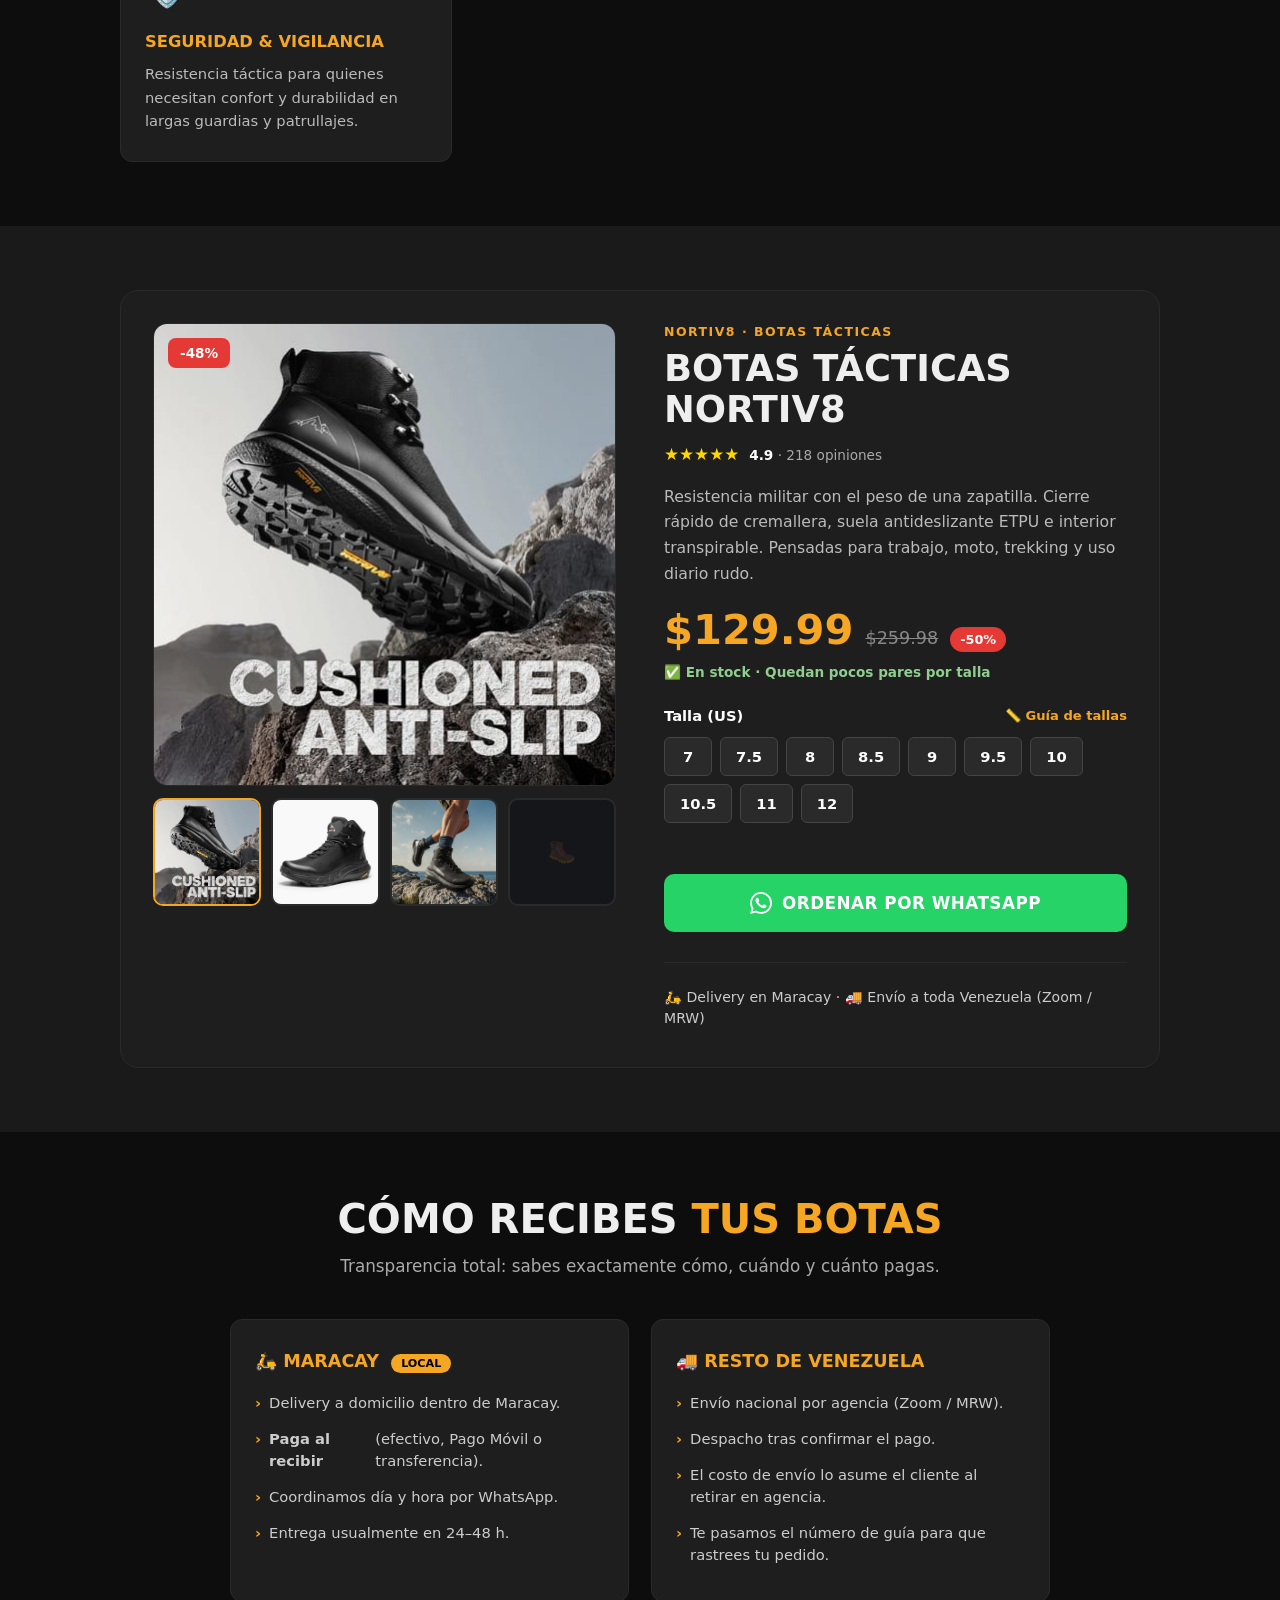
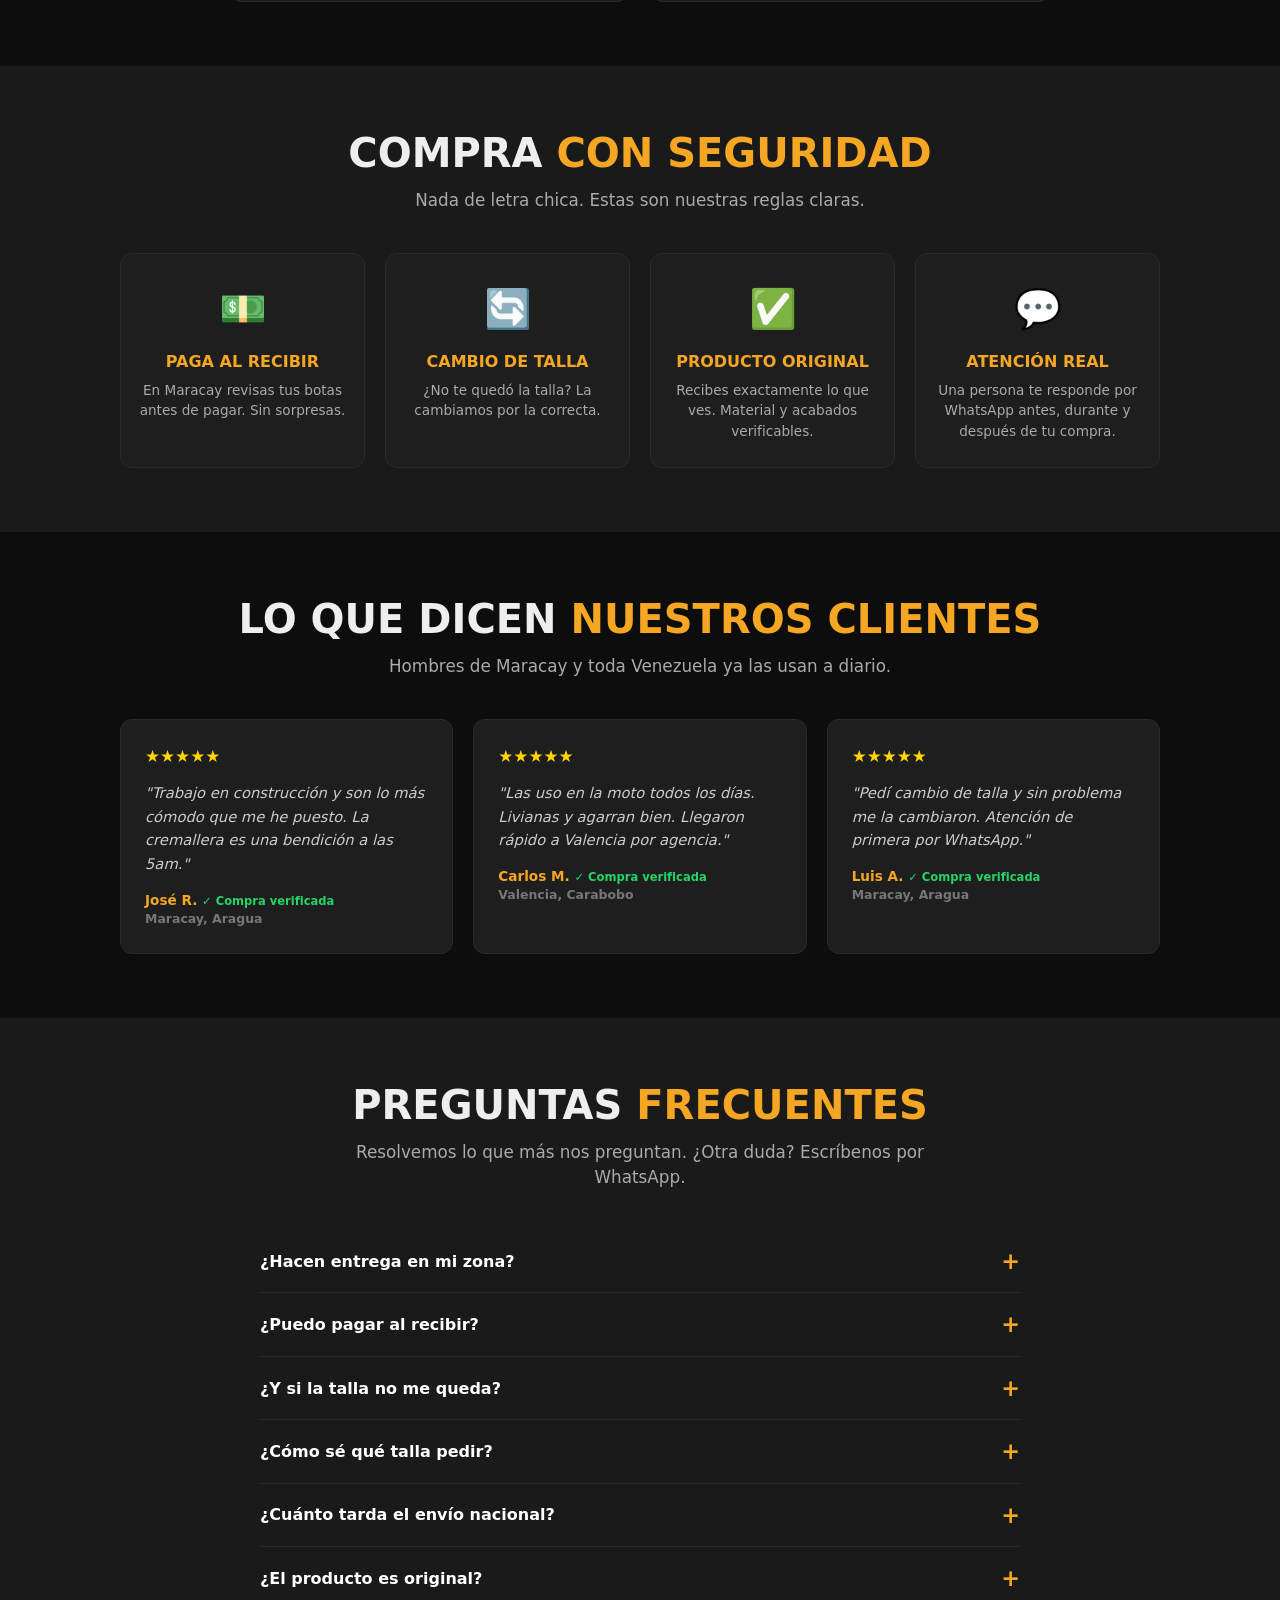
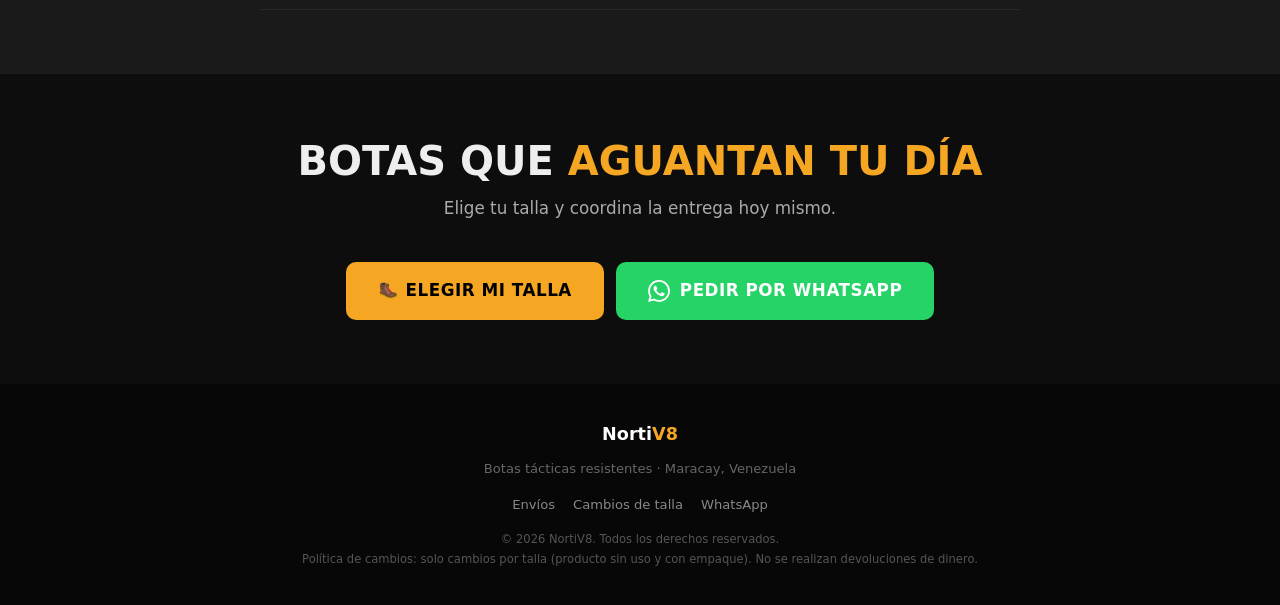
==== commit 83f805b2: "Arregla botones: alineados, sin cortarse en dos líneas, tipografía adaptativa - .btn con white-space" ====
--- a/index.html
+++ b/index.html
@@ -64,7 +64,7 @@
       <span class="actual">$129.99 <span class="descuento-badge">-50%</span></span>
     </div>
 
-    <div>
+    <div class="cta-group">
       <a href="#order" class="btn btn-primary">🥾 Quiero mis botas</a>
       <a href="#" class="btn btn-whatsapp" data-wa data-wa-text="Hola, quiero ordenar mis Botas NortiV8.">
         <svg viewBox="0 0 24 24"><path d="M17.472 14.382c-.297-.149-1.758-.867-2.03-.967-.273-.099-.471-.148-.67.15-.197.297-.767.966-.94 1.164-.173.199-.347.223-.644.075-.297-.15-1.255-.463-2.39-1.475-.883-.788-1.48-1.761-1.653-2.059-.173-.297-.018-.458.13-.606.134-.133.298-.347.446-.52.149-.174.198-.298.298-.497.099-.198.05-.371-.025-.52-.075-.149-.669-1.612-.916-2.207-.242-.579-.487-.5-.669-.51-.173-.008-.371-.01-.57-.01-.198 0-.52.074-.792.372-.272.297-1.04 1.016-1.04 2.479 0 1.462 1.065 2.875 1.213 3.074.149.198 2.096 3.2 5.077 4.487.709.306 1.262.489 1.694.625.712.227 1.36.195 1.871.118.571-.085 1.758-.719 2.006-1.413.248-.694.248-1.289.173-1.413-.074-.124-.272-.198-.57-.347m-5.421 7.403h-.004a9.87 9.87 0 01-5.031-1.378l-.361-.214-3.741.982.998-3.648-.235-.374a9.86 9.86 0 01-1.51-5.26c.001-5.45 4.436-9.884 9.888-9.884 2.64 0 5.122 1.03 6.988 2.898a9.825 9.825 0 012.893 6.994c-.003 5.45-4.437 9.884-9.885 9.884m8.413-18.297A11.815 11.815 0 0012.05 0C5.495 0 .16 5.335.157 11.892c0 2.096.547 4.142 1.588 5.945L.057 24l6.305-1.654a11.882 11.882 0 005.683 1.448h.005c6.554 0 11.89-5.335 11.893-11.893a11.821 11.821 0 00-3.48-8.413z"/></svg>
@@ -428,11 +428,13 @@
     <div class="container">
       <h2 class="section-title">Botas que <span>Aguantan tu Día</span></h2>
       <p class="section-sub">Elige tu talla y coordina la entrega hoy mismo.</p>
+      <div class="cta-group">
       <a href="#order" class="btn btn-primary">🥾 Elegir mi talla</a>
       <a href="#" class="btn btn-whatsapp" data-wa data-wa-text="Hola, quiero ordenar mis Botas NortiV8.">
         <svg viewBox="0 0 24 24"><path d="M17.472 14.382c-.297-.149-1.758-.867-2.03-.967-.273-.099-.471-.148-.67.15-.197.297-.767.966-.94 1.164-.173.199-.347.223-.644.075-.297-.15-1.255-.463-2.39-1.475-.883-.788-1.48-1.761-1.653-2.059-.173-.297-.018-.458.13-.606.134-.133.298-.347.446-.52.149-.174.198-.298.298-.497.099-.198.05-.371-.025-.52-.075-.149-.669-1.612-.916-2.207-.242-.579-.487-.5-.669-.51-.173-.008-.371-.01-.57-.01-.198 0-.52.074-.792.372-.272.297-1.04 1.016-1.04 2.479 0 1.462 1.065 2.875 1.213 3.074.149.198 2.096 3.2 5.077 4.487.709.306 1.262.489 1.694.625.712.227 1.36.195 1.871.118.571-.085 1.758-.719 2.006-1.413.248-.694.248-1.289.173-1.413-.074-.124-.272-.198-.57-.347m-5.421 7.403h-.004a9.87 9.87 0 01-5.031-1.378l-.361-.214-3.741.982.998-3.648-.235-.374a9.86 9.86 0 01-1.51-5.26c.001-5.45 4.436-9.884 9.888-9.884 2.64 0 5.122 1.03 6.988 2.898a9.825 9.825 0 012.893 6.994c-.003 5.45-4.437 9.884-9.885 9.884m8.413-18.297A11.815 11.815 0 0012.05 0C5.495 0 .16 5.335.157 11.892c0 2.096.547 4.142 1.588 5.945L.057 24l6.305-1.654a11.882 11.882 0 005.683 1.448h.005c6.554 0 11.89-5.335 11.893-11.893a11.821 11.821 0 00-3.48-8.413z"/></svg>
         Pedir por WhatsApp
       </a>
+      </div>
     </div>
   </section>
 
--- a/assets/css/styles.css
+++ b/assets/css/styles.css
@@ -72,12 +72,15 @@
   font-weight: 900;
   text-transform: uppercase;
   letter-spacing: 0.5px;
-  padding: 18px 36px;
+  padding: 18px 32px;
   border-radius: 10px;
   border: none;
   cursor: pointer;
   transition: transform 0.15s ease, box-shadow 0.15s ease, background 0.15s ease;
   margin: 6px;
+  white-space: nowrap;          /* nunca parte el texto en dos líneas */
+  line-height: 1.1;
+  text-align: center;
 }
 .btn:active { transform: translateY(1px); }
 .btn-primary { background: var(--naranja); color: #000; }
@@ -86,6 +89,33 @@
 .btn-whatsapp:hover { transform: translateY(-2px); box-shadow: 0 8px 24px rgba(37,211,102,0.35); }
 .btn-whatsapp svg { width: 22px; height: 22px; fill: currentColor; }
 .btn-block { width: 100%; margin: 8px 0; }
+.btn-block svg { flex-shrink: 0; }
+
+/* Grupo de CTAs: alineados y del mismo alto */
+.cta-group {
+  display: flex;
+  flex-wrap: wrap;
+  gap: 12px;
+  justify-content: center;
+  align-items: stretch;
+}
+.cta-group .btn { margin: 0; }
+
+/* En móvil: apilados, mismo ancho, sin cortarse */
+@media (max-width: 560px) {
+  .cta-group { flex-direction: column; align-items: stretch; width: 100%; max-width: 380px; margin: 0 auto; }
+  .cta-group .btn { width: 100%; }
+  .cta-group .btn,
+  .btn-block {
+    font-size: 0.98rem;
+    letter-spacing: 0.3px;
+    padding: 16px 18px;
+  }
+}
+@media (max-width: 360px) {
+  .cta-group .btn,
+  .btn-block { font-size: 0.9rem; padding: 15px 14px; gap: 8px; }
+}
 
 /* ===== HEADER / NAV ===== */
 .site-header {
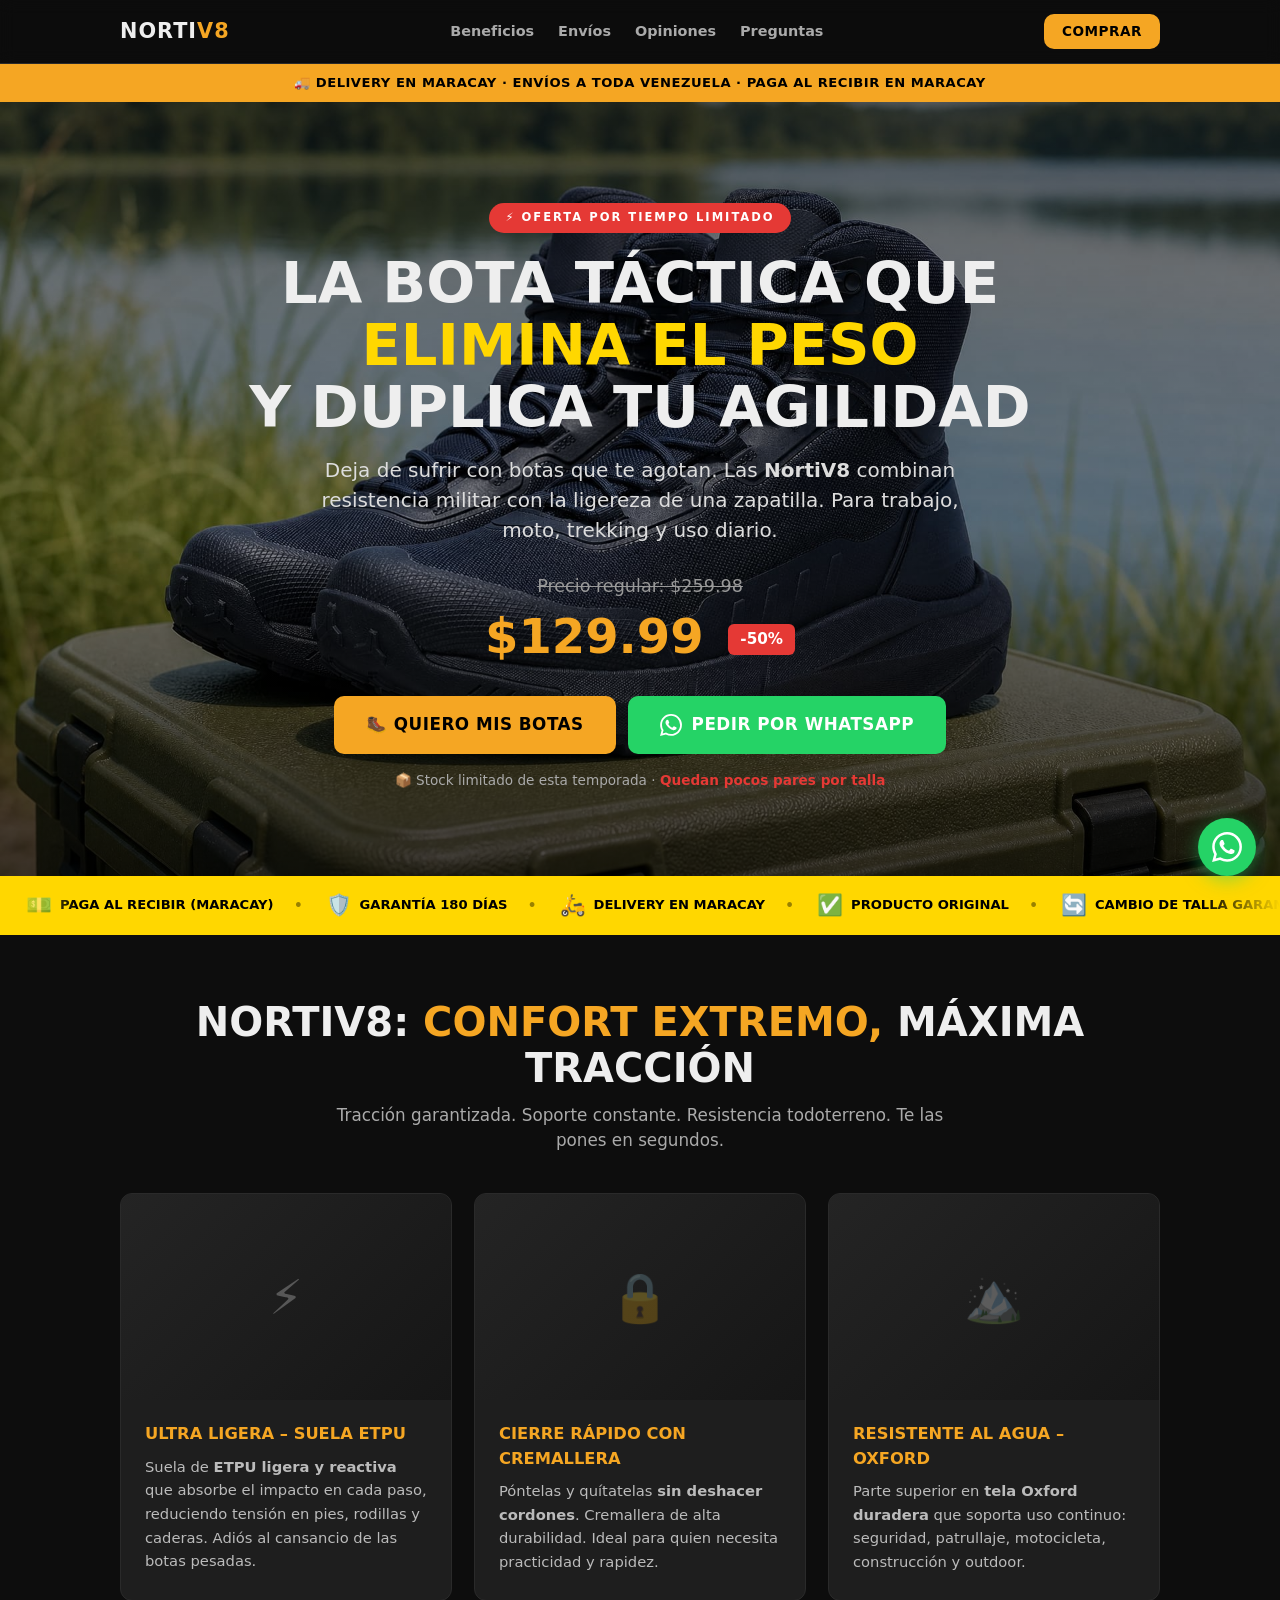
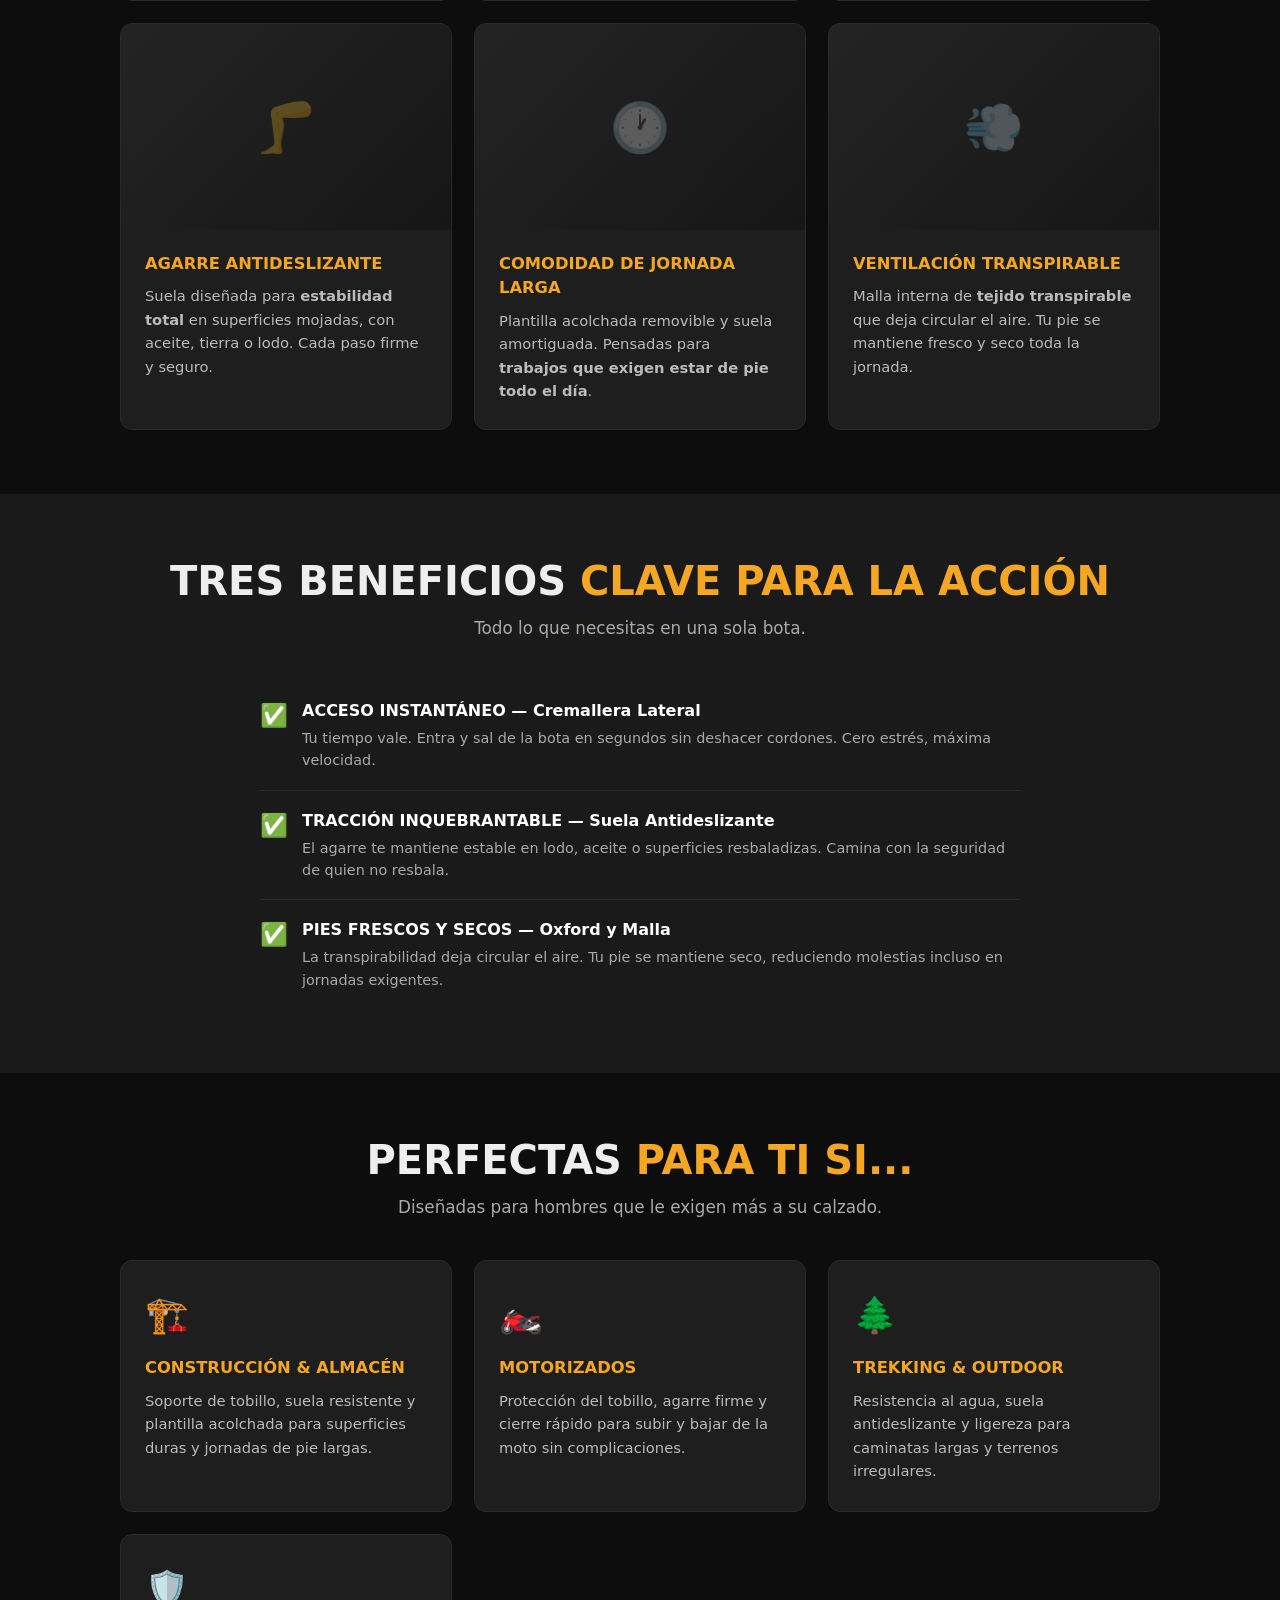
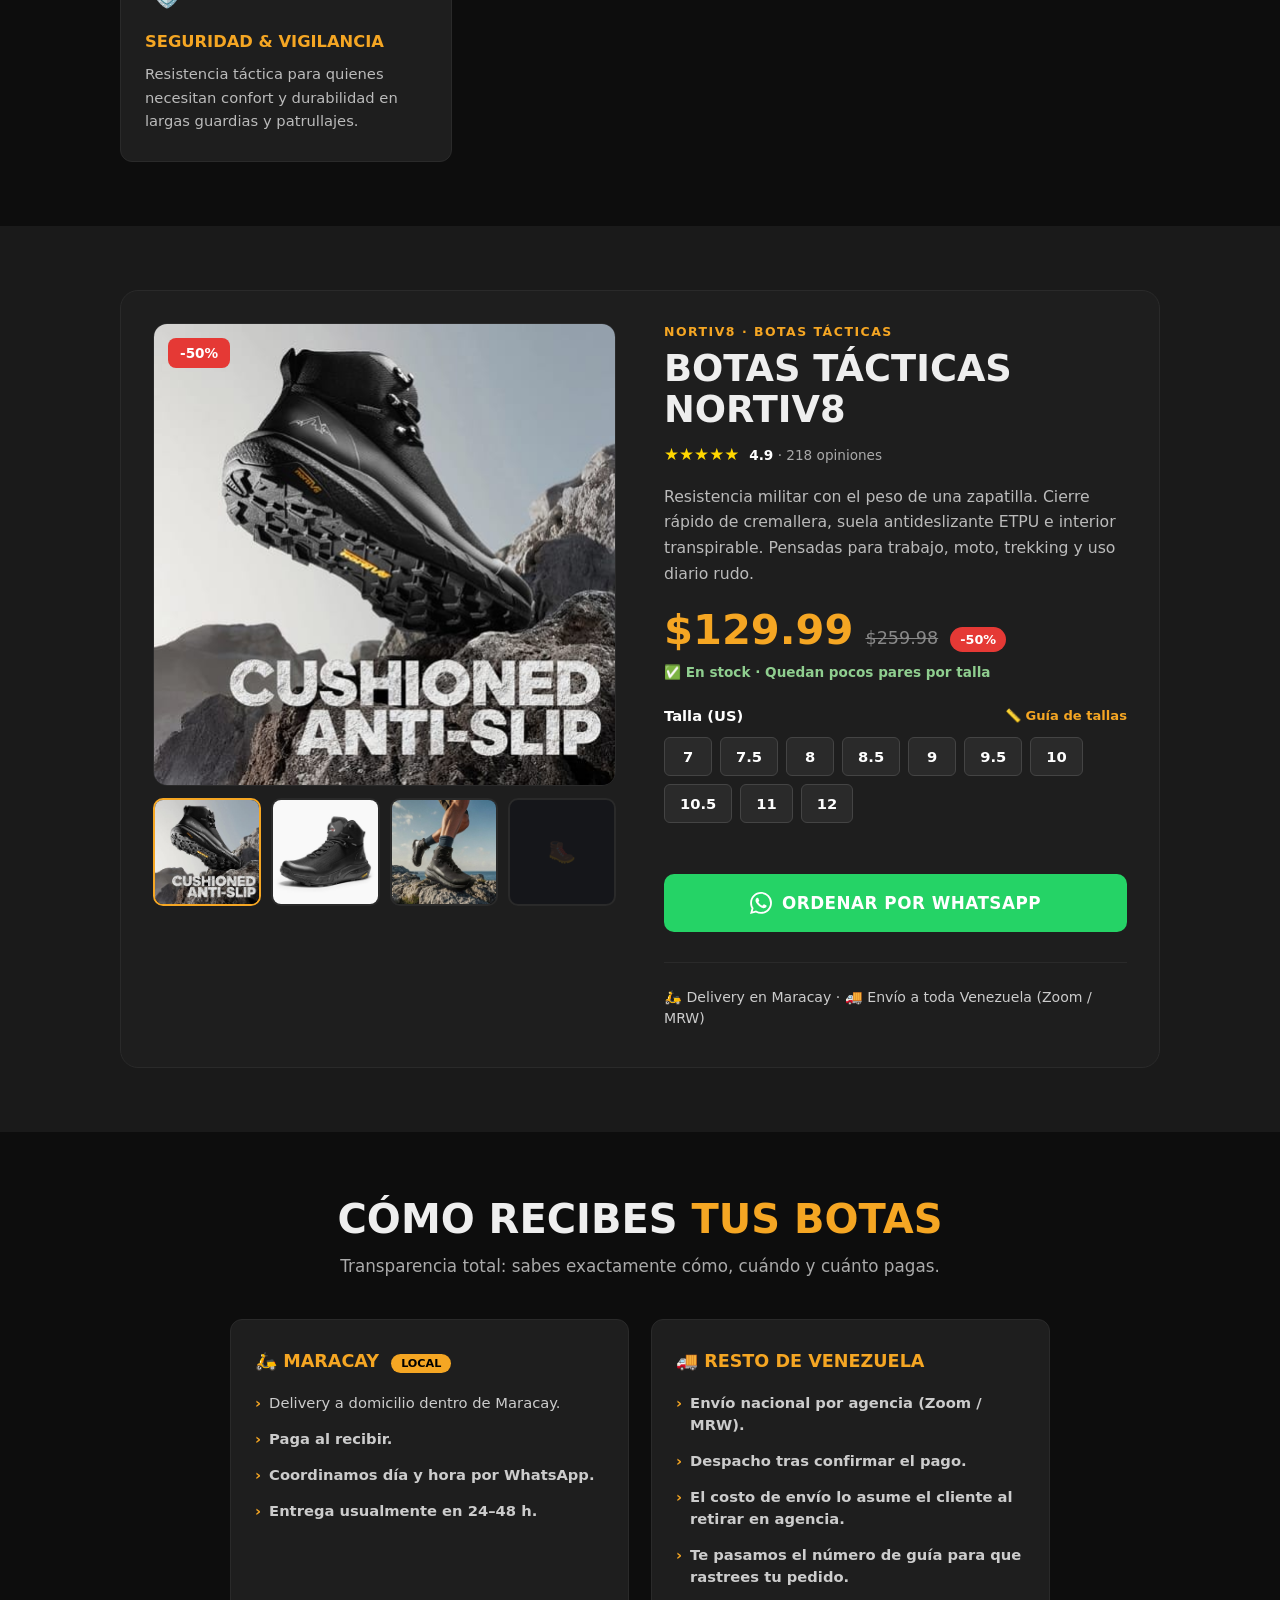
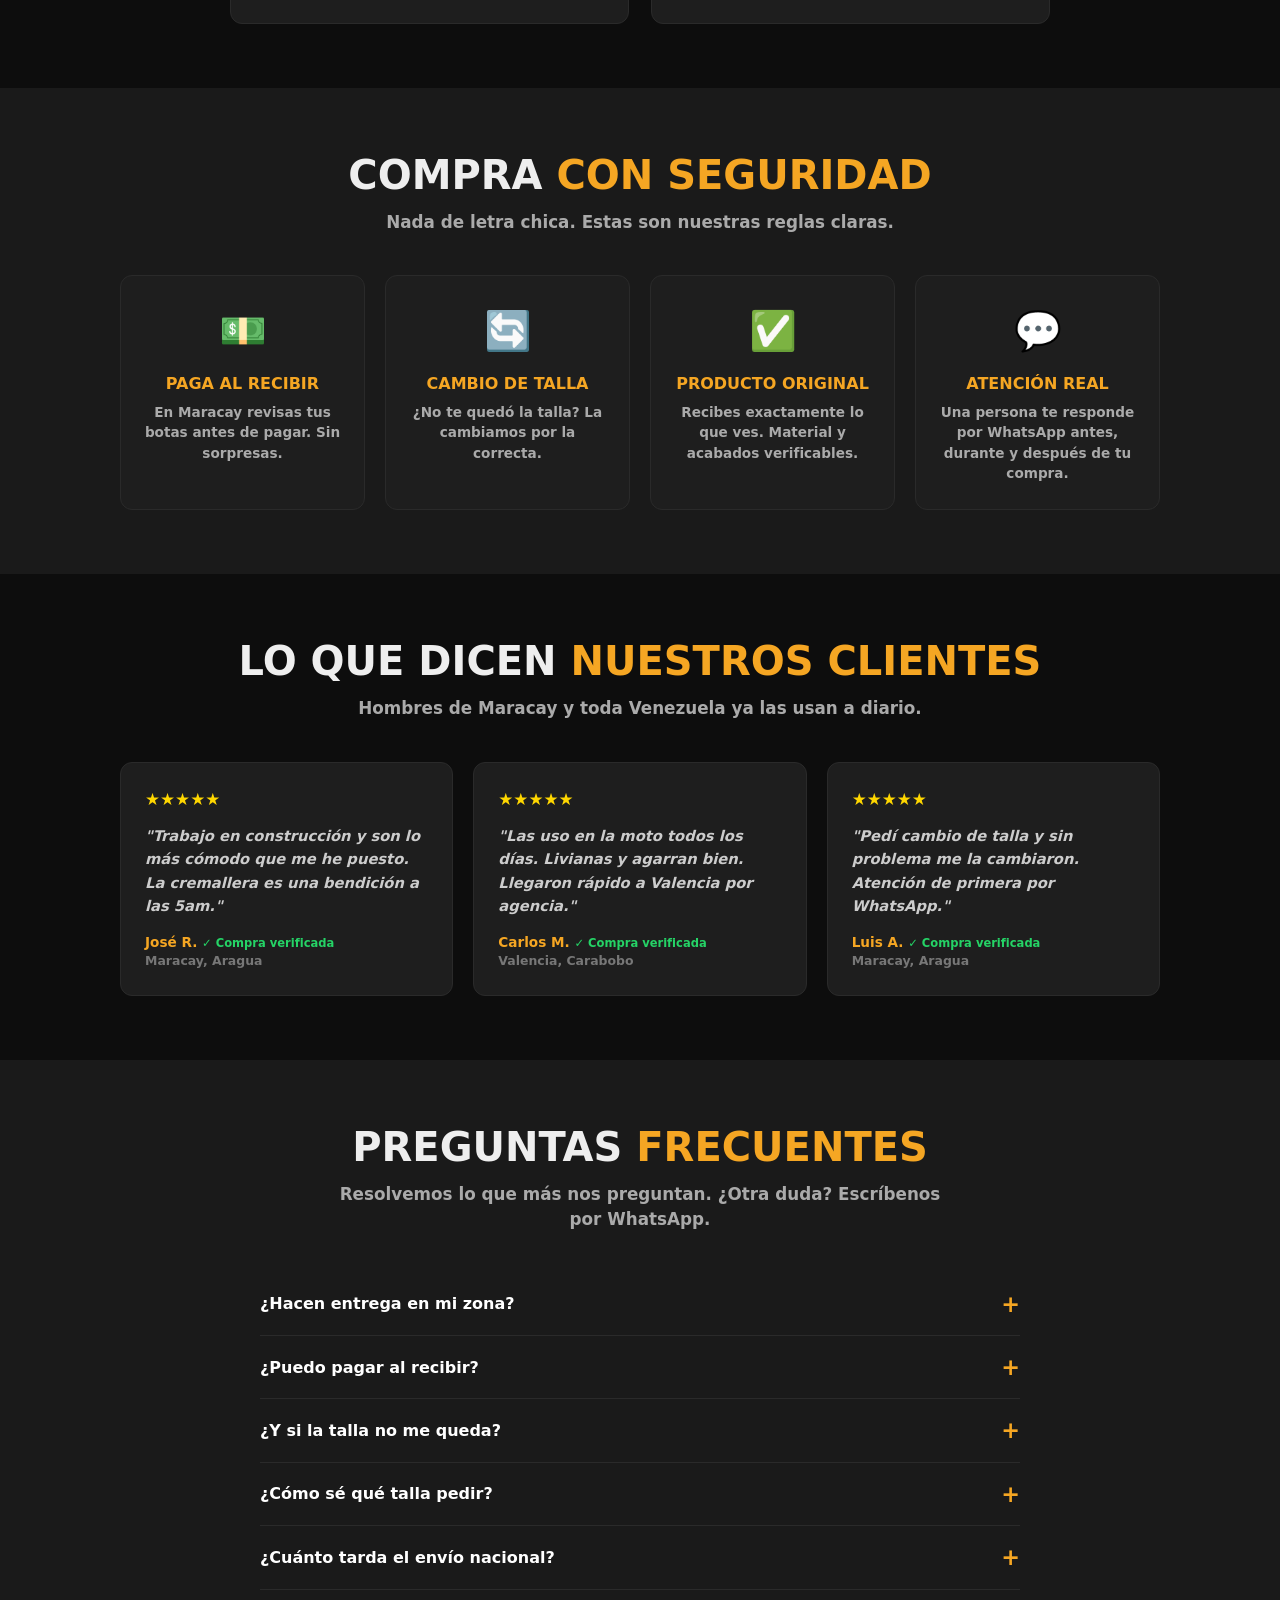
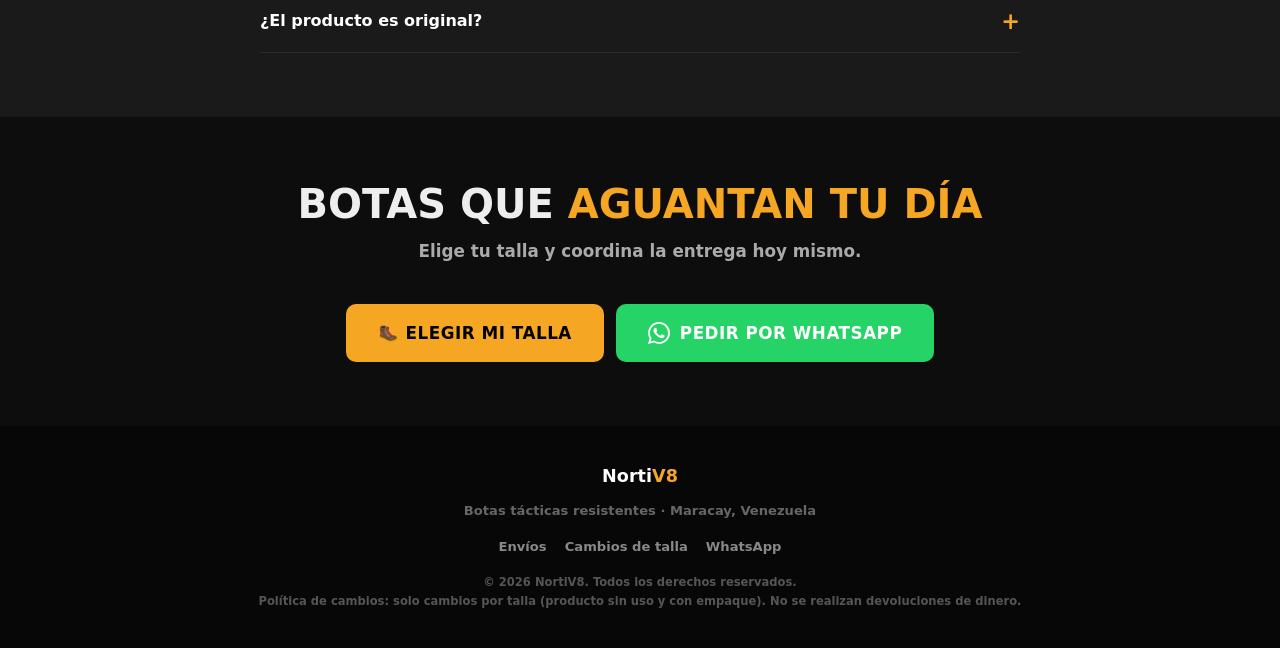
==== commit df5281f1: "Update index.html" ====
--- a/index.html
+++ b/index.html
@@ -234,7 +234,7 @@
         <!-- GALERÍA -->
         <div class="product-gallery">
           <div class="product-main">
-            <span class="img-badge">-48%</span>
+            <span class="img-badge">-50%</span>
             <img id="main-img" src="assets/img/producto-1.jpg" alt="Botas Tácticas NortiV8 — vista principal" onerror="this.style.visibility='hidden'">
           </div>
           <div class="product-thumbs" id="thumbs">
@@ -306,7 +306,7 @@
           <h3>🛵 Maracay <span class="badge-local">Local</span></h3>
           <ul>
             <li>Delivery a domicilio dentro de Maracay.</li>
-            <li><strong>Paga al recibir</strong> (efectivo, Pago Móvil o transferencia).</li>
+            <li><strong>Paga al recibir.</li>
             <li>Coordinamos día y hora por WhatsApp.</li>
             <li>Entrega usualmente en 24–48 h.</li>
           </ul>
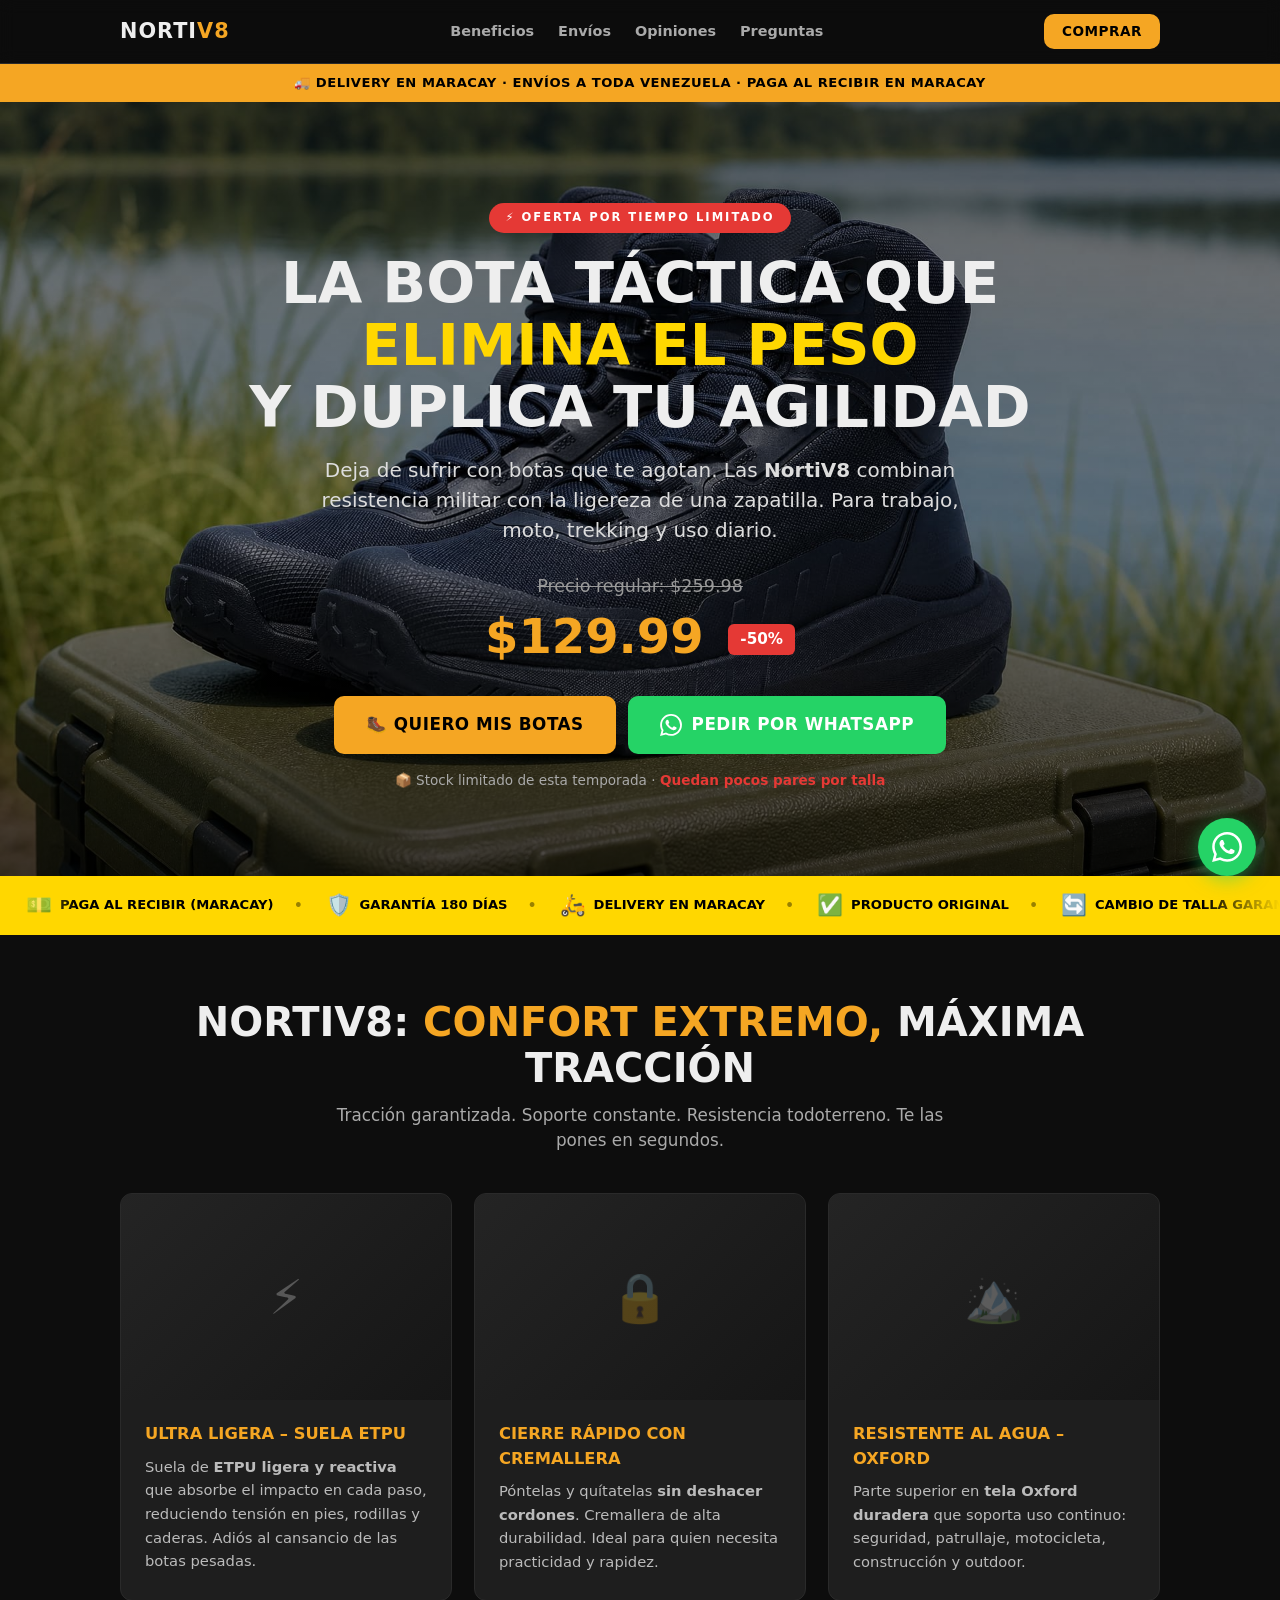
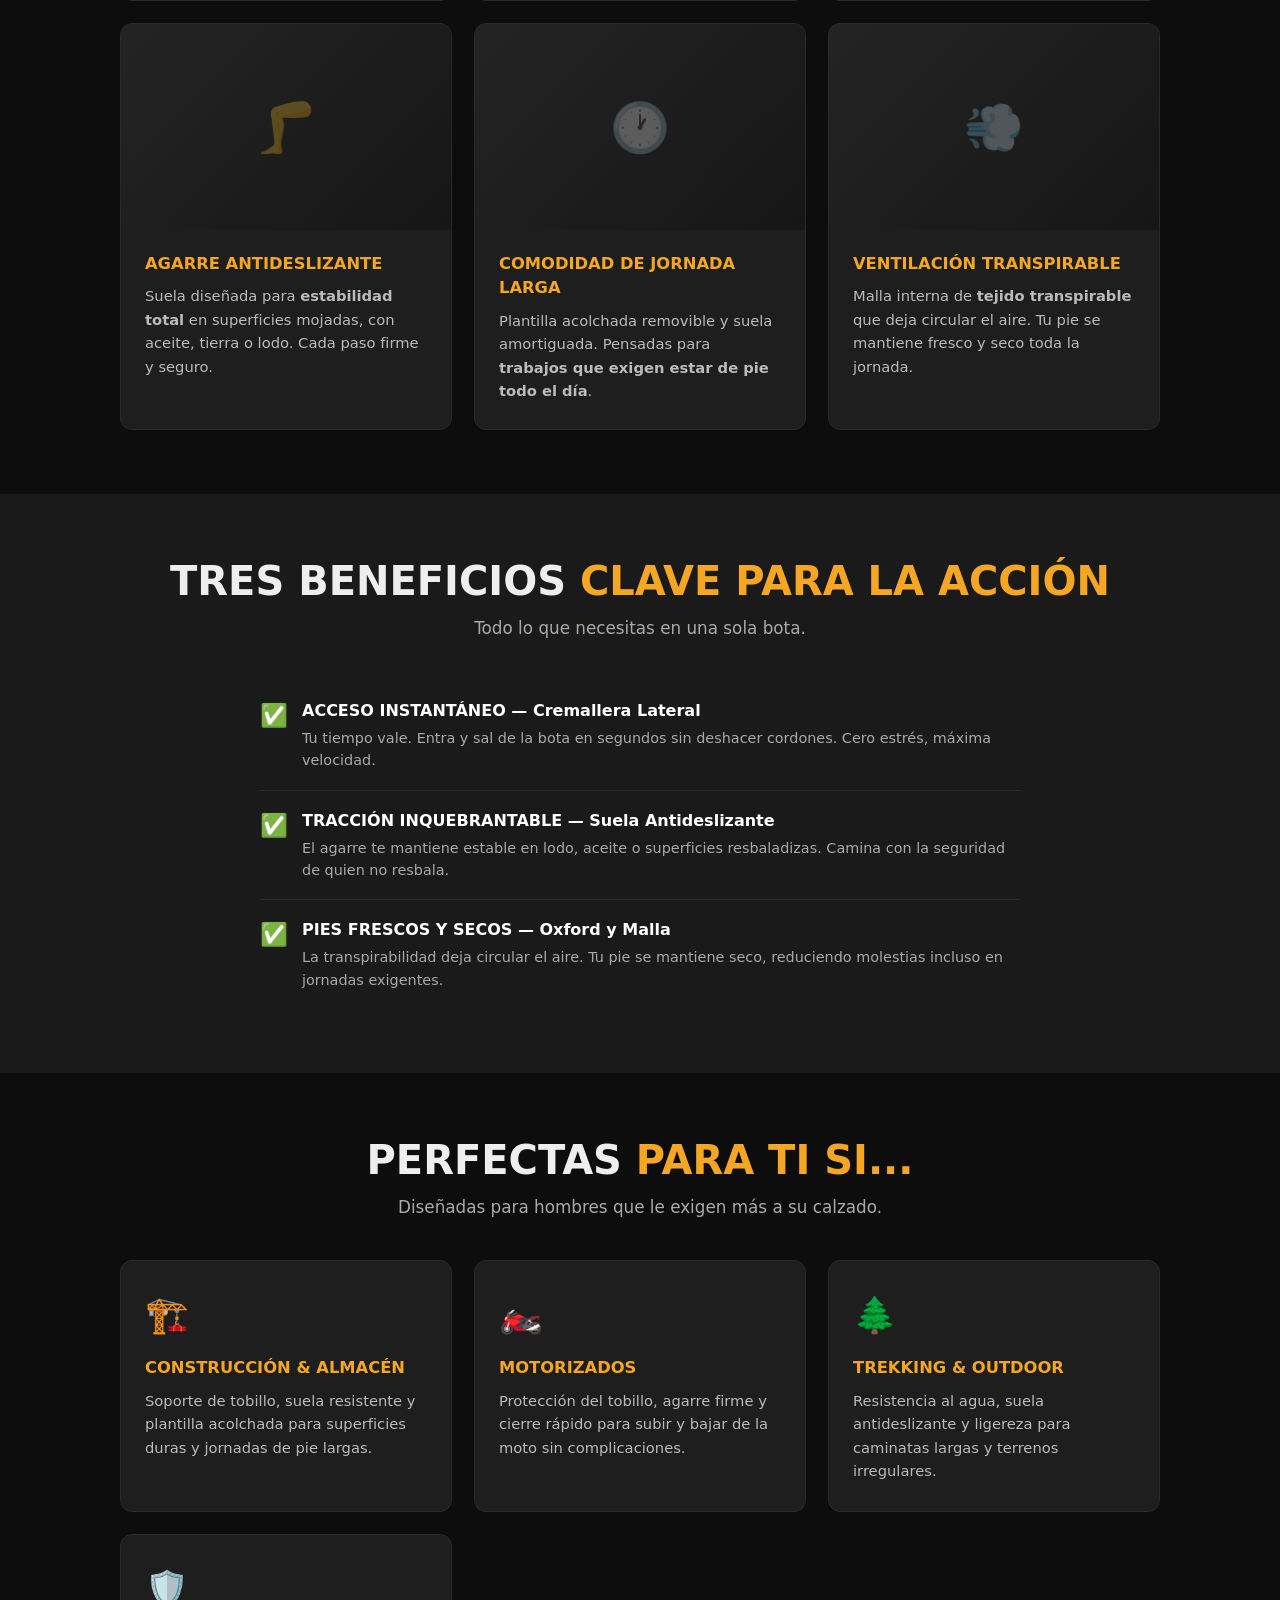
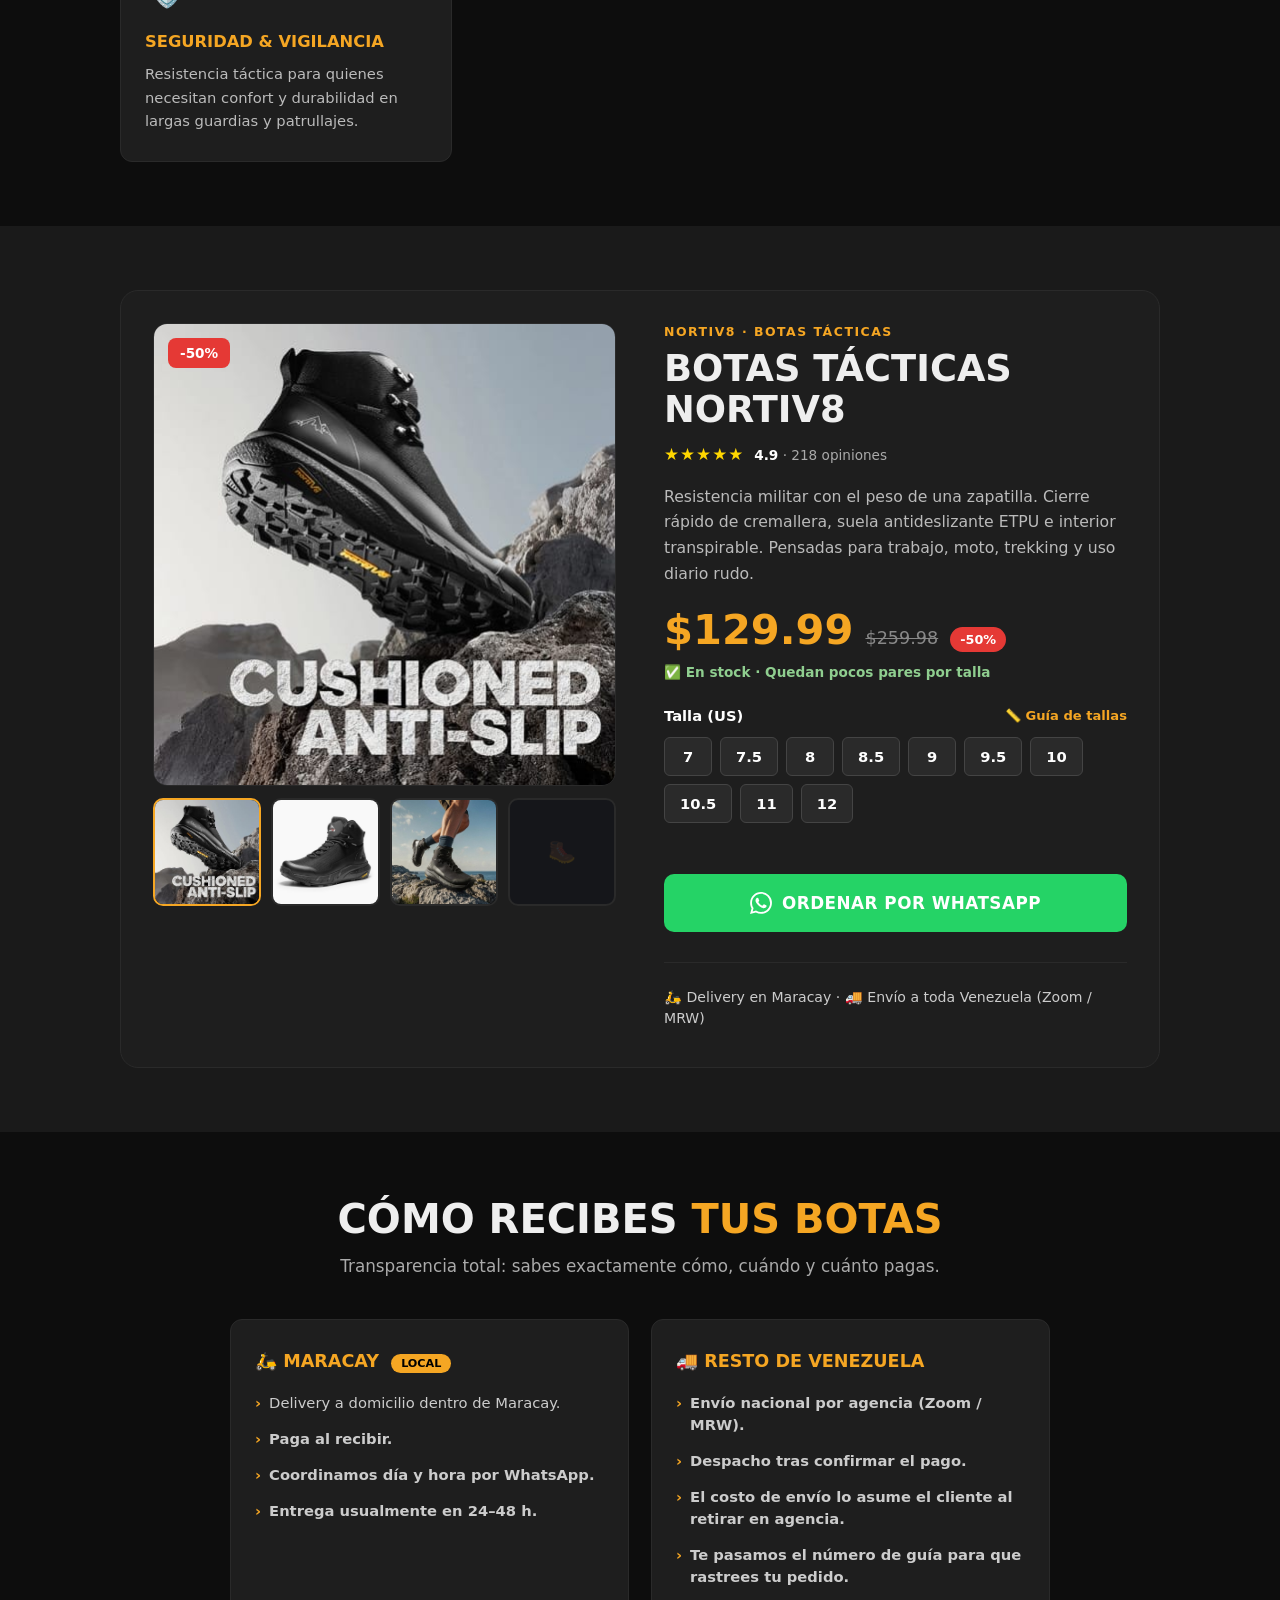
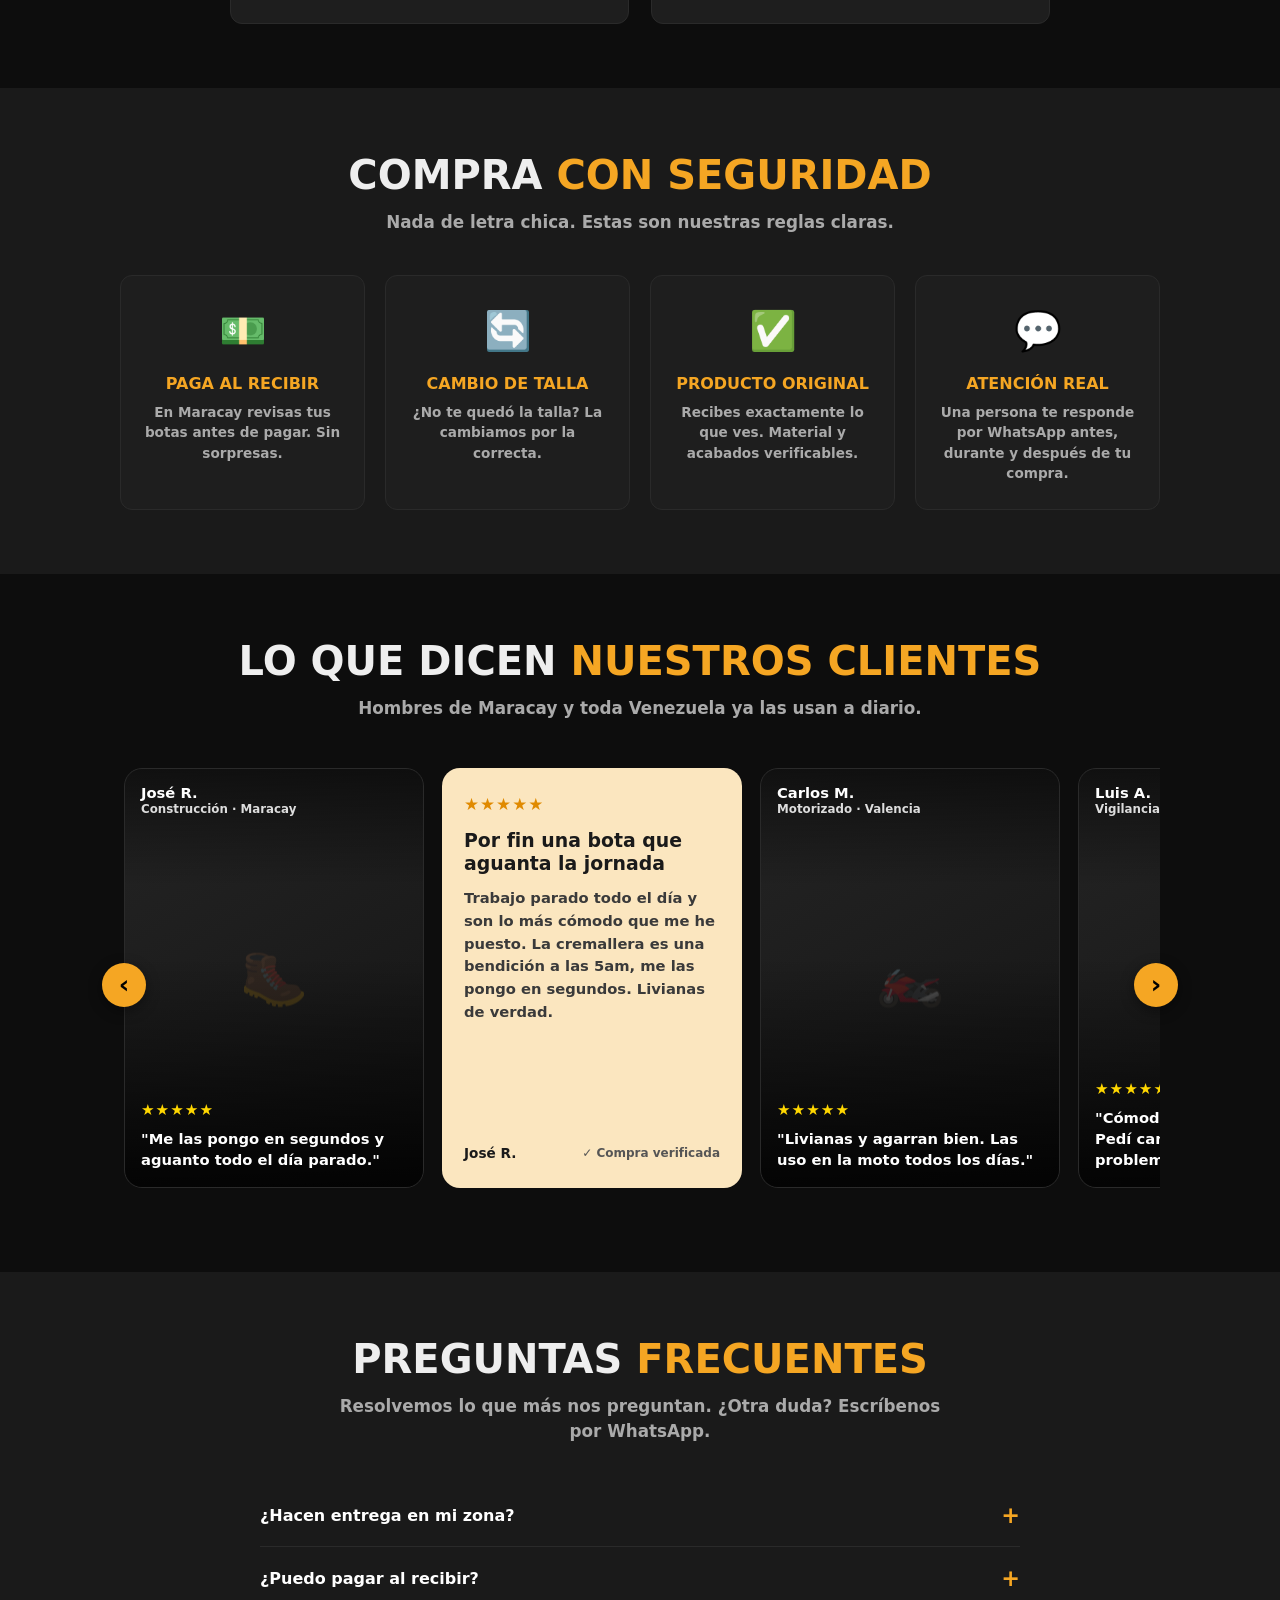
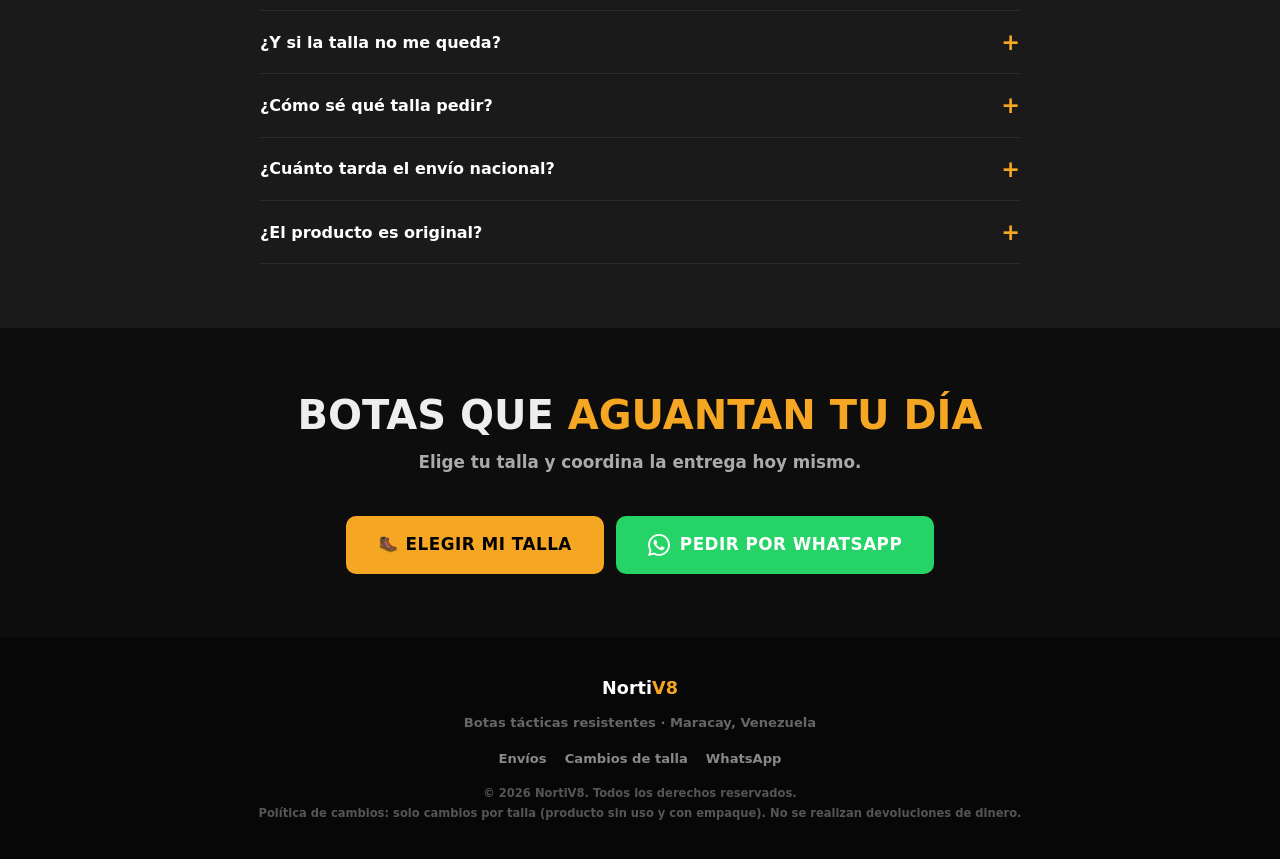
==== commit 73d3cadd: "Reviews: carrusel horizontal con tarjetas de imagen estática + reseñas de texto - Carrusel con scrol" ====
--- a/index.html
+++ b/index.html
@@ -354,31 +354,99 @@
     </div>
   </section>
 
-  <!-- ===== TESTIMONIOS ===== -->
+  <!-- ===== TESTIMONIOS (carrusel de imágenes) ===== -->
   <section class="section section-dark" id="opiniones">
     <div class="container">
       <h2 class="section-title">Lo Que Dicen <span>Nuestros Clientes</span></h2>
       <p class="section-sub">Hombres de Maracay y toda Venezuela ya las usan a diario.</p>
-      <div class="testimonios-grid">
-        <div class="testimonio-card">
+    </div>
+
+    <!--
+      REVIEWS: tarjetas con FOTO estática. Sube las fotos a assets/img/review-1.jpg ... review-3.jpg
+      (vertical, ~600x800) y los avatares a assets/img/avatar-1.jpg ... avatar-3.jpg (cuadrados).
+    -->
+    <div class="reviews-wrap">
+      <button class="rev-arrow rev-prev" aria-label="Anterior">‹</button>
+      <div class="reviews-carousel" id="reviews">
+
+        <!-- Foto review -->
+        <article class="review-card review-img" data-emoji="🥾">
+          <img class="review-photo" src="assets/img/review-1.jpg" alt="Cliente José R. con sus botas NortiV8" loading="lazy" onerror="this.style.display='none'">
+          <div class="review-overlay">
+            <div class="review-person">
+              <img class="review-avatar" src="assets/img/avatar-1.jpg" alt="" onerror="this.style.display='none'">
+              <div>
+                <div class="review-name">José R.</div>
+                <div class="review-role">Construcción · Maracay</div>
+              </div>
+            </div>
+            <div class="review-bottom">
+              <div class="stars">★★★★★</div>
+              <p class="review-quote">"Me las pongo en segundos y aguanto todo el día parado."</p>
+            </div>
+          </div>
+        </article>
+
+        <!-- Reseña de texto -->
+        <article class="review-card review-text">
           <div class="stars">★★★★★</div>
-          <p>"Trabajo en construcción y son lo más cómodo que me he puesto. La cremallera es una bendición a las 5am."</p>
-          <div class="testimonio-author">José R. <span class="verified-tag">✓ Compra verificada</span></div>
-          <div class="testimonio-meta">Maracay, Aragua</div>
-        </div>
-        <div class="testimonio-card">
+          <h3 class="review-title">Por fin una bota que aguanta la jornada</h3>
+          <p class="review-body">Trabajo parado todo el día y son lo más cómodo que me he puesto. La cremallera es una bendición a las 5am, me las pongo en segundos. Livianas de verdad.</p>
+          <div class="review-footer">
+            <span class="review-name">José R.</span>
+            <span class="verified">✓ Compra verificada</span>
+          </div>
+        </article>
+
+        <!-- Foto review -->
+        <article class="review-card review-img" data-emoji="🏍️">
+          <img class="review-photo" src="assets/img/review-2.jpg" alt="Cliente Carlos M. con sus botas NortiV8" loading="lazy" onerror="this.style.display='none'">
+          <div class="review-overlay">
+            <div class="review-person">
+              <img class="review-avatar" src="assets/img/avatar-2.jpg" alt="" onerror="this.style.display='none'">
+              <div>
+                <div class="review-name">Carlos M.</div>
+                <div class="review-role">Motorizado · Valencia</div>
+              </div>
+            </div>
+            <div class="review-bottom">
+              <div class="stars">★★★★★</div>
+              <p class="review-quote">"Livianas y agarran bien. Las uso en la moto todos los días."</p>
+            </div>
+          </div>
+        </article>
+
+        <!-- Foto review -->
+        <article class="review-card review-img" data-emoji="🛡️">
+          <img class="review-photo" src="assets/img/review-3.jpg" alt="Cliente Luis A. con sus botas NortiV8" loading="lazy" onerror="this.style.display='none'">
+          <div class="review-overlay">
+            <div class="review-person">
+              <img class="review-avatar" src="assets/img/avatar-3.jpg" alt="" onerror="this.style.display='none'">
+              <div>
+                <div class="review-name">Luis A.</div>
+                <div class="review-role">Vigilancia · Maracay</div>
+              </div>
+            </div>
+            <div class="review-bottom">
+              <div class="stars">★★★★★</div>
+              <p class="review-quote">"Cómodas en guardias largas. Pedí cambio de talla sin problema."</p>
+            </div>
+          </div>
+        </article>
+
+        <!-- Reseña de texto -->
+        <article class="review-card review-text">
           <div class="stars">★★★★★</div>
-          <p>"Las uso en la moto todos los días. Livianas y agarran bien. Llegaron rápido a Valencia por agencia."</p>
-          <div class="testimonio-author">Carlos M. <span class="verified-tag">✓ Compra verificada</span></div>
-          <div class="testimonio-meta">Valencia, Carabobo</div>
-        </div>
-        <div class="testimonio-card">
-          <div class="stars">★★★★★</div>
-          <p>"Pedí cambio de talla y sin problema me la cambiaron. Atención de primera por WhatsApp."</p>
-          <div class="testimonio-author">Luis A. <span class="verified-tag">✓ Compra verificada</span></div>
-          <div class="testimonio-meta">Maracay, Aragua</div>
-        </div>
-      </div>
+          <h3 class="review-title">Llegó rápido y el cambio de talla sin enredos</h3>
+          <p class="review-body">Pedí desde Valencia y llegó en pocos días por agencia. La primera talla me quedó justa y me la cambiaron sin problema por WhatsApp. Atención de primera, se siente seguro comprarles.</p>
+          <div class="review-footer">
+            <span class="review-name">Carlos M.</span>
+            <span class="verified">✓ Compra verificada</span>
+          </div>
+        </article>
+
+      </div>
+      <button class="rev-arrow rev-next" aria-label="Siguiente">›</button>
     </div>
   </section>
 
--- a/assets/css/styles.css
+++ b/assets/css/styles.css
@@ -457,23 +457,92 @@
 .product-assurances li { font-size: 0.88rem; color: #ccc; padding: 6px 0; }
 .product-assurances li strong { color: #fff; }
 
-/* ===== TESTIMONIOS ===== */
-.testimonios-grid {
-  display: grid;
-  grid-template-columns: repeat(auto-fit, minmax(280px, 1fr));
-  gap: 20px;
-}
-.testimonio-card {
-  background: var(--gris-card);
+/* ===== TESTIMONIOS (carrusel de imágenes) ===== */
+.stars { color: var(--amarillo); font-size: 1.05rem; letter-spacing: 1px; }
+
+.reviews-wrap {
+  position: relative;
+  max-width: var(--maxw);
+  margin: 0 auto;
+  padding: 0 20px;
+}
+.reviews-carousel {
+  display: flex;
+  gap: 18px;
+  overflow-x: auto;
+  scroll-snap-type: x mandatory;
+  scroll-behavior: smooth;
+  scroll-padding: 20px;
+  padding: 6px 4px 20px;
+  scrollbar-width: none;
+  -ms-overflow-style: none;
+}
+.reviews-carousel::-webkit-scrollbar { display: none; }
+
+.review-card {
+  flex: 0 0 300px;
+  scroll-snap-align: start;
+  border-radius: 18px;
+  overflow: hidden;
+  height: 420px;
+  position: relative;
   border: 1px solid var(--borde);
-  border-radius: 12px;
-  padding: 24px;
-}
-.stars { color: var(--amarillo); font-size: 1.05rem; margin-bottom: 12px; }
-.testimonio-card p { font-size: 0.92rem; color: #ccc; line-height: 1.6; margin-bottom: 14px; font-style: italic; }
-.testimonio-author { font-weight: 800; font-size: 0.85rem; color: var(--naranja); }
-.testimonio-meta { font-size: 0.78rem; color: #777; font-weight: 600; }
-.verified-tag { color: var(--verde-wa); font-size: 0.72rem; font-weight: 700; }
+}
+@media (max-width: 480px) { .review-card { flex-basis: 82%; height: 400px; } }
+
+/* --- Tarjeta con foto --- */
+.review-img { background: linear-gradient(150deg, #242424, #141414); }
+.review-img::before { /* placeholder si falta la foto */
+  content: attr(data-emoji);
+  position: absolute; inset: 0;
+  display: flex; align-items: center; justify-content: center;
+  font-size: 3.4rem; opacity: 0.22;
+}
+.review-photo { position: absolute; inset: 0; width: 100%; height: 100%; object-fit: cover; }
+.review-overlay {
+  position: absolute; inset: 0;
+  display: flex; flex-direction: column; justify-content: space-between;
+  padding: 16px;
+  background: linear-gradient(to bottom, rgba(0,0,0,0.55) 0%, rgba(0,0,0,0) 28%, rgba(0,0,0,0) 45%, rgba(0,0,0,0.85) 100%);
+}
+.review-person { display: flex; align-items: center; gap: 10px; }
+.review-avatar {
+  width: 44px; height: 44px; border-radius: 50%; object-fit: cover;
+  border: 2px solid rgba(255,255,255,0.85); background: #333; flex-shrink: 0;
+}
+.review-img .review-name { color: #fff; font-weight: 800; font-size: 0.92rem; line-height: 1.1; }
+.review-role { color: #ddd; font-size: 0.74rem; }
+.review-bottom .stars { font-size: 0.95rem; margin-bottom: 6px; display: block; }
+.review-quote { color: #fff; font-size: 0.92rem; line-height: 1.45; font-weight: 600; }
+
+/* --- Tarjeta de texto (estilo claro que resalta) --- */
+.review-text {
+  background: #fbe6bf;
+  display: flex; flex-direction: column;
+  padding: 24px 22px;
+  border: none;
+}
+.review-text .stars { color: #e08a00; margin-bottom: 12px; }
+.review-title { font-size: 1.18rem; font-weight: 800; color: #1a1a1a; line-height: 1.22; margin-bottom: 12px; }
+.review-body { font-size: 0.92rem; line-height: 1.55; color: #3a3a3a; flex: 1; overflow: hidden; }
+.review-footer { display: flex; justify-content: space-between; align-items: center; gap: 8px; margin-top: 14px; }
+.review-text .review-name { color: #1a1a1a; font-weight: 800; font-size: 0.85rem; }
+.verified { color: #555; font-weight: 700; font-size: 0.75rem; white-space: nowrap; }
+
+/* --- Flechas --- */
+.rev-arrow {
+  position: absolute; top: 50%; transform: translateY(-50%);
+  width: 44px; height: 44px; border-radius: 50%;
+  background: var(--naranja); color: #000; border: none;
+  font-size: 1.6rem; font-weight: 900; line-height: 1; cursor: pointer;
+  display: flex; align-items: center; justify-content: center;
+  z-index: 5; box-shadow: 0 4px 14px rgba(0,0,0,0.4);
+  transition: transform 0.15s, background 0.15s;
+}
+.rev-arrow:hover { background: var(--naranja-osc); transform: translateY(-50%) scale(1.08); }
+.rev-prev { left: 2px; }
+.rev-next { right: 2px; }
+@media (max-width: 600px) { .rev-arrow { display: none; } }
 
 /* ===== GUARANTEE / SEGURIDAD ===== */
 .guarantee-grid {
